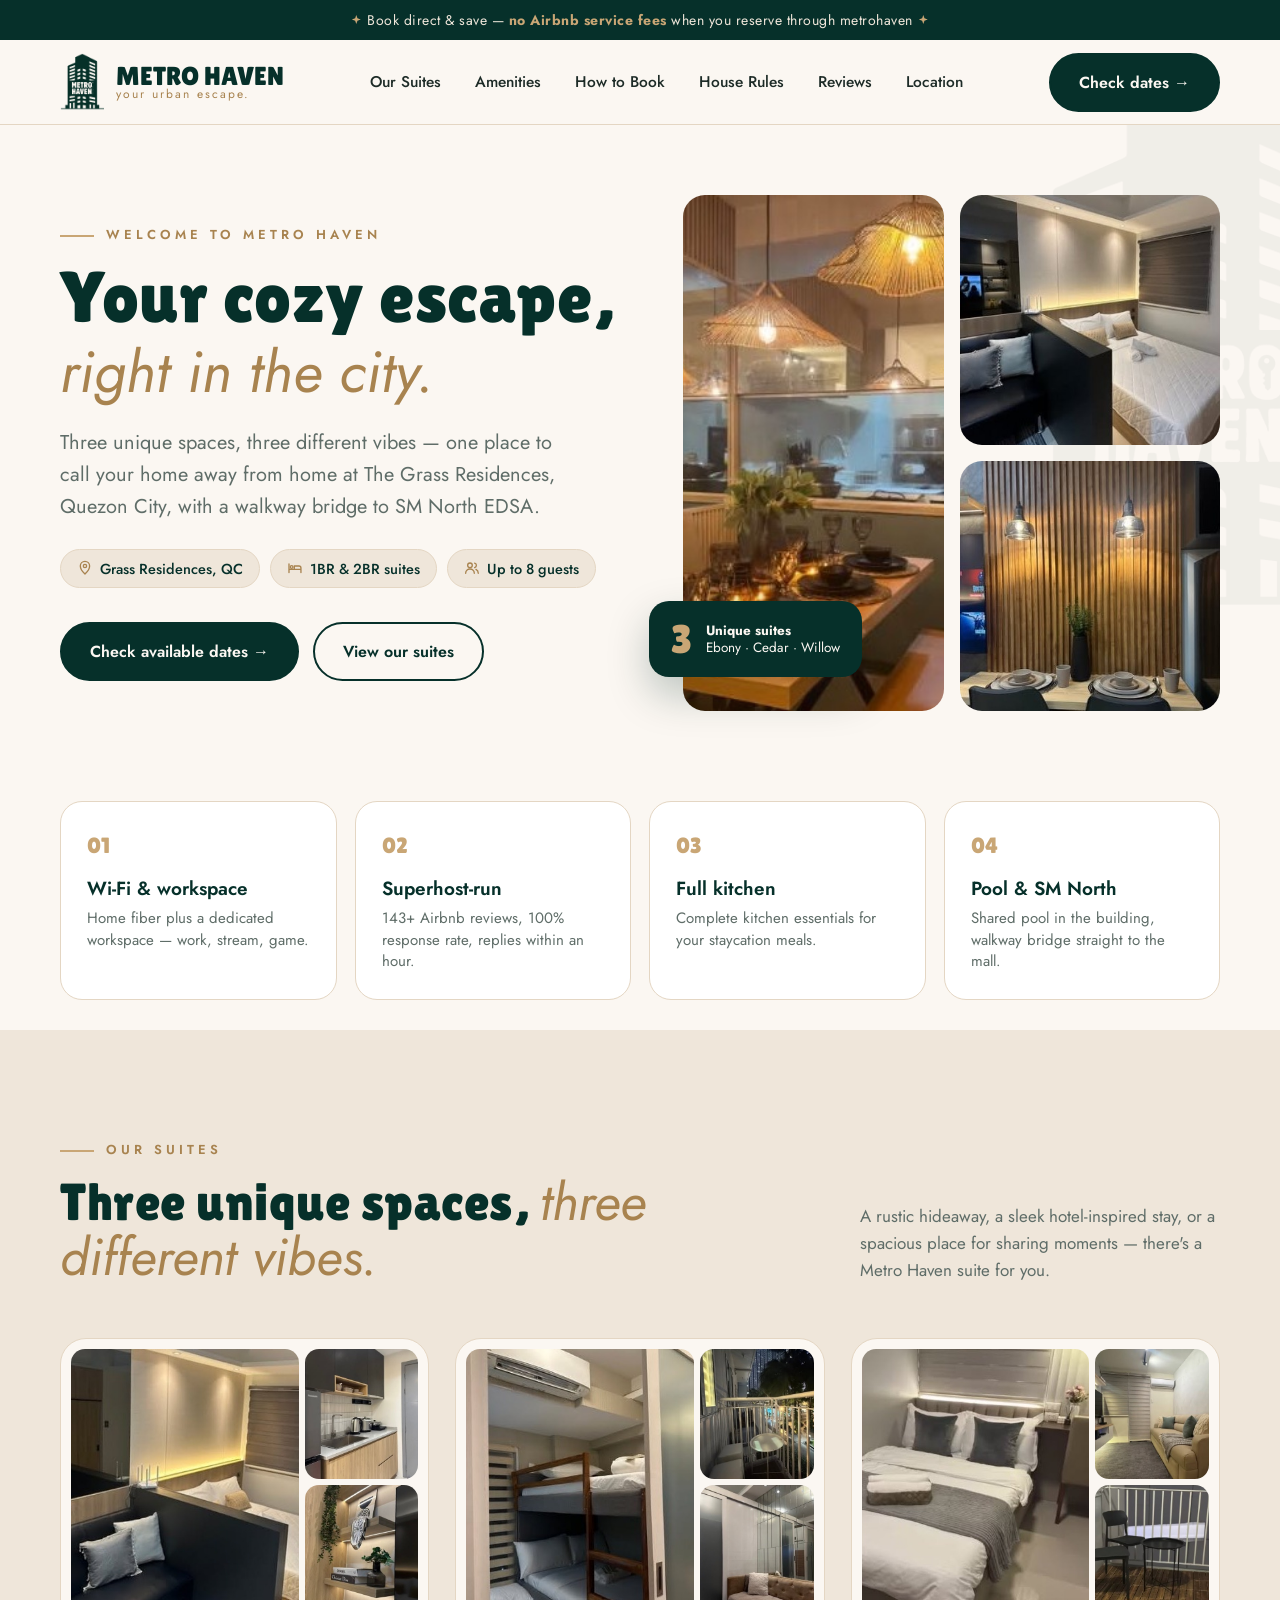
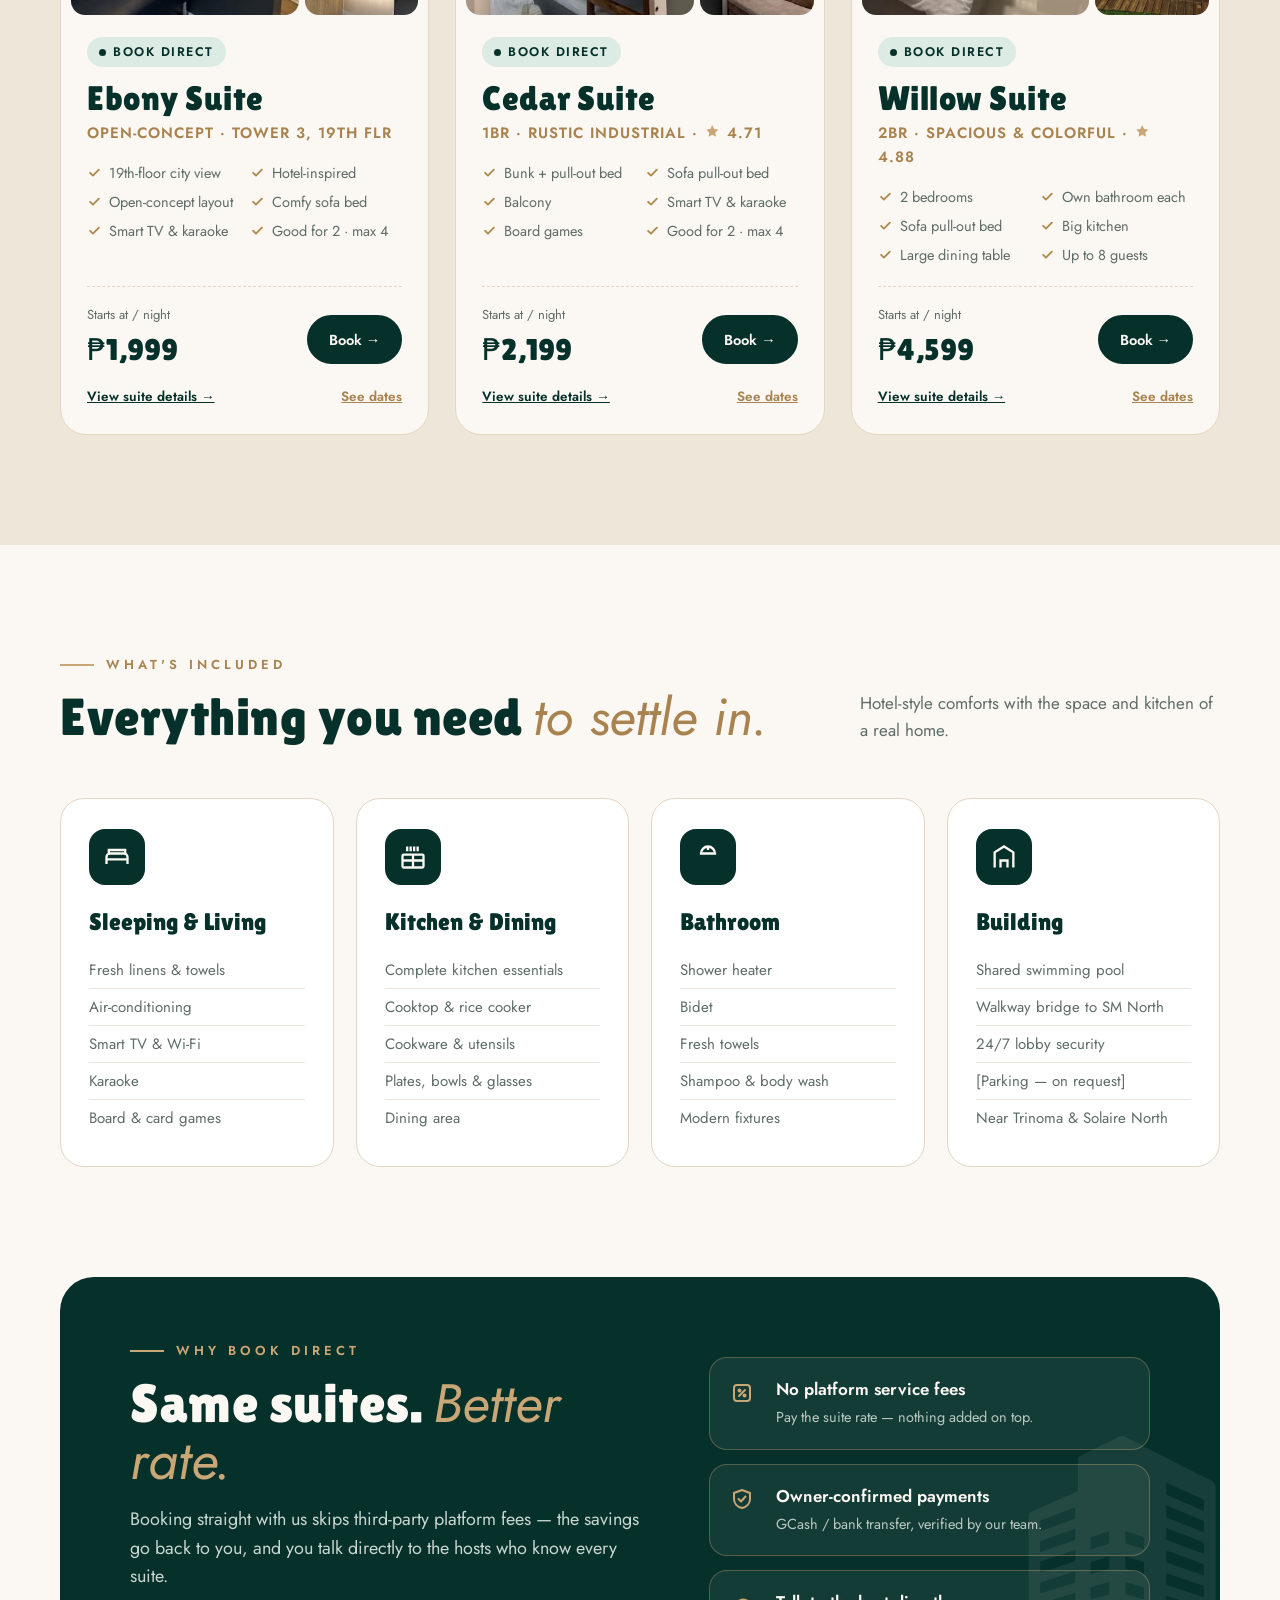
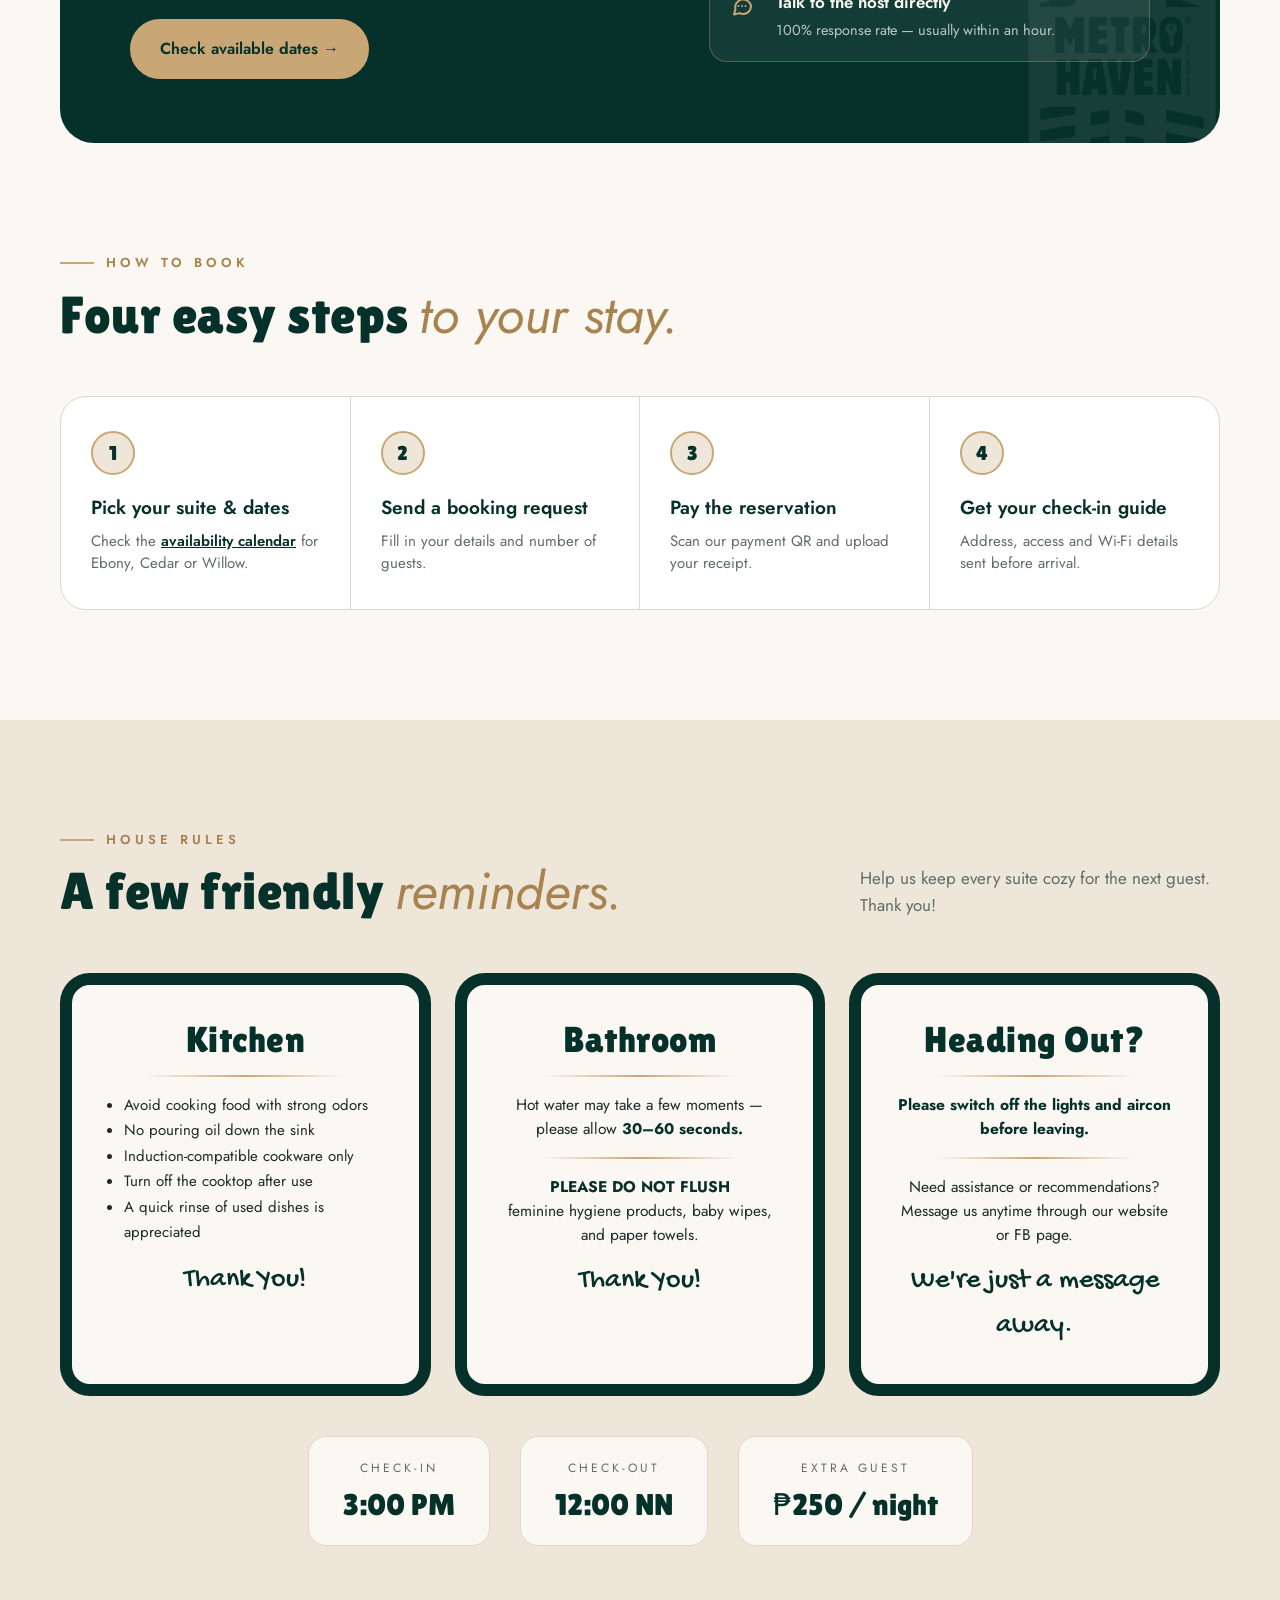
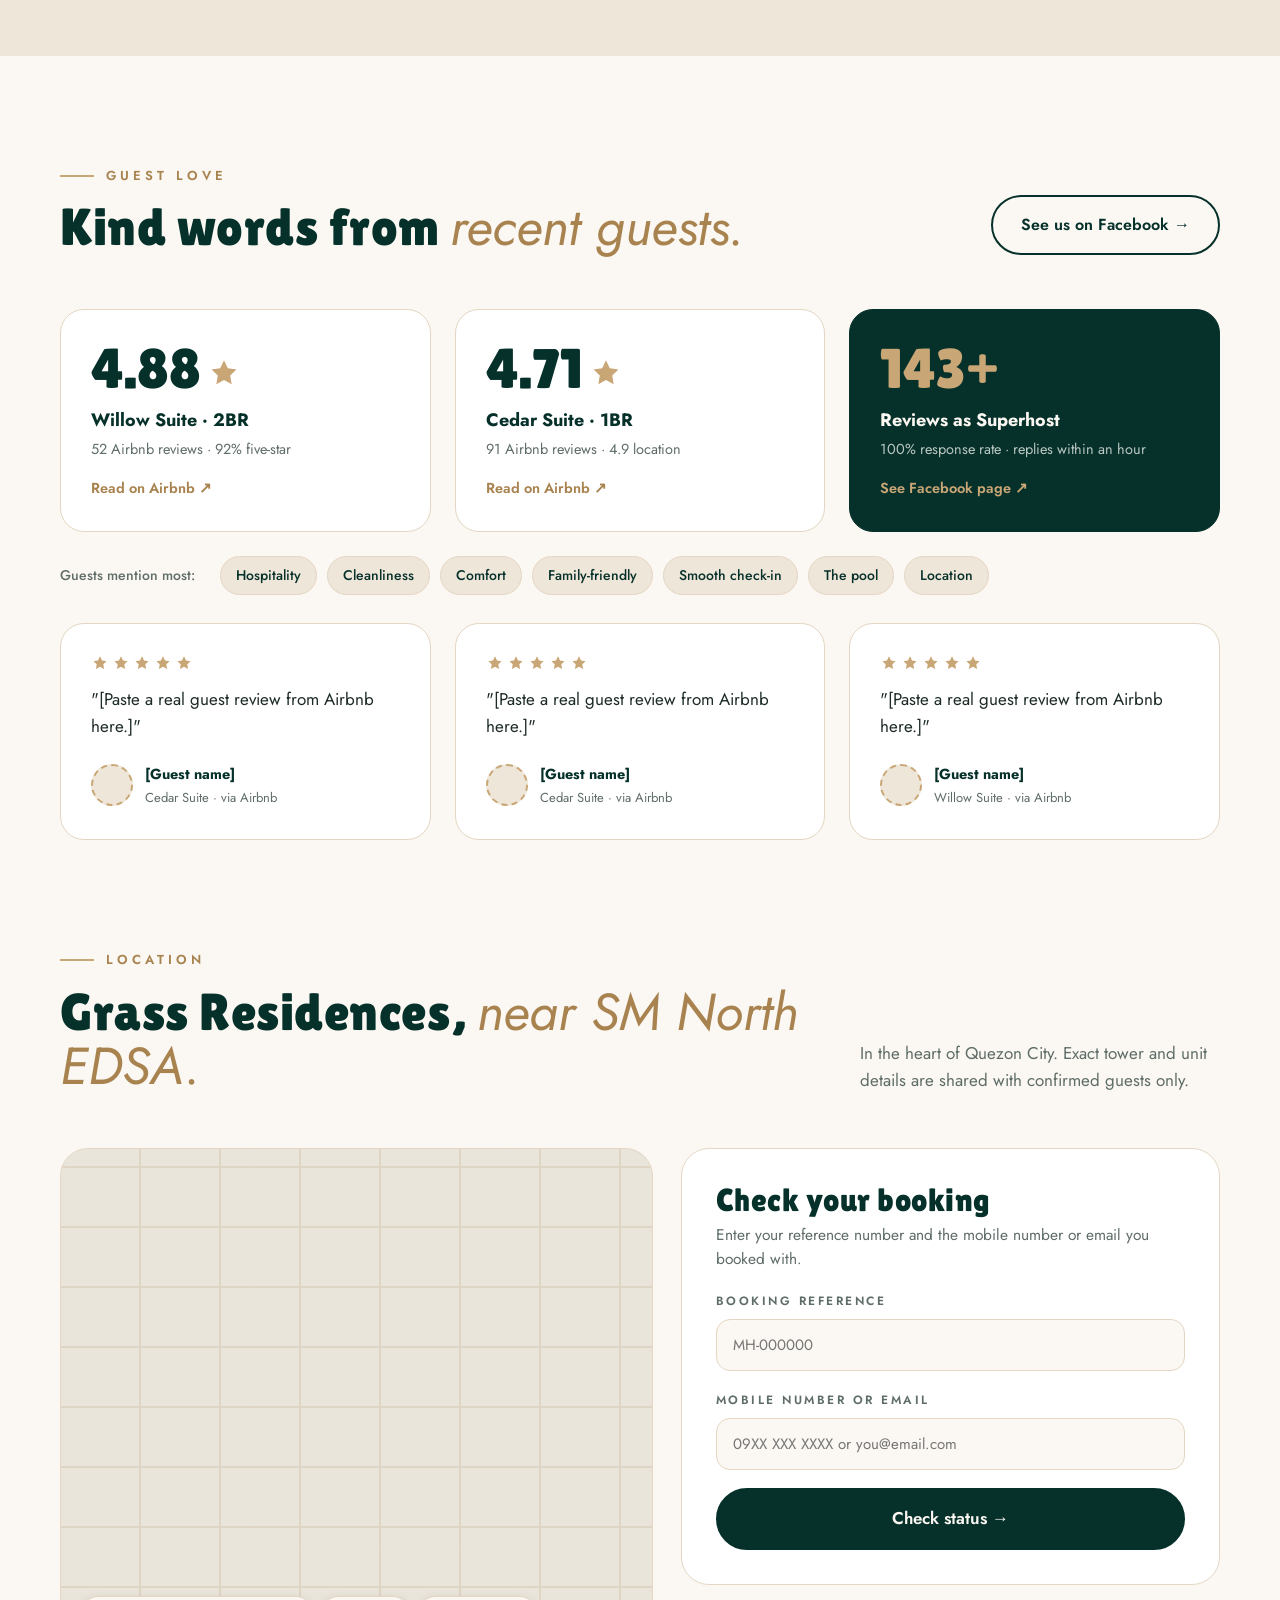
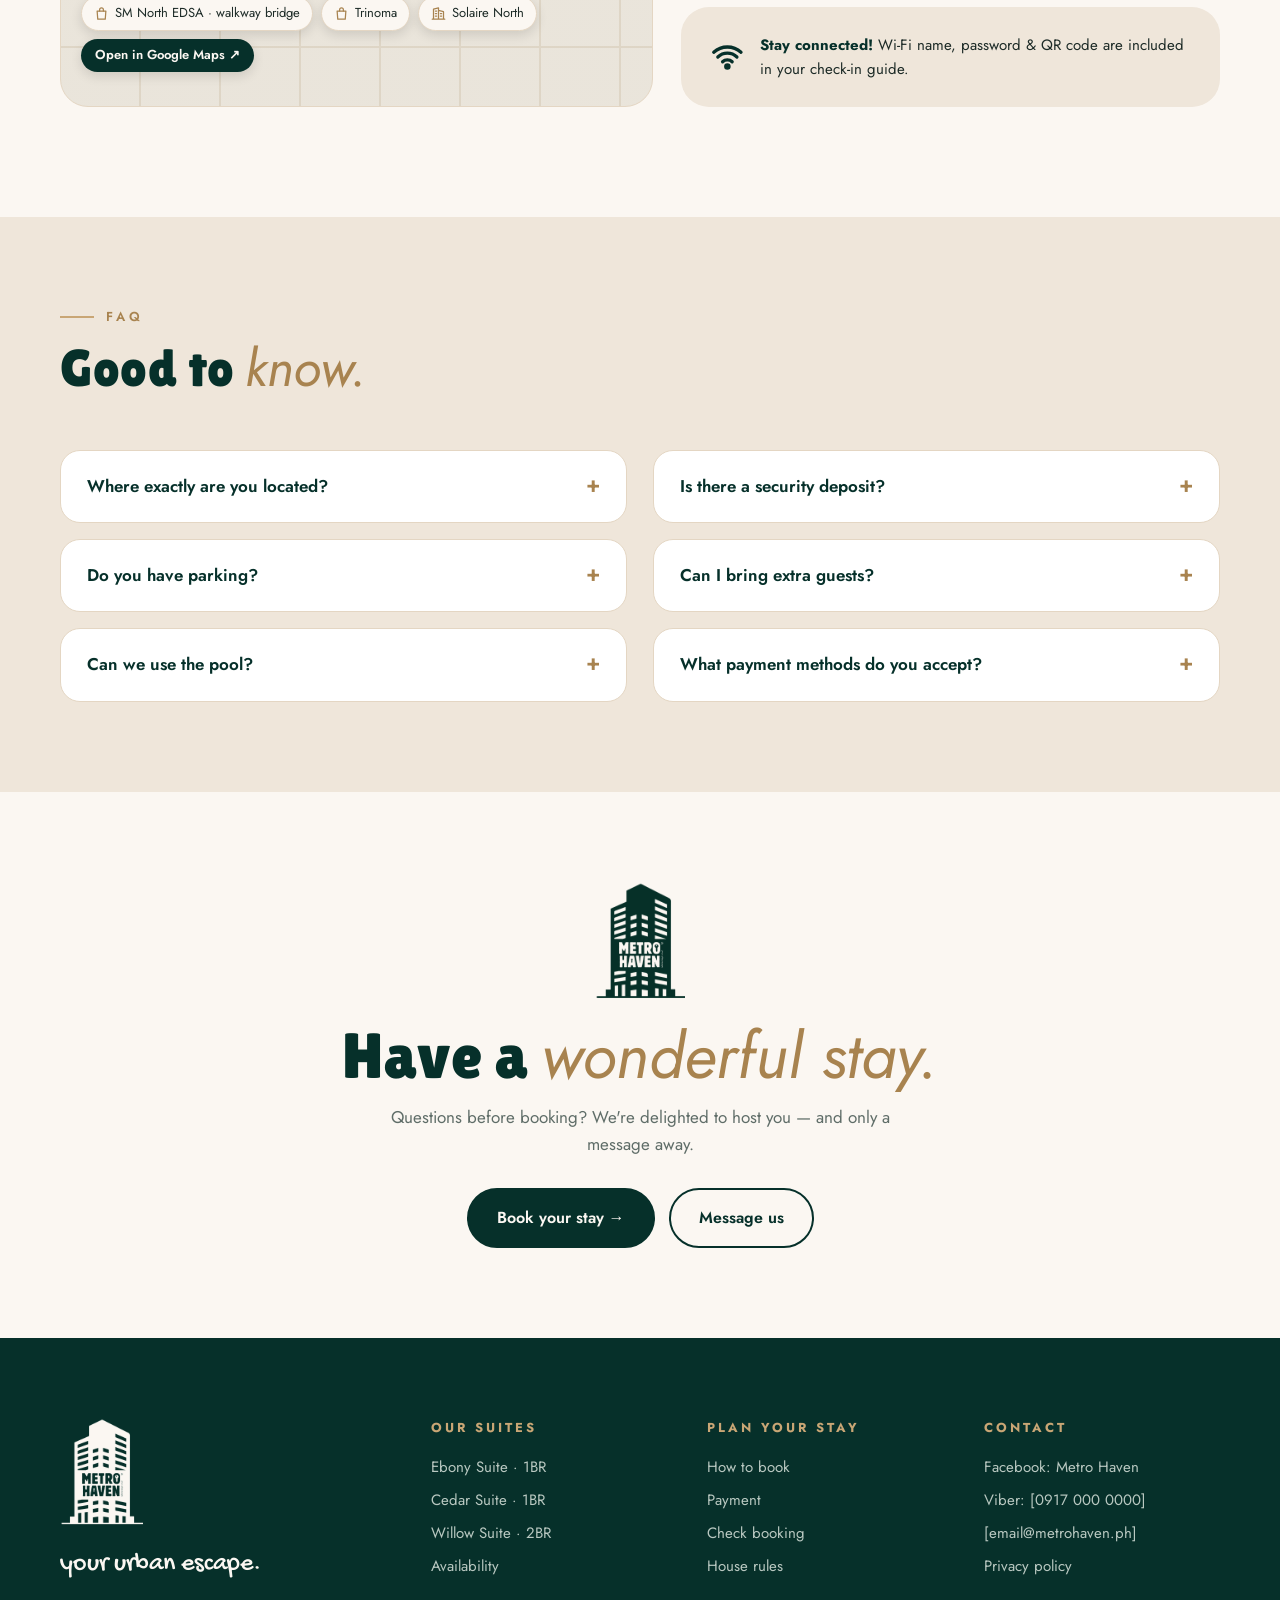
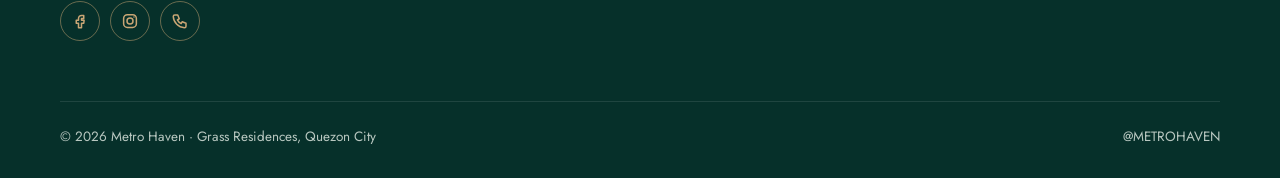
==== index.html @ 664760d5 "Switch backend to Supabase" ====
<!doctype html>
<html lang="en">
<head>
<meta charset="utf-8">
<meta name="viewport" content="width=device-width, initial-scale=1">
<title>Metro Haven — Your Urban Escape</title>
<meta name="description" content="Metro Haven: modern 1BR & 2BR suites at Grass Residences, Quezon City — walkway bridge to SM North EDSA. Book direct and skip platform fees.">
<link href="https://fonts.googleapis.com/css2?family=Lilita+One&family=Jost:ital,wght@0,300;0,400;0,500;0,600;0,700;1,400&family=Gochi+Hand&display=swap" rel="stylesheet">
<style>
:root{
  --green:#06302a; --green-2:#0d4238; --cream:#fbf7f2; --beige:#efe6da; --sand:#e4d6c3;
  --gold:#c9a675; --gold-dk:#a8834f; --ink:#1d2b27; --muted:#5f6d68;
}
*{box-sizing:border-box;margin:0;padding:0}
body{font-family:'Jost',sans-serif;color:var(--ink);background:var(--cream);font-size:17px;line-height:1.6}
img{display:block;max-width:100%}
.wrap{max-width:1240px;margin:0 auto;padding:0 40px}
h1,h2,h3,.display{font-family:'Lilita One',sans-serif;font-weight:400;color:var(--green);letter-spacing:.5px;line-height:1.05}
h2{font-size:52px}
h2 em,h1 em{font-family:'Jost';font-style:italic;font-weight:400;color:var(--gold-dk);letter-spacing:0}
.eyebrow{font-size:13px;letter-spacing:4px;text-transform:uppercase;color:var(--gold-dk);font-weight:600;margin-bottom:14px;display:flex;align-items:center;gap:12px}
.eyebrow:before{content:"";width:34px;height:2px;background:var(--gold)}
.rule{height:2px;width:120px;background:linear-gradient(90deg,transparent,var(--gold),transparent);margin:22px 0}
.btn{display:inline-flex;align-items:center;gap:10px;padding:15px 28px;border-radius:999px;font-weight:600;font-size:16px;text-decoration:none;border:2px solid var(--green)}
.btn-dark{background:var(--green);color:var(--cream)}
.btn-ghost{color:var(--green);background:transparent}
.btn-gold{background:var(--gold);border-color:var(--gold);color:var(--green)}
section{padding:110px 0}
.sec-head{display:flex;justify-content:space-between;align-items:flex-end;margin-bottom:54px;gap:40px}
.sec-head>div{flex:1}.sec-head p{max-width:360px;color:var(--muted)}

/* nav */
.topbar{background:var(--green);color:var(--beige);font-size:14px;text-align:center;padding:9px;letter-spacing:.5px}
.topbar b{color:var(--gold)}
nav{position:sticky;top:0;background:rgba(251,247,242,.96);border-bottom:1px solid var(--sand);z-index:5}
nav .wrap{display:flex;align-items:center;justify-content:space-between;height:84px}
.brand{display:flex;align-items:center;gap:12px;text-decoration:none}
.brand img{height:58px}
.brand span{font-family:'Lilita One';font-size:26px;color:var(--green);line-height:.9}
.brand small{display:block;font-family:'Jost';font-size:12px;letter-spacing:2px;color:var(--gold-dk);text-transform:lowercase}
nav ul{display:flex;gap:34px;list-style:none}
nav ul a{display:block;color:var(--ink);text-decoration:none;font-weight:500;font-size:15.5px}

/* hero */
.hero{padding:70px 0 90px;position:relative;overflow:hidden}
.hero .wrap{display:grid;grid-template-columns:1.05fr 1fr;gap:60px;align-items:center}
.hero h1{font-size:72px;white-space:nowrap;margin:6px 0 24px}
.hero h1 em{display:block;white-space:normal;font-size:58px;margin-top:6px}
.hero p.lead{font-size:20px;color:var(--muted);max-width:500px}
.hero .meta{margin:26px 0 34px;display:flex;gap:10px;flex-wrap:wrap}
.chip{background:var(--beige);border:1px solid var(--sand);padding:7px 16px;border-radius:999px;font-size:14.5px;font-weight:500;color:var(--green)}
.hero .ctas{display:flex;gap:14px}
.mosaic{display:grid;grid-template-columns:1fr 1fr;grid-template-rows:250px 250px;gap:16px;position:relative}
.mosaic img{width:100%;height:100%;object-fit:cover;border-radius:22px}
.mosaic .tall{grid-row:span 2}
.mosaic .badge{position:absolute;left:-34px;bottom:34px;background:var(--green);color:var(--cream);border-radius:20px;padding:18px 22px;display:flex;gap:14px;align-items:center;box-shadow:0 18px 40px rgba(6,48,42,.25)}
.badge .big{font-family:'Lilita One';font-size:40px;color:var(--gold);line-height:1}
.badge small{font-size:13.5px;line-height:1.3;display:block}
.ghost-tower{position:absolute;right:-120px;top:-60px;width:420px;opacity:.045;pointer-events:none}

/* features */
.features{padding:0 0 30px}
.feat-grid{display:grid;grid-template-columns:repeat(4,1fr);gap:18px}
.feat{background:#fff;border:1px solid var(--sand);border-radius:22px;padding:26px}
.feat .n{font-family:'Lilita One';color:var(--gold);font-size:22px}
.feat h4{font-size:19px;color:var(--green);margin:10px 0 4px;font-weight:600}
.feat p{font-size:15px;color:var(--muted);line-height:1.45}

/* suites */
.suites{background:var(--beige)}
.suite-grid{display:grid;grid-template-columns:repeat(3,1fr);gap:26px}
.suite{background:var(--cream);border-radius:26px;overflow:hidden;border:1px solid var(--sand);display:flex;flex-direction:column}
.suite .photos{display:grid;grid-template-columns:2fr 1fr;grid-template-rows:130px 130px;gap:6px;padding:10px}
.suite .photos img{width:100%;height:100%;object-fit:cover;border-radius:14px}
.suite .photos .main{grid-row:span 2}
.suite .body{padding:12px 26px 26px;display:flex;flex-direction:column;flex:1}
.tag{align-self:flex-start;font-size:12.5px;font-weight:600;letter-spacing:1.5px;text-transform:uppercase;padding:5px 12px;border-radius:999px;background:#dcebe3;color:var(--green)}
.tag.req{background:#f3e6cf;color:#7a5a24}
.suite h3{font-size:34px;margin:14px 0 4px}
.suite .type{color:var(--gold-dk);font-weight:600;font-size:15px;letter-spacing:1px}
.suite ul{list-style:none;margin:16px 0 20px;display:grid;grid-template-columns:1fr 1fr;gap:6px 10px;font-size:14.5px;color:var(--muted)}
.suite ul li{display:flex;align-items:center;gap:7px}
.suite ul li:before{content:"";flex:none;width:15px;height:15px;background:url("data:image/svg+xml,%3Csvg xmlns='http://www.w3.org/2000/svg' viewBox='0 0 24 24' fill='none' stroke='%23b08a4e' stroke-width='3' stroke-linecap='round' stroke-linejoin='round'%3E%3Cpath d='M5 12.5l4.5 4.5L19 7.5'/%3E%3C/svg%3E") center/contain no-repeat}
.price{border-top:1px dashed var(--sand);padding-top:18px;margin-top:auto;display:flex;justify-content:space-between;align-items:center}
.price small{font-size:13px;color:var(--muted);display:block}
.price b{font-family:'Lilita One';font-weight:400;font-size:30px;color:var(--green)}
.price .btn{padding:11px 20px;font-size:14.5px}
.next{font-size:13.5px;color:var(--muted);margin-top:12px}
.next b{color:var(--green)}

/* amenities */
.amen-grid{display:grid;grid-template-columns:repeat(4,1fr);gap:22px}
.amen{padding:30px 28px;border-radius:24px;background:#fff;border:1px solid var(--sand)}
.amen .ic{width:56px;height:56px;border-radius:16px;background:var(--green);display:grid;place-items:center;margin-bottom:18px}
.amen h4{font-family:'Lilita One';font-weight:400;font-size:24px;color:var(--green);margin-bottom:10px}
.amen ul{list-style:none;font-size:15px;color:var(--muted)}
.amen li{padding:6px 0;border-bottom:1px solid var(--beige)}
.amen li:last-child{border:0}

/* direct booking band */
.direct{background:var(--green);color:var(--beige);border-radius:34px;padding:64px 70px;display:grid;grid-template-columns:1.2fr 1fr;gap:50px;align-items:center;position:relative;overflow:hidden}
.direct h2{color:var(--cream);font-size:54px}
.direct h2 em{color:var(--gold)}
.direct p{color:#c9d6d0;margin-top:16px;font-size:18px}
.perks{display:grid;gap:14px}
.perk{display:flex;gap:16px;align-items:flex-start;background:rgba(255,255,255,.06);border:1px solid rgba(201,166,117,.35);padding:18px 20px;border-radius:18px}
.perk .k{font-family:'Lilita One';color:var(--gold);font-size:22px;min-width:30px}
.perk b{color:var(--cream);display:block;font-weight:600}
.perk span{font-size:14.5px;color:#b9c8c1}
.direct .tw{position:absolute;right:-40px;bottom:-60px;width:280px;opacity:.07}

/* how to book */
.steps{display:grid;grid-template-columns:repeat(4,1fr);gap:0;border:1px solid var(--sand);border-radius:26px;overflow:hidden;background:#fff}
.step{padding:34px 30px;border-right:1px solid var(--sand)}
.step:last-child{border:0}
.step .num{width:44px;height:44px;border-radius:50%;background:var(--beige);color:var(--green);font-family:'Lilita One';font-size:20px;display:grid;place-items:center;margin-bottom:18px;border:2px solid var(--gold)}
.step h4{font-size:19px;color:var(--green);font-weight:600;margin-bottom:6px}
.step p{font-size:15px;color:var(--muted);line-height:1.5}

/* house rules */
.rules{background:var(--beige)}
.rule-grid{display:grid;grid-template-columns:repeat(3,1fr);gap:24px}
.rcard{background:var(--cream);border:12px solid var(--green);border-radius:30px;padding:36px 32px;text-align:center}
.rcard h3{font-size:36px}
.rcard .ln{height:2px;width:70%;margin:16px auto;background:linear-gradient(90deg,transparent,var(--gold),transparent)}
.rcard p{font-size:15.5px;color:var(--ink);line-height:1.55}
.rcard p b{color:var(--green)}
.rcard .ty{font-family:'Gochi Hand';font-size:28px;color:var(--green);margin-top:12px}
.rcard ul{text-align:left;font-size:15px;padding-left:20px;line-height:1.7}
.times{display:flex;justify-content:center;gap:30px;margin-top:40px}
.time{background:var(--cream);border:1px solid var(--sand);border-radius:18px;padding:16px 34px;text-align:center}
.time small{letter-spacing:3px;font-size:12px;text-transform:uppercase;color:var(--muted)}
.time b{display:block;font-family:'Lilita One';font-weight:400;font-size:30px;color:var(--green)}

/* reviews */
.rev-grid{display:grid;grid-template-columns:repeat(3,1fr);gap:24px}
.rev{background:#fff;border:1px solid var(--sand);border-radius:24px;padding:30px}
.stars{color:var(--gold);letter-spacing:3px;font-size:18px}
.rev .q{font-size:17px;margin:14px 0 22px;color:var(--ink)}
.rev .who{display:flex;align-items:center;gap:12px;font-size:14.5px}
.av{width:42px;height:42px;border-radius:50%;background:var(--beige);border:2px dashed var(--gold)}
.rev .who b{display:block;color:var(--green)}
.rev .who span{color:var(--muted);font-size:13px}
.placeholder-note{font-size:13px;color:var(--gold-dk);font-style:italic;margin-top:18px;text-align:center}

/* location + check booking */
.loc{display:grid;grid-template-columns:1.1fr 1fr;gap:28px}
.map{border-radius:28px;min-height:420px;background:
  linear-gradient(0deg,rgba(6,48,42,.04),rgba(6,48,42,.04)),
  repeating-linear-gradient(0deg,transparent 0 58px,#e7dccc 58px 60px),
  repeating-linear-gradient(90deg,transparent 0 78px,#e7dccc 78px 80px),#f3ece2;
  position:relative;border:1px solid var(--sand);overflow:hidden}
.map .road{position:absolute;background:#fff;border:1px solid #e3d7c5}
.pin{position:absolute;left:52%;top:48%;transform:translate(-50%,-100%);text-align:center}
.pin .dot{width:64px;height:64px;background:var(--green);border-radius:50% 50% 50% 0;transform:rotate(-45deg);display:grid;place-items:center;margin:0 auto;box-shadow:0 10px 24px rgba(6,48,42,.3)}
.pin .dot img{transform:rotate(45deg);width:30px}
.pin .lbl{margin-top:10px;background:var(--cream);padding:8px 14px;border-radius:12px;font-weight:600;color:var(--green);font-size:14px;box-shadow:0 6px 16px rgba(0,0,0,.08)}
.map .gmap{position:absolute;inset:0;width:100%;height:100%;border:0}
.near{z-index:1;pointer-events:none}.near>*{pointer-events:auto;box-shadow:0 4px 12px rgba(0,0,0,.12)}
[id]{scroll-margin-top:120px}
.near{position:absolute;bottom:34px;left:20px;right:20px;display:flex;gap:8px;flex-wrap:wrap}
.near span{background:var(--cream);padding:6px 12px;border-radius:999px;font-size:13px;border:1px solid var(--sand)}
.side{display:grid;gap:22px}
.box{background:#fff;border:1px solid var(--sand);border-radius:28px;padding:34px}
.box h3{font-size:32px;margin-bottom:6px}
.box p{color:var(--muted);font-size:15.5px}
.field{margin-top:14px}
.field label{font-size:12px;letter-spacing:2.5px;text-transform:uppercase;color:var(--muted);font-weight:600}
.field div{margin-top:6px;background:var(--cream);border:1px solid var(--sand);border-radius:14px;padding:13px 16px;color:#a29a8e;font-size:15px}
.box .btn{margin-top:18px;width:100%;justify-content:center}
.wifi{display:flex;gap:16px;align-items:center;background:var(--beige);border-radius:28px;padding:26px 30px}
.wifi p{font-size:15px;color:var(--ink)}
.wifi b{color:var(--green)}

/* faq */
.faq-grid{display:grid;grid-template-columns:1fr 1fr;gap:16px 26px}
.faq{background:#fff;border:1px solid var(--sand);border-radius:20px;padding:22px 26px;display:flex;justify-content:space-between;gap:20px;font-weight:600;color:var(--green)}
.faq span.p{color:var(--gold-dk);font-size:22px;line-height:1}

/* cta + footer */
.cta{text-align:center;padding:90px 0}
.cta h2{font-size:64px}
.cta p{color:var(--muted);margin:14px auto 30px;max-width:520px}
footer{background:var(--green);color:#b9c8c1;padding:80px 0 30px;font-size:15px}
.fgrid{display:grid;grid-template-columns:1.4fr 1fr 1fr 1fr;gap:40px}
footer img{height:110px;margin-bottom:16px}
footer h5{color:var(--gold);font-size:13px;letter-spacing:3px;text-transform:uppercase;margin-bottom:16px}
footer ul{list-style:none;display:grid;gap:9px}
footer .tagline{font-family:'Gochi Hand';font-size:26px;color:var(--cream)}
.social{display:flex;gap:10px;margin-top:16px}
.social span{width:40px;height:40px;border-radius:50%;border:1px solid rgba(201,166,117,.5);display:grid;place-items:center;color:var(--gold);font-weight:700;font-size:14px}
.fbot{border-top:1px solid rgba(255,255,255,.1);margin-top:60px;padding-top:24px;display:flex;justify-content:space-between;font-size:13.5px}

@media (max-width:760px){
  body{font-size:16px}
  .wrap{padding:0 18px}
  section{padding:64px 0}
  h2{font-size:36px}
  .topbar{font-size:12px}
  nav ul{display:none}
  nav .wrap{height:68px}
  .brand img{height:44px}.brand span{font-size:20px}
  nav .btn{padding:10px 16px;font-size:14px}
  .hero{padding:36px 0 50px}
  .hero .wrap{grid-template-columns:1fr;gap:36px}
  .hero h1{font-size:44px;white-space:normal}
  .hero h1 em{font-size:36px}
  .hero p.lead{font-size:17px}
  .hero .ctas{flex-direction:column}
  .hero .ctas .btn{justify-content:center}
  .mosaic{grid-template-rows:170px 170px;gap:10px}
  .mosaic .badge{left:12px;bottom:12px;padding:12px 16px}
  .ghost-tower{display:none}
  .feat-grid,.suite-grid,.amen-grid,.rule-grid,.rev-grid,.faq-grid,.loc,.fgrid{grid-template-columns:1fr}
  .feat-grid{grid-template-columns:1fr 1fr;gap:12px}
  .feat{padding:18px}.feat h4{font-size:16px}.feat p{font-size:13.5px}
  .sec-head{flex-direction:column;align-items:flex-start;gap:14px;margin-bottom:32px}
  .amen-grid{grid-template-columns:1fr 1fr;gap:12px}
  .amen{padding:20px}.amen h4{font-size:19px}.amen ul{font-size:13.5px}
  .direct{grid-template-columns:1fr;padding:40px 24px;border-radius:26px;gap:28px}
  .direct h2{font-size:38px}
  .steps{grid-template-columns:1fr 1fr}
  .step{padding:22px 18px;border-bottom:1px solid var(--sand)}
  .times{flex-wrap:wrap;gap:12px}.time{padding:12px 20px}.time b{font-size:22px}
  .map{min-height:320px}
  .cta h2{font-size:40px}
  .fgrid{grid-template-columns:1fr 1fr;gap:30px}.fgrid>div:first-child{grid-column:span 2}
  .fbot{flex-direction:column;gap:8px}
}

a{color:inherit}
footer a{text-decoration:none}
.social a,.social span{width:40px;height:40px;border-radius:50%;border:1px solid rgba(201,166,117,.5);display:grid;place-items:center;color:var(--gold);font-weight:700;font-size:14px;text-decoration:none}
html{scroll-behavior:smooth}
.score-row{display:grid;grid-template-columns:repeat(3,1fr);gap:24px}
.score{background:#fff;border:1px solid var(--sand);border-radius:24px;padding:30px}
.score .big{font-family:'Lilita One';font-size:56px;color:var(--green);line-height:1}
.score .big span{color:var(--gold);font-size:36px;margin-left:6px}
.score b{display:block;margin-top:10px;color:var(--green);font-size:18px}
.score small{display:block;color:var(--muted);font-size:14.5px;margin:2px 0 14px}
.score a{color:var(--gold-dk);font-weight:600;font-size:14.5px;text-decoration:none}
.score.dark{background:var(--green);border-color:var(--green)}
.score.dark .big{color:var(--gold)}.score.dark b{color:var(--cream)}.score.dark small{color:#b9c8c1}.score.dark a{color:var(--gold)}
.themes{display:flex;flex-wrap:wrap;gap:10px;align-items:center;margin-top:24px}
.themes span{background:var(--beige);border:1px solid var(--sand);padding:7px 15px;border-radius:999px;font-size:14px;color:var(--green);font-weight:500}
.themes .lbl{background:none;border:0;padding-left:0;color:var(--muted)}
.mapbtn{background:var(--green);color:var(--cream);padding:6px 14px;border-radius:999px;font-size:13px;text-decoration:none;font-weight:600}
details.faq{display:block;padding:0}
details.faq summary{list-style:none;cursor:pointer;padding:22px 26px;display:flex;justify-content:space-between;gap:20px}
details.faq summary::-webkit-details-marker{display:none}
details.faq p{padding:0 26px 22px;color:var(--muted);font-weight:400;font-size:15.5px}
details.faq[open] .p{transform:rotate(45deg)}
.faq-grid{align-items:start}
.menu-btn{display:none;background:none;border:0;cursor:pointer;padding:8px}
.form-msg{margin-top:12px;font-size:14.5px;color:var(--ink);display:none;line-height:1.6}
.form-msg.err{color:#9a3b2b}
.st-confirmed{color:#1f7a50}.st-pending{color:#a8834f}.st-declined,.st-cancelled{color:#9a3b2b}
.box input{width:100%;margin-top:6px;background:var(--cream);border:1px solid var(--sand);border-radius:14px;padding:13px 16px;font:inherit;font-size:15px;color:var(--ink)}
.box input:focus{outline:2px solid var(--gold);border-color:var(--gold)}
@media (max-width:760px){
  .score-row{grid-template-columns:1fr;gap:14px}
  .score .big{font-size:44px}
  .menu-btn{display:block}
  nav .btn{display:none}
  nav ul.open{display:flex;flex-direction:column;position:absolute;top:68px;left:0;right:0;background:var(--cream);padding:18px;gap:16px;border-bottom:1px solid var(--sand)}
}

.i{width:1.1em;height:1.1em;flex:none;fill:none;stroke:currentColor;stroke-width:2;stroke-linecap:round;stroke-linejoin:round;vertical-align:-.17em}
.i.fill{fill:currentColor;stroke:none}
.topbar .i{color:var(--gold);width:.9em;height:.9em;vertical-align:-.08em}
.chip{display:inline-flex;align-items:center;gap:7px}.chip .i{color:var(--gold-dk)}
.tag{display:inline-flex;align-items:center;gap:7px}.tag .dot{width:7px;height:7px;border-radius:50%;background:currentColor;display:inline-block}
.suite .type .i{color:var(--gold);vertical-align:-.12em}
.perk .k .i{width:24px;height:24px;color:var(--gold)}
.near span{display:inline-flex;align-items:center;gap:6px}.near .i{color:var(--gold-dk);width:15px;height:15px}
.stars{display:flex;gap:3px}.stars .i{width:18px;height:18px}
.score .big span .i{width:34px;height:34px;vertical-align:-.05em}
.social .i{width:18px;height:18px}

.suite h3 a{text-decoration:none;color:inherit}
.suite h3 a:hover{text-decoration:underline;text-decoration-thickness:2px;text-underline-offset:4px}
.next{display:flex;justify-content:space-between;gap:12px;flex-wrap:wrap}
.suite .photos{cursor:pointer}
</style>
</head>
<body>
<svg width="0" height="0" style="position:absolute" aria-hidden="true">
  <symbol id="i-pin" viewBox="0 0 24 24"><path d="M12 21s-7-6.2-7-12a7 7 0 0 1 14 0c0 5.8-7 12-7 12z"/><circle cx="12" cy="9" r="2.5"/></symbol>
  <symbol id="i-bed" viewBox="0 0 24 24"><path d="M3 19V6M3 14h18v5M21 14v-2a3 3 0 0 0-3-3h-7v5"/><circle cx="7" cy="10.5" r="2"/></symbol>
  <symbol id="i-users" viewBox="0 0 24 24"><circle cx="9" cy="8" r="3.5"/><path d="M2.5 20a6.5 6.5 0 0 1 13 0M16 4.6a3.5 3.5 0 0 1 0 6.8M18 14.2a6.5 6.5 0 0 1 3.5 5.8"/></symbol>
  <symbol id="i-bag" viewBox="0 0 24 24"><path d="M5 8h14l-1 13H6L5 8z"/><path d="M9 8V6a3 3 0 0 1 6 0v2"/></symbol>
  <symbol id="i-building" viewBox="0 0 24 24"><path d="M4 21V5l8-2v18M12 7l8 2v12M2 21h20M7 8h2M7 12h2M7 16h2M15 12h2M15 16h2"/></symbol>
  <symbol id="i-star" viewBox="0 0 24 24"><path class="f" d="M12 3l2.7 5.6 6.1.9-4.4 4.3 1 6.1L12 17l-5.4 2.9 1-6.1-4.4-4.3 6.1-.9z"/></symbol>
  <symbol id="i-sparkle" viewBox="0 0 24 24"><path class="f" d="M12 2l2.2 6.3L20.5 10.5l-6.3 2.2L12 19l-2.2-6.3L3.5 10.5l6.3-2.2z"/></symbol>
  <symbol id="i-tag" viewBox="0 0 24 24"><path d="M4 7a3 3 0 0 1 3-3h10a3 3 0 0 1 3 3v10a3 3 0 0 1-3 3H7a3 3 0 0 1-3-3z"/><path d="M15 9l-6 6"/><circle cx="9.5" cy="9.5" r="1"/><circle cx="14.5" cy="14.5" r="1"/></symbol>
  <symbol id="i-shield" viewBox="0 0 24 24"><path d="M12 3l8 3v6c0 4.5-3.4 8-8 9-4.6-1-8-4.5-8-9V6z"/><path d="M8.5 12l2.5 2.5 4.5-5"/></symbol>
  <symbol id="i-chat" viewBox="0 0 24 24"><path d="M21 12a8 8 0 0 1-11.6 7.1L4 20.5l1.4-5A8 8 0 1 1 21 12z"/><path d="M8.5 12h.01M12 12h.01M15.5 12h.01"/></symbol>
  <symbol id="i-fb" viewBox="0 0 24 24"><path d="M14 8.5h3V4.5h-3a4 4 0 0 0-4 4V11H7v4h3v6h4v-6h3l.5-4H14z"/></symbol>
  <symbol id="i-ig" viewBox="0 0 24 24"><rect x="3.5" y="3.5" width="17" height="17" rx="5"/><circle cx="12" cy="12" r="4"/><path d="M17.3 6.7h.01"/></symbol>
  <symbol id="i-phone" viewBox="0 0 24 24"><path d="M5 4h4l2 5-2.5 1.5a11 11 0 0 0 5 5L15 13l5 2v4a2 2 0 0 1-2 2A16 16 0 0 1 3 6a2 2 0 0 1 2-2z"/></symbol>
</svg>

<div class="topbar"><svg class="i fill" aria-hidden="true"><use href="#i-sparkle"/></svg> Book direct & save — <b>no Airbnb service fees</b> when you reserve through metrohaven <svg class="i fill" aria-hidden="true"><use href="#i-sparkle"/></svg></div>

<nav>
  <div class="wrap">
    <a class="brand" href="#"><img src="img/logo_dark.png" alt=""><span>METRO HAVEN<small>your urban escape.</small></span></a>
    <ul>
      <li><a href="#suites">Our Suites</a></li>
      <li><a href="#amenities">Amenities</a></li>
      <li><a href="#book">How to Book</a></li>
      <li><a href="#rules">House Rules</a></li>
      <li><a href="#reviews">Reviews</a></li>
      <li><a href="#location">Location</a></li>
    </ul>
    <a class="btn btn-dark" href="calendar.html">Check dates →</a>
    <button class="menu-btn" aria-label="Menu" onclick="document.querySelector('nav ul').classList.toggle('open')"><svg width="28" height="28" viewBox="0 0 24 24" fill="none" stroke="#06302a" stroke-width="2.2" stroke-linecap="round"><path d="M4 7h16M4 12h16M4 17h16"/></svg></button>
  </div>
</nav>

<!-- HERO -->
<header class="hero">
  <img class="ghost-tower" src="img/logo_dark.png" alt="">
  <div class="wrap">
    <div>
      <div class="eyebrow">Welcome to Metro Haven</div>
      <h1>Your cozy escape, <em>right in the city.</em></h1>
      <p class="lead">Three unique spaces, three different vibes — one place to call your home away from home at The Grass Residences, Quezon City, with a walkway bridge to SM North EDSA.</p>
      <div class="meta">
        <span class="chip"><svg class="i" aria-hidden="true"><use href="#i-pin"/></svg>Grass Residences, QC</span>
        <span class="chip"><svg class="i" aria-hidden="true"><use href="#i-bed"/></svg>1BR & 2BR suites</span>
        <span class="chip"><svg class="i" aria-hidden="true"><use href="#i-users"/></svg>Up to 8 guests</span>
      </div>
      <div class="ctas">
        <a class="btn btn-dark" href="calendar.html">Check available dates →</a>
        <a class="btn btn-ghost" href="#suites">View our suites</a>
      </div>
    </div>
    <div class="mosaic">
      <img class="tall" src="img/willow_01.jpg" alt="">
      <img src="img/ebony_02.jpg" alt="">
      <img src="img/ebony_01.jpg" alt="">
      <div class="badge"><div class="big">3</div><small><b>Unique suites</b><br>Ebony · Cedar · Willow</small></div>
    </div>
  </div>
</header>

<!-- FEATURES -->
<div class="features"><div class="wrap feat-grid">
  <div class="feat"><div class="n">01</div><h4>Wi-Fi & workspace</h4><p>Home fiber plus a dedicated workspace — work, stream, game.</p></div>
  <div class="feat"><div class="n">02</div><h4>Superhost-run</h4><p>143+ Airbnb reviews, 100% response rate, replies within an hour.</p></div>
  <div class="feat"><div class="n">03</div><h4>Full kitchen</h4><p>Complete kitchen essentials for your staycation meals.</p></div>
  <div class="feat"><div class="n">04</div><h4>Pool & SM North</h4><p>Shared pool in the building, walkway bridge straight to the mall.</p></div>
</div></div>

<!-- SUITES -->
<section class="suites" id="suites">
  <div class="wrap">
    <div class="sec-head">
      <div><div class="eyebrow">Our Suites</div><h2>Three unique spaces, <em>three different vibes.</em></h2></div>
      <p>A rustic hideaway, a sleek hotel-inspired stay, or a spacious place for sharing moments — there's a Metro Haven suite for you.</p>
    </div>
    <div class="suite-grid">
      <article class="suite">
        <div class="photos"><img class="main" src="img/ebony_11.jpg" alt=""><img src="img/ebony_00.jpg" alt=""><img src="img/ebony_12.jpg" alt=""></div>
        <div class="body">
          <span class="tag"><i class="dot"></i>Book direct</span>
          <h3><a href="ebony-suite.html">Ebony Suite</a></h3><div class="type">OPEN-CONCEPT · TOWER 3, 19TH FLR</div>
          <ul><li>19th-floor city view</li><li>Hotel-inspired</li><li>Open-concept layout</li><li>Comfy sofa bed</li><li>Smart TV & karaoke</li><li>Good for 2 · max 4</li></ul>
          <div class="price"><div><small>Starts at / night</small><b>₱1,999</b></div><a class="btn btn-dark" href="calendar.html?suite=ebony">Book →</a></div>
          <div class="next"><a href="ebony-suite.html" style="color:var(--green);font-weight:600">View suite details →</a><a href="calendar.html?suite=ebony" style="color:var(--gold-dk);font-weight:600">See dates</a></div>
        </div>
      </article>
      <article class="suite">
        <div class="photos"><img class="main" src="img/cedar_02.jpg" alt=""><img src="img/cedar_10.jpg" alt=""><img src="img/cedar_11.jpg" alt=""></div>
        <div class="body">
          <span class="tag"><i class="dot"></i>Book direct</span>
          <h3><a href="cedar-suite.html">Cedar Suite</a></h3><div class="type">1BR · RUSTIC INDUSTRIAL · <svg class="i fill" aria-hidden="true"><use href="#i-star"/></svg> 4.71</div>
          <ul><li>Bunk + pull-out bed</li><li>Sofa pull-out bed</li><li>Balcony</li><li>Smart TV & karaoke</li><li>Board games</li><li>Good for 2 · max 4</li></ul>
          <div class="price"><div><small>Starts at / night</small><b>₱2,199</b></div><a class="btn btn-dark" href="calendar.html?suite=cedar">Book →</a></div>
          <div class="next"><a href="cedar-suite.html" style="color:var(--green);font-weight:600">View suite details →</a><a href="calendar.html?suite=cedar" style="color:var(--gold-dk);font-weight:600">See dates</a></div>
        </div>
      </article>
      <article class="suite">
        <div class="photos"><img class="main" src="img/willow_02.jpg" alt=""><img src="img/willow_11.jpg" alt=""><img src="img/willow_10.jpg" alt=""></div>
        <div class="body">
          <span class="tag"><i class="dot"></i>Book direct</span>
          <h3><a href="willow-suite.html">Willow Suite</a></h3><div class="type">2BR · SPACIOUS & COLORFUL · <svg class="i fill" aria-hidden="true"><use href="#i-star"/></svg> 4.88</div>
          <ul><li>2 bedrooms</li><li>Own bathroom each</li><li>Sofa pull-out bed</li><li>Big kitchen</li><li>Large dining table</li><li>Up to 8 guests</li></ul>
          <div class="price"><div><small>Starts at / night</small><b>₱4,599</b></div><a class="btn btn-dark" href="calendar.html?suite=willow">Book →</a></div>
          <div class="next"><a href="willow-suite.html" style="color:var(--green);font-weight:600">View suite details →</a><a href="calendar.html?suite=willow" style="color:var(--gold-dk);font-weight:600">See dates</a></div>
        </div>
      </article>
    </div>
  </div>
</section>

<!-- AMENITIES -->
<section id="amenities">
  <div class="wrap">
    <div class="sec-head">
      <div><div class="eyebrow">What's included</div><h2>Everything you need <em>to settle in.</em></h2></div>
      <p>Hotel-style comforts with the space and kitchen of a real home.</p>
    </div>
    <div class="amen-grid">
      <div class="amen"><div class="ic"><svg width="28" height="28" viewBox="0 0 24 24" fill="none" stroke="#fbf7f2" stroke-width="2"><path d="M3 18v-6a3 3 0 0 1 3-3h12a3 3 0 0 1 3 3v6M3 14h18M5 9V6h14v3"/></svg></div><h4>Sleeping & Living</h4><ul><li>Fresh linens & towels</li><li>Air-conditioning</li><li>Smart TV & Wi-Fi</li><li>Karaoke</li><li>Board & card games</li></ul></div>
      <div class="amen"><div class="ic"><svg width="28" height="28" viewBox="0 0 24 24" fill="none" stroke="#fbf7f2" stroke-width="2"><rect x="3" y="10" width="18" height="11" rx="1"/><path d="M3 15h18M12 10v11M7 3v4M10 3v4M13 3v4M16 3v4"/></svg></div><h4>Kitchen & Dining</h4><ul><li>Complete kitchen essentials</li><li>Cooktop & rice cooker</li><li>Cookware & utensils</li><li>Plates, bowls & glasses</li><li>Dining area</li></ul></div>
      <div class="amen"><div class="ic"><svg width="28" height="28" viewBox="0 0 24 24" fill="none" stroke="#fbf7f2" stroke-width="2"><path d="M12 3v3M6 9a6 6 0 0 1 12 0H6zM8 13v.01M12 13v.01M16 13v.01M10 16v.01M14 16v.01M12 19v.01"/></svg></div><h4>Bathroom</h4><ul><li>Shower heater</li><li>Bidet</li><li>Fresh towels</li><li>Shampoo & body wash</li><li>Modern fixtures</li></ul></div>
      <div class="amen"><div class="ic"><svg width="28" height="28" viewBox="0 0 24 24" fill="none" stroke="#fbf7f2" stroke-width="2"><path d="M4 21V8l8-5 8 5v13M9 21v-6h6v6M8 10h.01M16 10h.01"/></svg></div><h4>Building</h4><ul><li>Shared swimming pool</li><li>Walkway bridge to SM North</li><li>24/7 lobby security</li><li>[Parking — on request]</li><li>Near Trinoma & Solaire North</li></ul></div>
    </div>
  </div>
</section>

<!-- BOOK DIRECT -->
<div class="wrap">
  <div class="direct">
    <img class="tw" src="img/logo_light.png" alt="">
    <div>
      <div class="eyebrow" style="color:var(--gold)">Why book direct</div>
      <h2>Same suites. <em>Better rate.</em></h2>
      <p>Booking straight with us skips third-party platform fees — the savings go back to you, and you talk directly to the hosts who know every suite.</p>
      <a class="btn btn-gold" style="margin-top:28px" href="calendar.html">Check available dates →</a>
    </div>
    <div class="perks">
      <div class="perk"><div class="k"><svg class="i" aria-hidden="true"><use href="#i-tag"/></svg></div><div><b>No platform service fees</b><span>Pay the suite rate — nothing added on top.</span></div></div>
      <div class="perk"><div class="k"><svg class="i" aria-hidden="true"><use href="#i-shield"/></svg></div><div><b>Owner-confirmed payments</b><span>GCash / bank transfer, verified by our team.</span></div></div>
      <div class="perk"><div class="k"><svg class="i" aria-hidden="true"><use href="#i-chat"/></svg></div><div><b>Talk to the host directly</b><span>100% response rate — usually within an hour.</span></div></div>
    </div>
  </div>
</div>

<!-- HOW TO BOOK -->
<section id="book">
  <div class="wrap">
    <div class="sec-head"><div><div class="eyebrow">How to book</div><h2>Four easy steps <em>to your stay.</em></h2></div></div>
    <div class="steps">
      <div class="step"><div class="num">1</div><h4>Pick your suite & dates</h4><p>Check the <a href="calendar.html" style="color:var(--green);font-weight:600">availability calendar</a> for Ebony, Cedar or Willow.</p></div>
      <div class="step"><div class="num">2</div><h4>Send a booking request</h4><p>Fill in your details and number of guests.</p></div>
      <div class="step"><div class="num">3</div><h4>Pay the reservation</h4><p>Scan our payment QR and upload your receipt.</p></div>
      <div class="step"><div class="num">4</div><h4>Get your check-in guide</h4><p>Address, access and Wi-Fi details sent before arrival.</p></div>
    </div>
  </div>
</section>

<!-- HOUSE RULES -->
<section class="rules" id="rules">
  <div class="wrap">
    <div class="sec-head"><div><div class="eyebrow">House rules</div><h2>A few friendly <em>reminders.</em></h2></div><p>Help us keep every suite cozy for the next guest. Thank you!</p></div>
    <div class="rule-grid">
      <div class="rcard"><h3>Kitchen</h3><div class="ln"></div><ul><li>Avoid cooking food with strong odors</li><li>No pouring oil down the sink</li><li>Induction-compatible cookware only</li><li>Turn off the cooktop after use</li><li>A quick rinse of used dishes is appreciated</li></ul><div class="ty">Thank You!</div></div>
      <div class="rcard"><h3>Bathroom</h3><div class="ln"></div><p>Hot water may take a few moments — please allow <b>30–60 seconds.</b></p><div class="ln"></div><p><b>PLEASE DO NOT FLUSH</b><br>feminine hygiene products, baby wipes, and paper towels.</p><div class="ty">Thank You!</div></div>
      <div class="rcard"><h3>Heading Out?</h3><div class="ln"></div><p><b>Please switch off the lights and aircon before leaving.</b></p><div class="ln"></div><p>Need assistance or recommendations? Message us anytime through our website or FB page.</p><div class="ty">We're just a message away.</div></div>
    </div>
    <div class="times">
      <div class="time"><small>Check-in</small><b>3:00 PM</b></div>
      <div class="time"><small>Check-out</small><b>12:00 NN</b></div>
      <div class="time"><small>Extra guest</small><b>₱250 / night</b></div>
    </div>
  </div>
</section>

<!-- REVIEWS -->
<section id="reviews">
  <div class="wrap">
    <div class="sec-head"><div><div class="eyebrow">Guest love</div><h2>Kind words from <em>recent guests.</em></h2></div><a class="btn btn-ghost" href="https://www.facebook.com/profile.php?id=61566400330651" target="_blank" rel="noopener">See us on Facebook →</a></div>
    <div class="score-row">
      <div class="score"><div class="big">4.88<span><svg class="i fill" aria-hidden="true"><use href="#i-star"/></svg></span></div><b>Willow Suite · 2BR</b><small>52 Airbnb reviews · 92% five-star</small><a href="https://www.airbnb.com/rooms/1344877140733324297" target="_blank" rel="noopener">Read on Airbnb ↗</a></div>
      <div class="score"><div class="big">4.71<span><svg class="i fill" aria-hidden="true"><use href="#i-star"/></svg></span></div><b>Cedar Suite · 1BR</b><small>91 Airbnb reviews · 4.9 location</small><a href="https://www.airbnb.com/rooms/1250604774381847146" target="_blank" rel="noopener">Read on Airbnb ↗</a></div>
      <div class="score dark"><div class="big">143+</div><b>Reviews as Superhost</b><small>100% response rate · replies within an hour</small><a href="https://www.facebook.com/profile.php?id=61566400330651" target="_blank" rel="noopener">See Facebook page ↗</a></div>
    </div>
    <div class="themes"><span class="lbl">Guests mention most:</span><span>Hospitality</span><span>Cleanliness</span><span>Comfort</span><span>Family-friendly</span><span>Smooth check-in</span><span>The pool</span><span>Location</span></div>
    <div class="rev-grid" style="margin-top:28px">
      <div class="rev"><div class="stars"><svg class="i fill" aria-hidden="true"><use href="#i-star"/></svg><svg class="i fill" aria-hidden="true"><use href="#i-star"/></svg><svg class="i fill" aria-hidden="true"><use href="#i-star"/></svg><svg class="i fill" aria-hidden="true"><use href="#i-star"/></svg><svg class="i fill" aria-hidden="true"><use href="#i-star"/></svg></div><p class="q">"[Paste a real guest review from Airbnb here.]"</p><div class="who"><div class="av"></div><div><b>[Guest name]</b><span>Cedar Suite · via Airbnb</span></div></div></div>
      <div class="rev"><div class="stars"><svg class="i fill" aria-hidden="true"><use href="#i-star"/></svg><svg class="i fill" aria-hidden="true"><use href="#i-star"/></svg><svg class="i fill" aria-hidden="true"><use href="#i-star"/></svg><svg class="i fill" aria-hidden="true"><use href="#i-star"/></svg><svg class="i fill" aria-hidden="true"><use href="#i-star"/></svg></div><p class="q">"[Paste a real guest review from Airbnb here.]"</p><div class="who"><div class="av"></div><div><b>[Guest name]</b><span>Cedar Suite · via Airbnb</span></div></div></div>
      <div class="rev"><div class="stars"><svg class="i fill" aria-hidden="true"><use href="#i-star"/></svg><svg class="i fill" aria-hidden="true"><use href="#i-star"/></svg><svg class="i fill" aria-hidden="true"><use href="#i-star"/></svg><svg class="i fill" aria-hidden="true"><use href="#i-star"/></svg><svg class="i fill" aria-hidden="true"><use href="#i-star"/></svg></div><p class="q">"[Paste a real guest review from Airbnb here.]"</p><div class="who"><div class="av"></div><div><b>[Guest name]</b><span>Willow Suite · via Airbnb</span></div></div></div>
    </div>
  </div>
</section>

<!-- LOCATION + CHECK BOOKING -->
<section style="padding-top:0" id="location">
  <div class="wrap">
    <div class="sec-head"><div><div class="eyebrow">Location</div><h2>Grass Residences, <em>near SM North EDSA.</em></h2></div><p>In the heart of Quezon City. Exact tower and unit details are shared with confirmed guests only.</p></div>
    <div class="loc">
      <div class="map">
        <iframe class="gmap" title="Map of Grass Residences, Quezon City" src="https://www.google.com/maps?q=The+Grass+Residences,+Quezon+City&z=16&output=embed" loading="lazy" referrerpolicy="no-referrer-when-downgrade" allowfullscreen></iframe>
        <div class="near"><span><svg class="i" aria-hidden="true"><use href="#i-bag"/></svg>SM North EDSA · walkway bridge</span><span><svg class="i" aria-hidden="true"><use href="#i-bag"/></svg>Trinoma</span><span><svg class="i" aria-hidden="true"><use href="#i-building"/></svg>Solaire North</span><a class="mapbtn" href="https://www.google.com/maps/search/?api=1&query=The+Grass+Residences+Quezon+City" target="_blank" rel="noopener">Open in Google Maps ↗</a></div>
      </div>
      <div class="side">
        <div class="box">
          <h3>Check your booking</h3><p>Enter your reference number and the mobile number or email you booked with.</p>
          <form id="statusForm" novalidate><div class="field"><label for="sfId">Booking reference</label><input id="sfId" name="id" placeholder="MH-000000" required autocomplete="off"></div>
          <div class="field"><label for="sfContact">Mobile number or email</label><input id="sfContact" name="contact" placeholder="09XX XXX XXXX or you@email.com" required></div>
          <button class="btn btn-dark" id="sfBtn" type="submit" style="cursor:pointer;font:inherit;font-weight:600">Check status →</button><p class="form-msg" id="sfMsg" role="status"></p></form>
        </div>
        <div class="wifi"><svg width="44" height="44" viewBox="0 0 24 24" fill="none" stroke="#06302a" stroke-width="2.4" stroke-linecap="round"><path d="M2 8.5a15 15 0 0 1 20 0M5 12a10 10 0 0 1 14 0M8.5 15.5a5 5 0 0 1 7 0"/><circle cx="12" cy="19" r="1.2" fill="#06302a"/></svg><p><b>Stay connected!</b> Wi-Fi name, password & QR code are included in your check-in guide.</p></div>
      </div>
    </div>
  </div>
</section>

<!-- FAQ -->
<section class="suites" style="padding:90px 0">
  <div class="wrap">
    <div class="sec-head"><div><div class="eyebrow">FAQ</div><h2>Good to <em>know.</em></h2></div></div>
    <div class="faq-grid">
      <details class="faq"><summary>Where exactly are you located?<span class="p">+</span></summary><p>Grass Residences in Quezon City, connected to SM North EDSA by a walkway bridge. Trinoma and Solaire North are close by. Your exact tower and unit are sent once your booking is confirmed.</p></details>
      <details class="faq"><summary>Is there a security deposit?<span class="p">+</span></summary><p>[Your answer — e.g. ₱1,000 refundable security deposit, returned after check-out inspection.]</p></details>
      <details class="faq"><summary>Do you have parking?<span class="p">+</span></summary><p>[Your answer — parking isn't included, but we can help you arrange a slot.]</p></details>
      <details class="faq"><summary>Can I bring extra guests?<span class="p">+</span></summary><p>Yes — extra guests are ₱250 per guest, per night. Ebony and Cedar are good for 2 guests (maximum of 4), and the Willow 2BR fits up to 8.</p></details>
      <details class="faq"><summary>Can we use the pool?<span class="p">+</span></summary><p>Yes — Grass Residences has a shared pool. [Add pool fee, hours and closing day.]</p></details>
      <details class="faq"><summary>What payment methods do you accept?<span class="p">+</span></summary><p>[Your answer — e.g. GCash or bank transfer. Payments are confirmed directly by the owner.]</p></details>
    </div>
  </div>
</section>

<!-- CTA -->
<div class="cta wrap">
  <img src="img/logo_dark.png" alt="" style="height:120px;margin:0 auto 20px">
  <h2>Have a <em>wonderful stay.</em></h2>
  <p>Questions before booking? We're delighted to host you — and only a message away.</p>
  <div style="display:flex;gap:14px;justify-content:center"><a class="btn btn-dark" href="calendar.html">Book your stay →</a><a class="btn btn-ghost" href="https://www.facebook.com/profile.php?id=61566400330651" target="_blank" rel="noopener">Message us</a></div>
</div>

<footer>
  <div class="wrap">
    <div class="fgrid">
      <div><img src="img/logo_light.png" alt=""><div class="tagline">your urban escape.</div><div class="social"><a href="https://www.facebook.com/profile.php?id=61566400330651" target="_blank" rel="noopener" aria-label="Facebook"><svg class="i" aria-hidden="true"><use href="#i-fb"/></svg></a><span aria-label="Instagram"><svg class="i" aria-hidden="true"><use href="#i-ig"/></svg></span><span aria-label="Viber"><svg class="i" aria-hidden="true"><use href="#i-phone"/></svg></span></div></div>
      <div><h5>Our Suites</h5><ul><li><a href="ebony-suite.html">Ebony Suite · 1BR</a></li><li><a href="cedar-suite.html">Cedar Suite · 1BR</a></li><li><a href="willow-suite.html">Willow Suite · 2BR</a></li><li><a href="calendar.html">Availability</a></li></ul></div>
      <div><h5>Plan your stay</h5><ul><li><a href="#book">How to book</a></li><li><a href="#book">Payment</a></li><li><a href="#location">Check booking</a></li><li><a href="#rules">House rules</a></li></ul></div>
      <div><h5>Contact</h5><ul><li><a href="https://www.facebook.com/profile.php?id=61566400330651" target="_blank" rel="noopener">Facebook: Metro Haven</a></li><li>Viber: [0917 000 0000]</li><li>[email@metrohaven.ph]</li><li>Privacy policy</li></ul></div>
    </div>
    <div class="fbot"><span>© 2026 Metro Haven · Grass Residences, Quezon City</span><span>@METROHAVEN</span></div>
  </div>
</footer>
<script>
document.querySelectorAll('.suite').forEach(c => {
  const a = c.querySelector('h3 a'); const p = c.querySelector('.photos');
  if(a && p) p.addEventListener('click', () => location.href = a.getAttribute('href'));
});
</script>
<script src="js/config.js?v=4"></script>
<script>
(function(){
  const f = document.getElementById("statusForm"); if(!f) return;
  const msg = document.getElementById("sfMsg"), btn = document.getElementById("sfBtn");
  const LABEL = { pending:"Pending — we're reviewing your request", confirmed:"Confirmed", declined:"Declined", cancelled:"Cancelled" };
  const fmt = d => new Date(d + "T00:00:00").toLocaleDateString("en-US",{weekday:"short",month:"short",day:"numeric",year:"numeric"});
  f.onsubmit = async e => {
    e.preventDefault(); msg.style.display = "block"; msg.className = "form-msg";
    if(!window.mhApi || !mhApi.ready()){ msg.textContent = "Online lookup isn't available yet — please message us on Facebook."; return; }
    const id = f.id.value.trim(), contact = f.contact.value.trim();
    if(!id || !contact){ msg.textContent = "Please fill in both fields."; return; }
    btn.disabled = true; msg.textContent = "Checking…";
    try{
      const b = await mhApi.status(id, contact);
      msg.innerHTML = `<b>${b.id}</b> · ${b.suite}<br>${fmt(b.checkin)} → ${fmt(b.checkout)} (${b.nights} night${b.nights>1?"s":""})<br>Status: <b class="st-${b.status}">${LABEL[b.status] || b.status}</b>`;
    }catch(ex){ msg.textContent = ex.message; msg.className = "form-msg err"; }
    finally{ btn.disabled = false; }
  };
})();
</script>
</body>
</html>
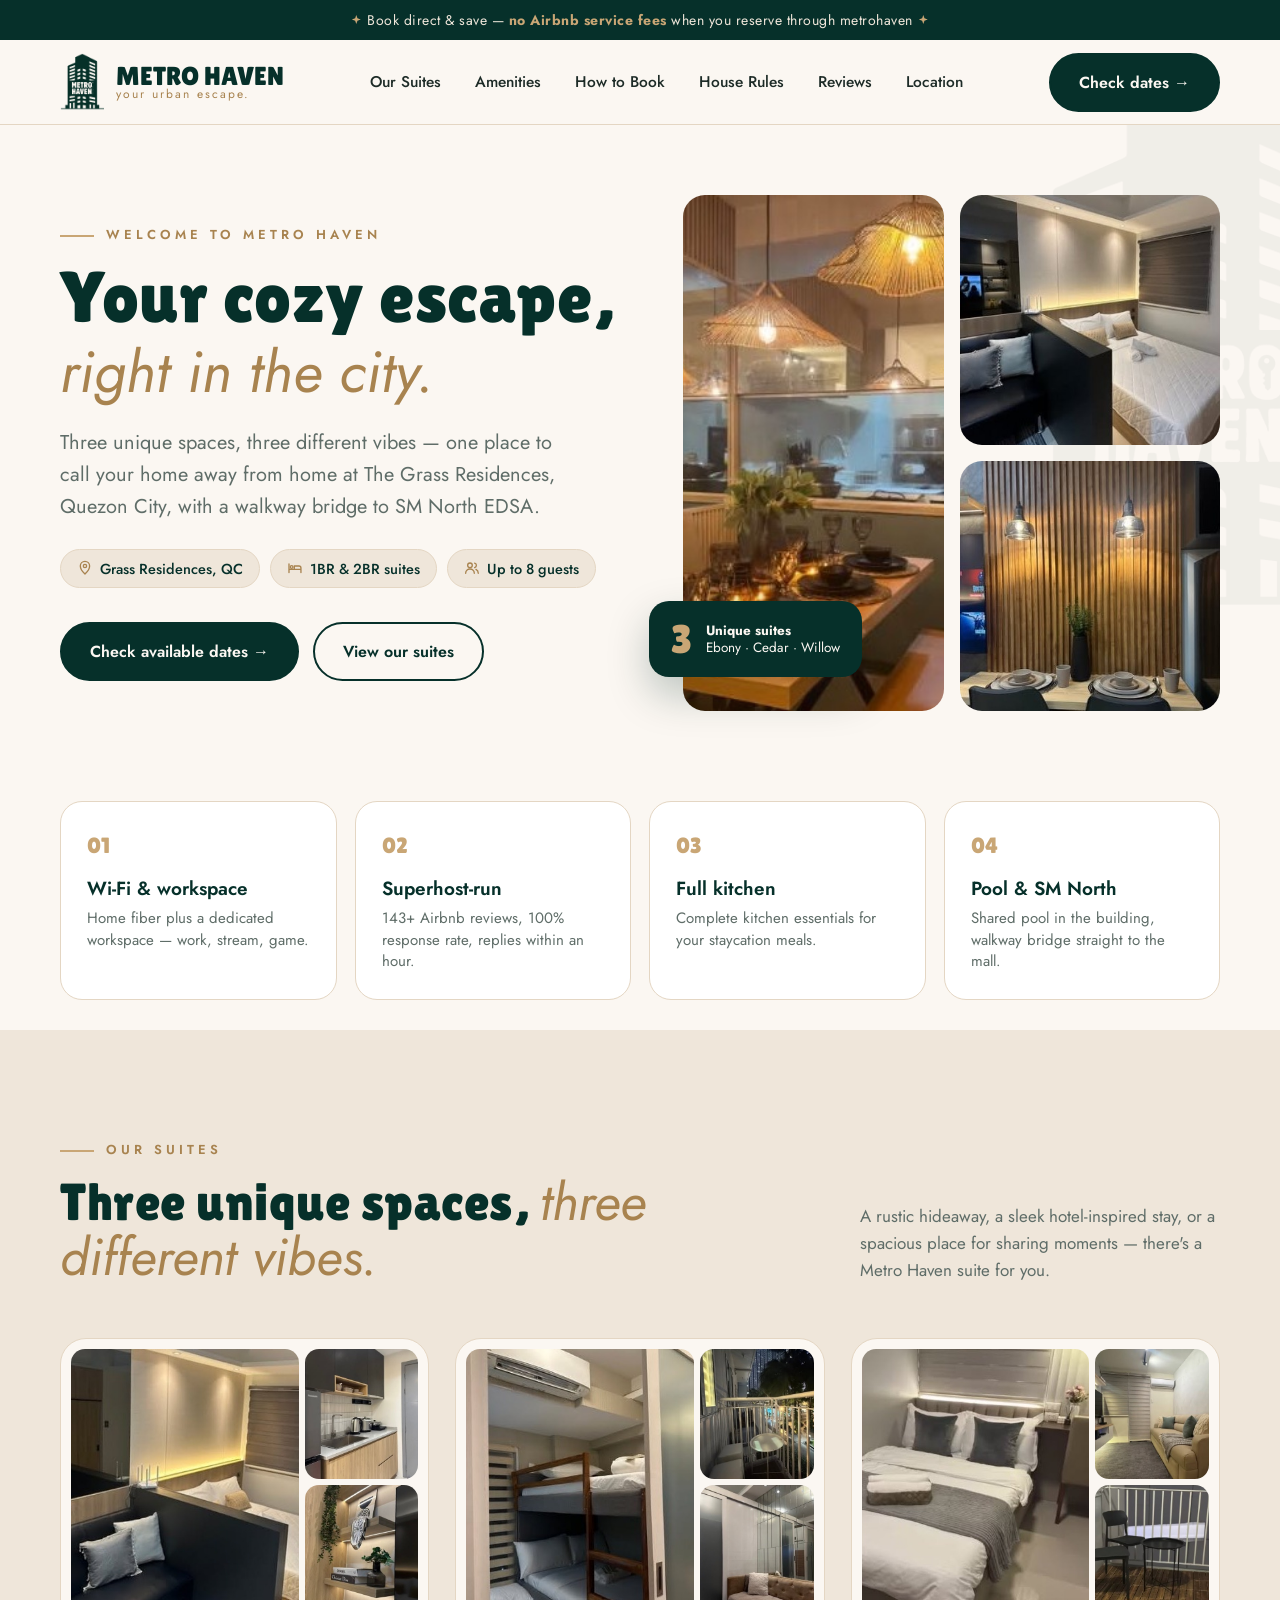
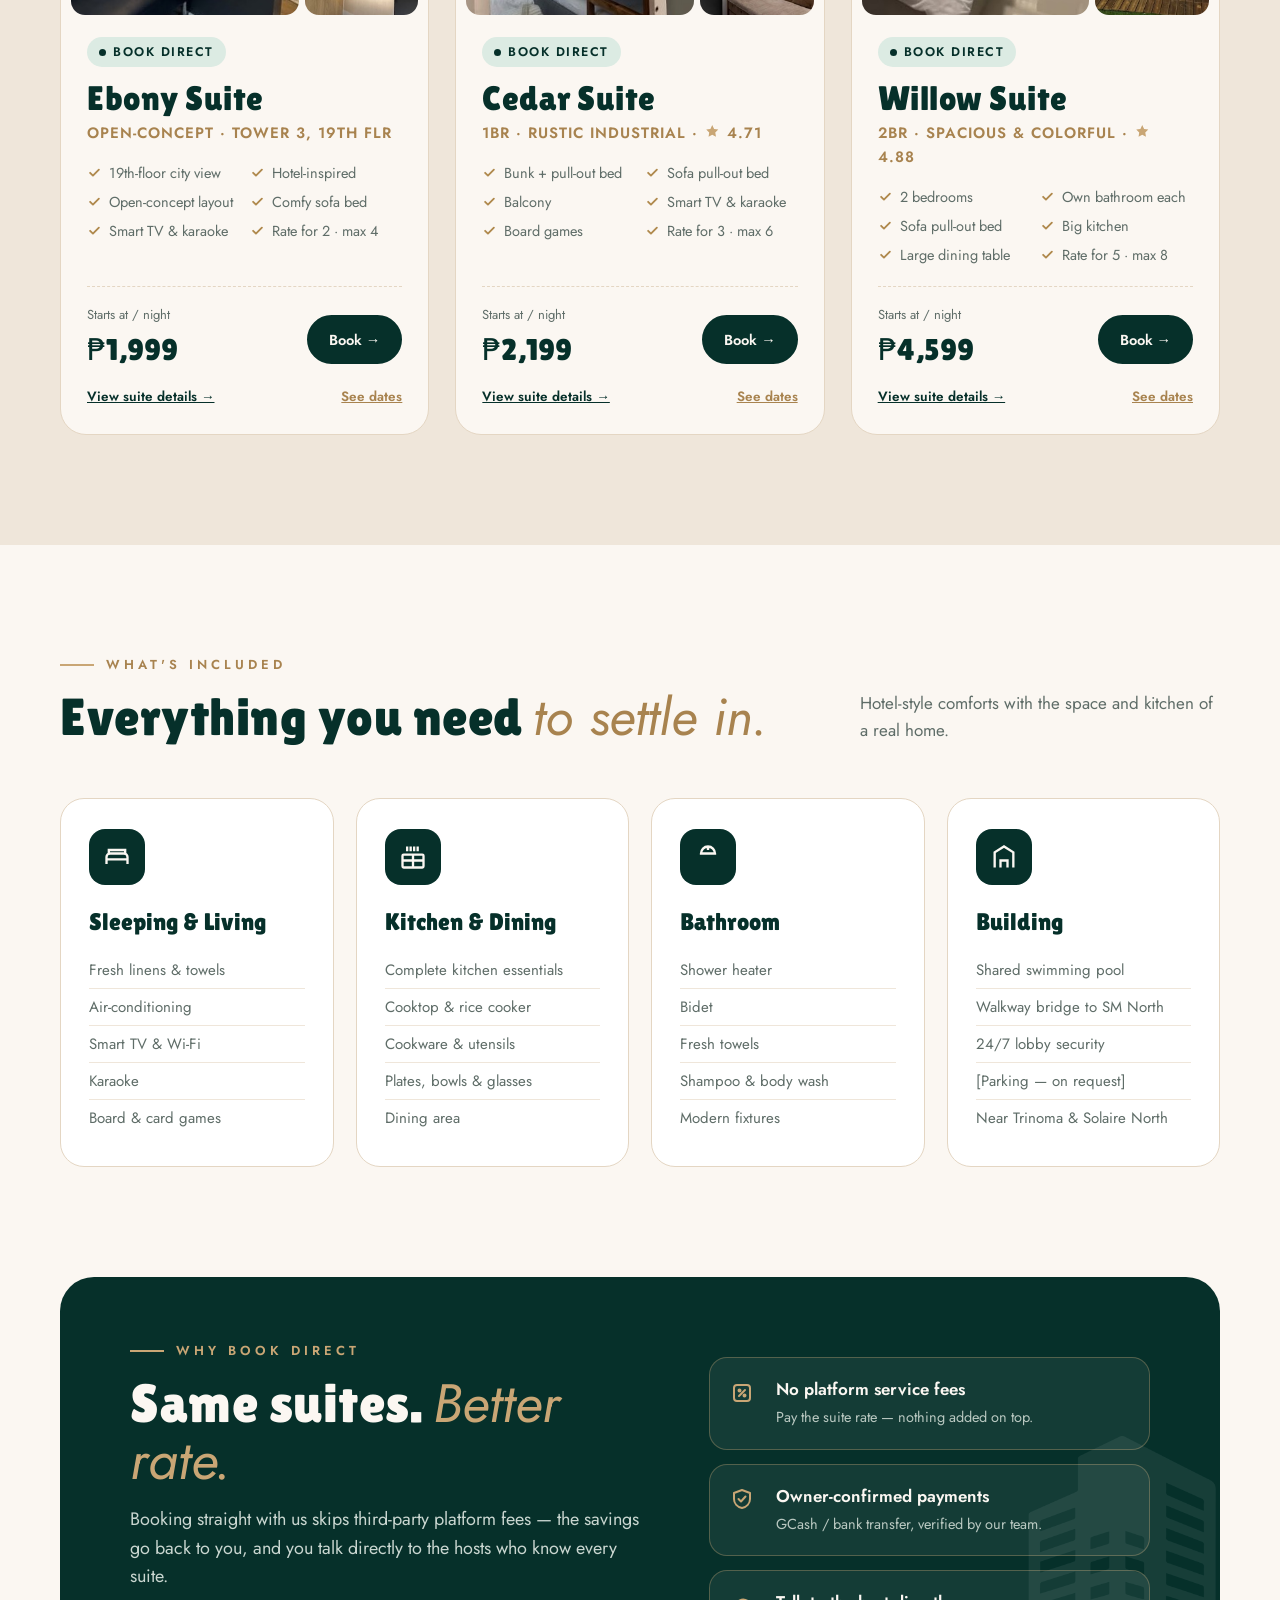
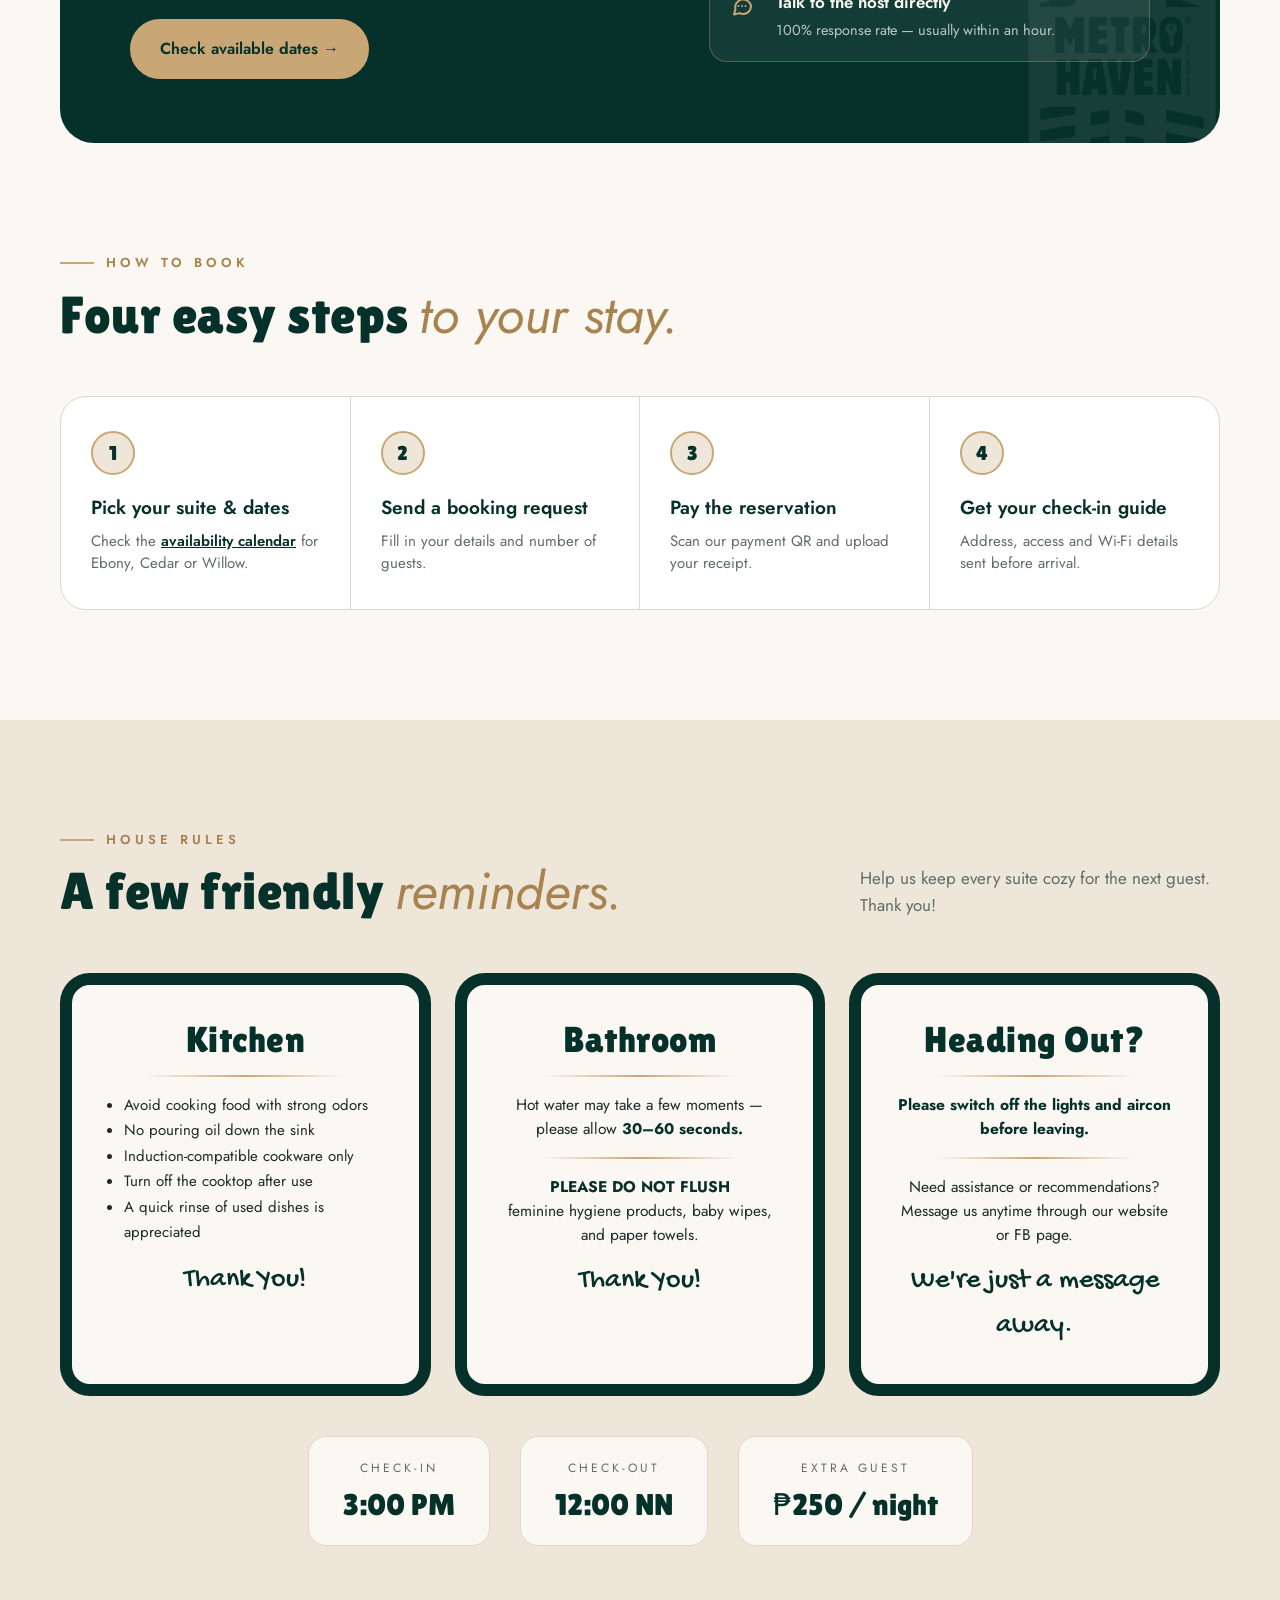
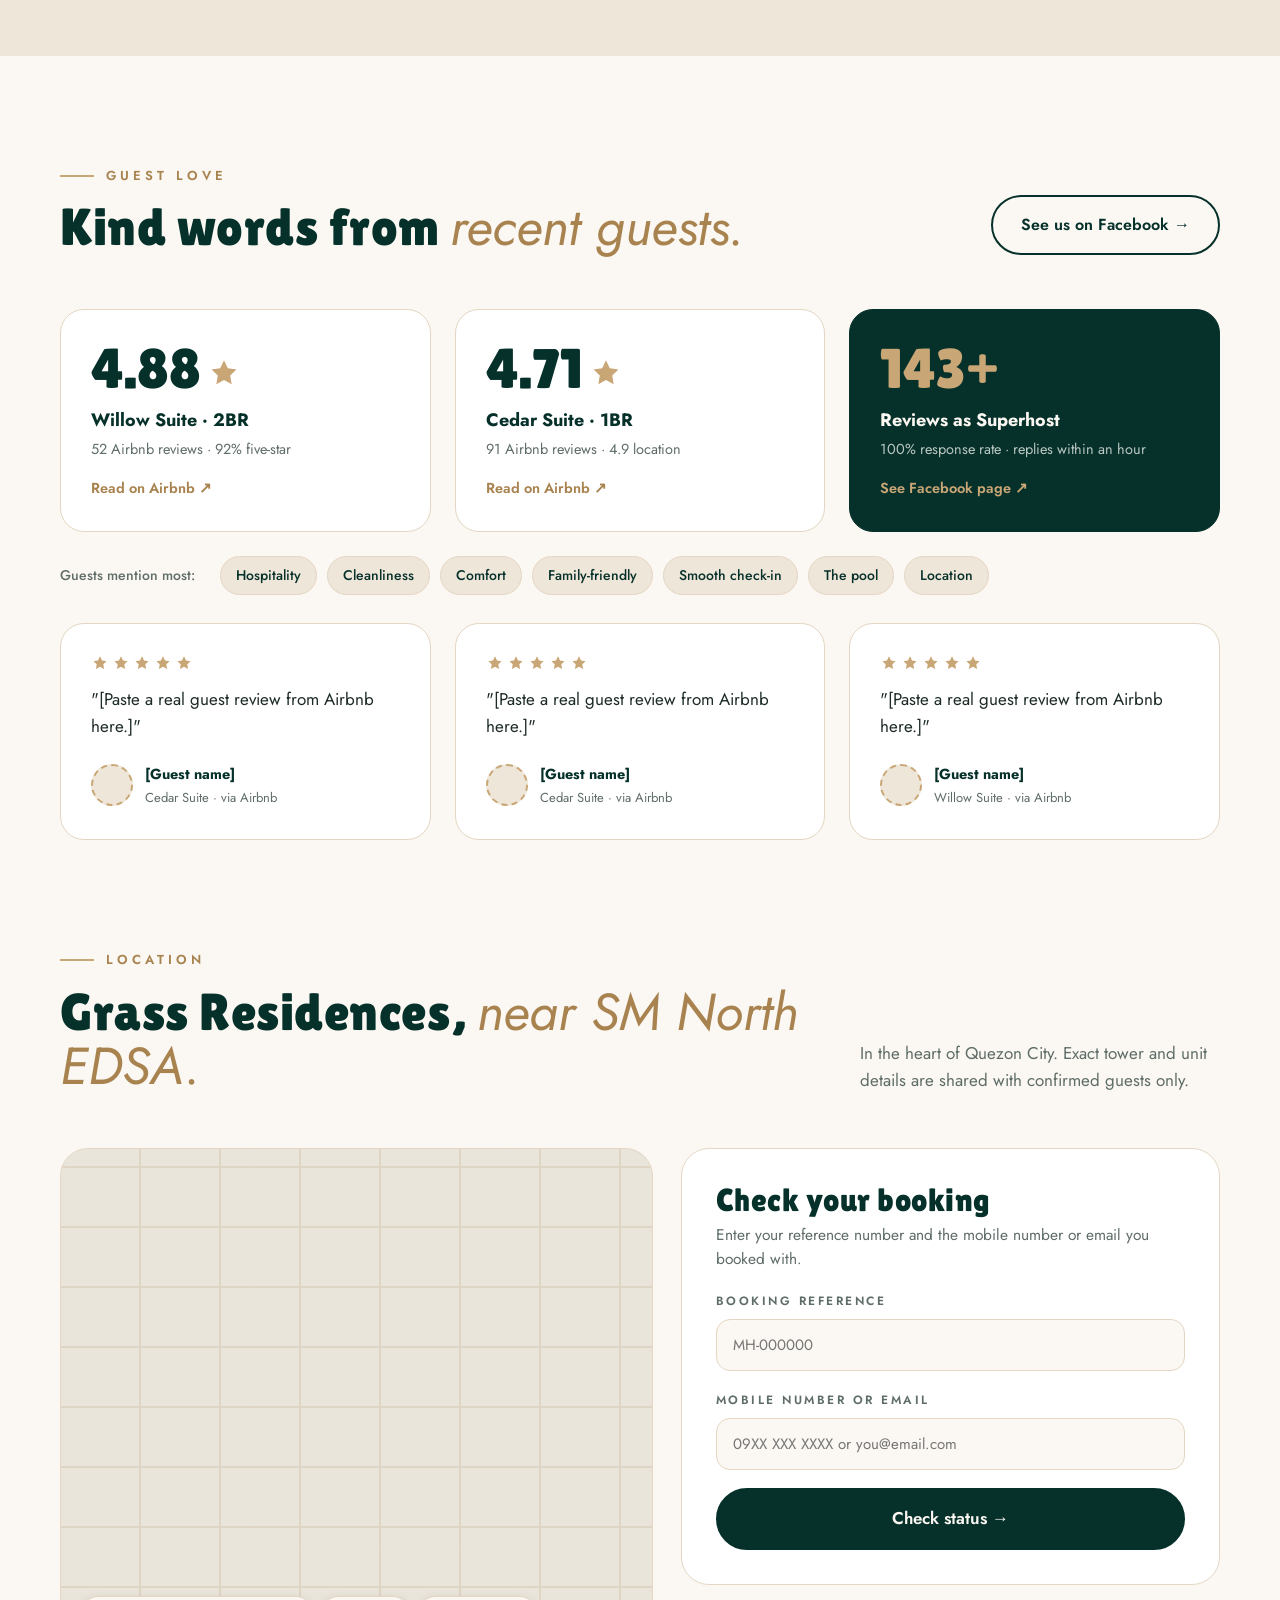
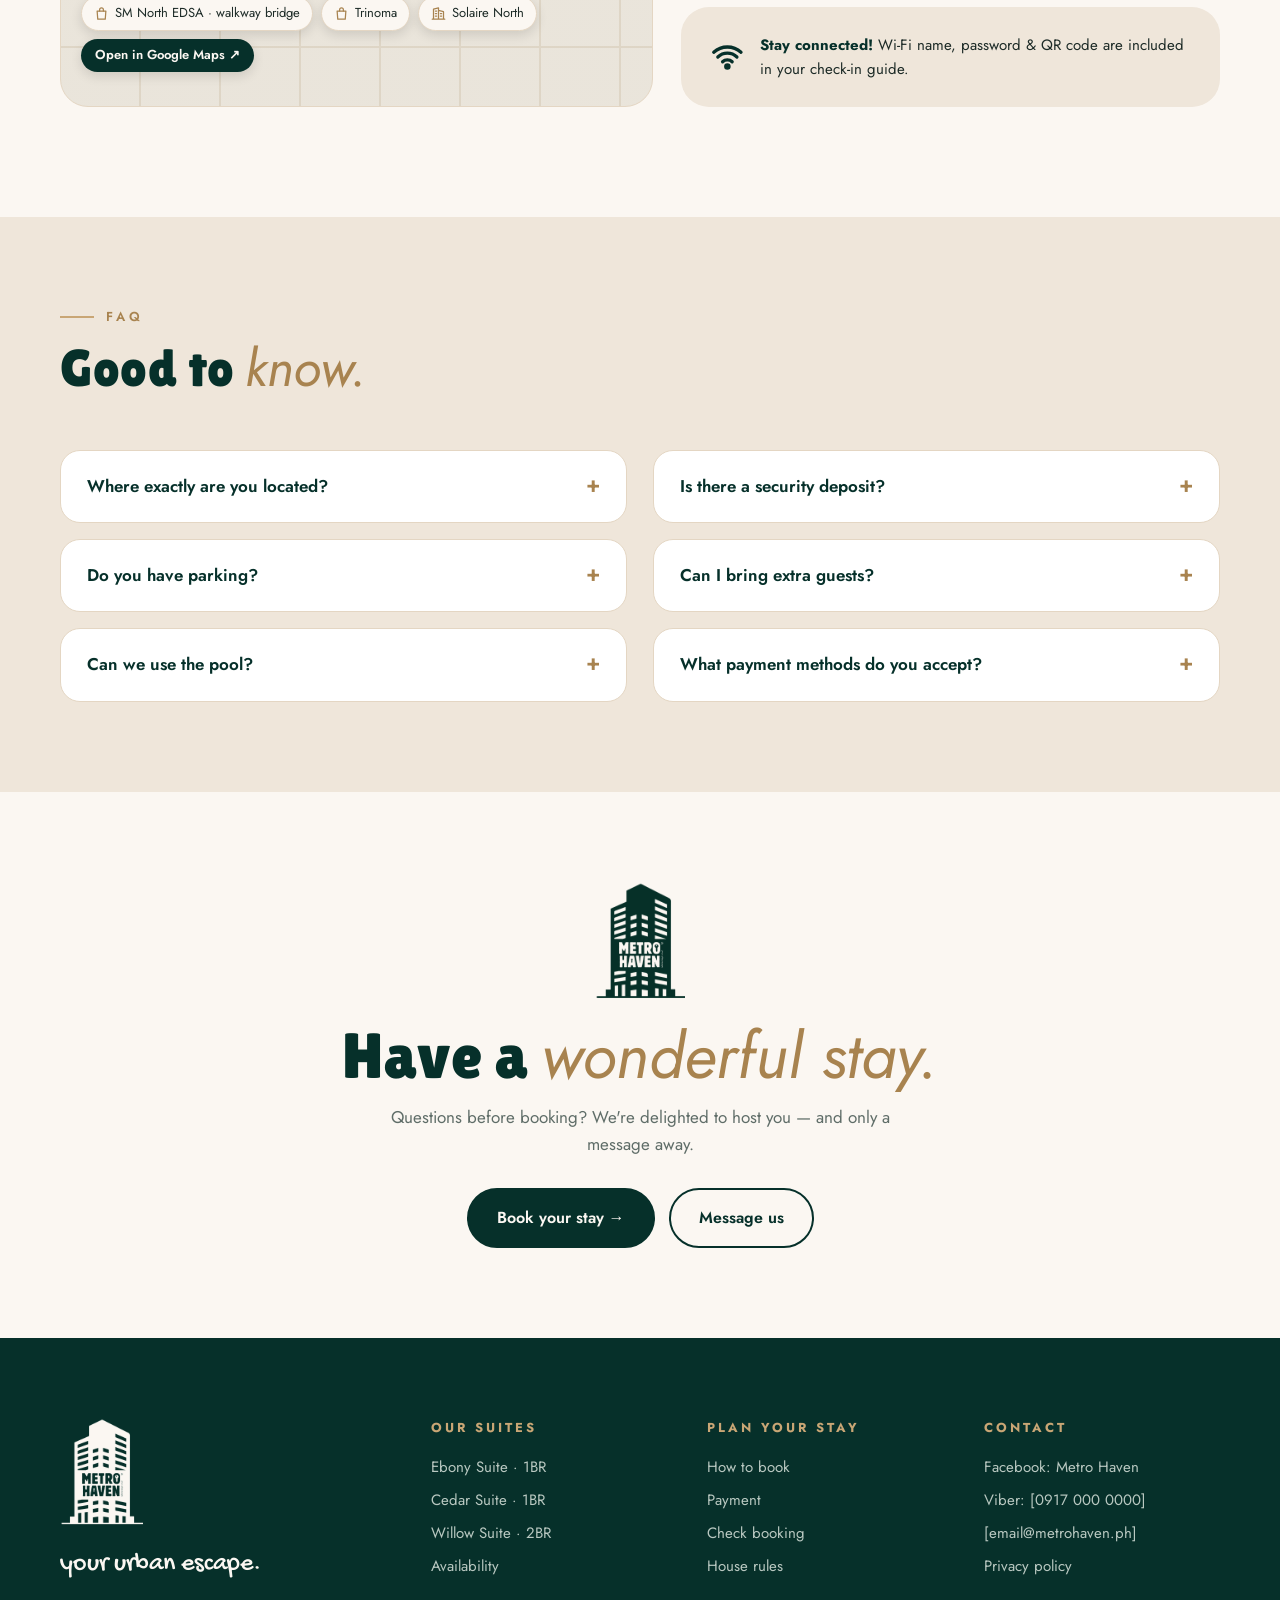
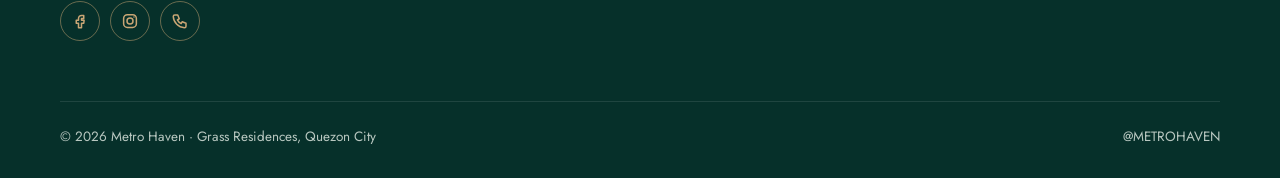
==== commit 44700267: "Per-suite pricing and price estimate" ====
--- a/index.html
+++ b/index.html
@@ -366,7 +366,7 @@
         <div class="body">
           <span class="tag"><i class="dot"></i>Book direct</span>
           <h3><a href="ebony-suite.html">Ebony Suite</a></h3><div class="type">OPEN-CONCEPT · TOWER 3, 19TH FLR</div>
-          <ul><li>19th-floor city view</li><li>Hotel-inspired</li><li>Open-concept layout</li><li>Comfy sofa bed</li><li>Smart TV & karaoke</li><li>Good for 2 · max 4</li></ul>
+          <ul><li>19th-floor city view</li><li>Hotel-inspired</li><li>Open-concept layout</li><li>Comfy sofa bed</li><li>Smart TV & karaoke</li><li>Rate for 2 · max 4</li></ul>
           <div class="price"><div><small>Starts at / night</small><b>₱1,999</b></div><a class="btn btn-dark" href="calendar.html?suite=ebony">Book →</a></div>
           <div class="next"><a href="ebony-suite.html" style="color:var(--green);font-weight:600">View suite details →</a><a href="calendar.html?suite=ebony" style="color:var(--gold-dk);font-weight:600">See dates</a></div>
         </div>
@@ -376,7 +376,7 @@
         <div class="body">
           <span class="tag"><i class="dot"></i>Book direct</span>
           <h3><a href="cedar-suite.html">Cedar Suite</a></h3><div class="type">1BR · RUSTIC INDUSTRIAL · <svg class="i fill" aria-hidden="true"><use href="#i-star"/></svg> 4.71</div>
-          <ul><li>Bunk + pull-out bed</li><li>Sofa pull-out bed</li><li>Balcony</li><li>Smart TV & karaoke</li><li>Board games</li><li>Good for 2 · max 4</li></ul>
+          <ul><li>Bunk + pull-out bed</li><li>Sofa pull-out bed</li><li>Balcony</li><li>Smart TV & karaoke</li><li>Board games</li><li>Rate for 3 · max 6</li></ul>
           <div class="price"><div><small>Starts at / night</small><b>₱2,199</b></div><a class="btn btn-dark" href="calendar.html?suite=cedar">Book →</a></div>
           <div class="next"><a href="cedar-suite.html" style="color:var(--green);font-weight:600">View suite details →</a><a href="calendar.html?suite=cedar" style="color:var(--gold-dk);font-weight:600">See dates</a></div>
         </div>
@@ -386,7 +386,7 @@
         <div class="body">
           <span class="tag"><i class="dot"></i>Book direct</span>
           <h3><a href="willow-suite.html">Willow Suite</a></h3><div class="type">2BR · SPACIOUS & COLORFUL · <svg class="i fill" aria-hidden="true"><use href="#i-star"/></svg> 4.88</div>
-          <ul><li>2 bedrooms</li><li>Own bathroom each</li><li>Sofa pull-out bed</li><li>Big kitchen</li><li>Large dining table</li><li>Up to 8 guests</li></ul>
+          <ul><li>2 bedrooms</li><li>Own bathroom each</li><li>Sofa pull-out bed</li><li>Big kitchen</li><li>Large dining table</li><li>Rate for 5 · max 8</li></ul>
           <div class="price"><div><small>Starts at / night</small><b>₱4,599</b></div><a class="btn btn-dark" href="calendar.html?suite=willow">Book →</a></div>
           <div class="next"><a href="willow-suite.html" style="color:var(--green);font-weight:600">View suite details →</a><a href="calendar.html?suite=willow" style="color:var(--gold-dk);font-weight:600">See dates</a></div>
         </div>
@@ -507,7 +507,7 @@
       <details class="faq"><summary>Where exactly are you located?<span class="p">+</span></summary><p>Grass Residences in Quezon City, connected to SM North EDSA by a walkway bridge. Trinoma and Solaire North are close by. Your exact tower and unit are sent once your booking is confirmed.</p></details>
       <details class="faq"><summary>Is there a security deposit?<span class="p">+</span></summary><p>[Your answer — e.g. ₱1,000 refundable security deposit, returned after check-out inspection.]</p></details>
       <details class="faq"><summary>Do you have parking?<span class="p">+</span></summary><p>[Your answer — parking isn't included, but we can help you arrange a slot.]</p></details>
-      <details class="faq"><summary>Can I bring extra guests?<span class="p">+</span></summary><p>Yes — extra guests are ₱250 per guest, per night. Ebony and Cedar are good for 2 guests (maximum of 4), and the Willow 2BR fits up to 8.</p></details>
+      <details class="faq"><summary>Can I bring extra guests?<span class="p">+</span></summary><p>Yes — each suite's rate covers a set number of guests, and extra guests are ₱250 per guest, per night. Ebony: rate for 2, maximum 4. Cedar: rate for 3, maximum 6. Willow: rate for 5, maximum 8. Infants under 2 stay free.</p></details>
       <details class="faq"><summary>Can we use the pool?<span class="p">+</span></summary><p>Yes — Grass Residences has a shared pool. [Add pool fee, hours and closing day.]</p></details>
       <details class="faq"><summary>What payment methods do you accept?<span class="p">+</span></summary><p>[Your answer — e.g. GCash or bank transfer. Payments are confirmed directly by the owner.]</p></details>
     </div>
@@ -539,7 +539,7 @@
   if(a && p) p.addEventListener('click', () => location.href = a.getAttribute('href'));
 });
 </script>
-<script src="js/config.js?v=4"></script>
+<script src="js/config.js?v=5"></script>
 <script>
 (function(){
   const f = document.getElementById("statusForm"); if(!f) return;
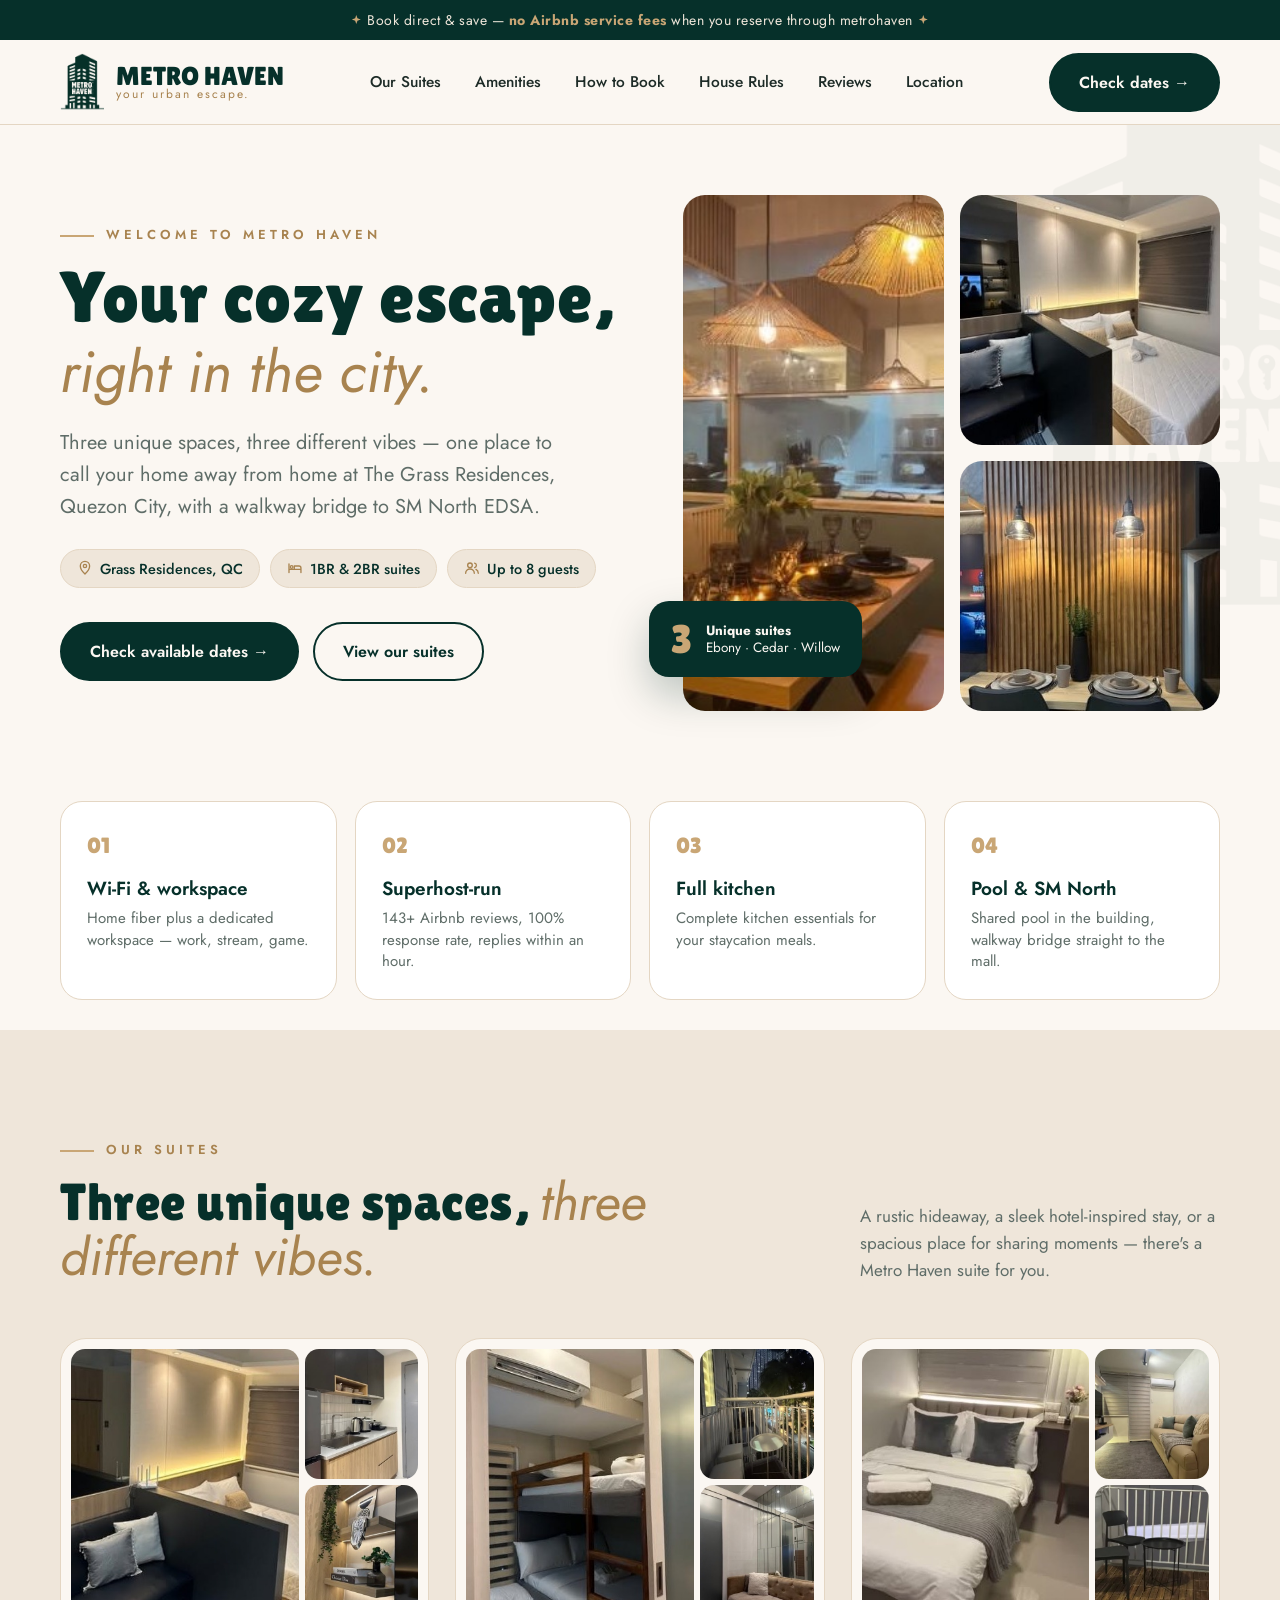
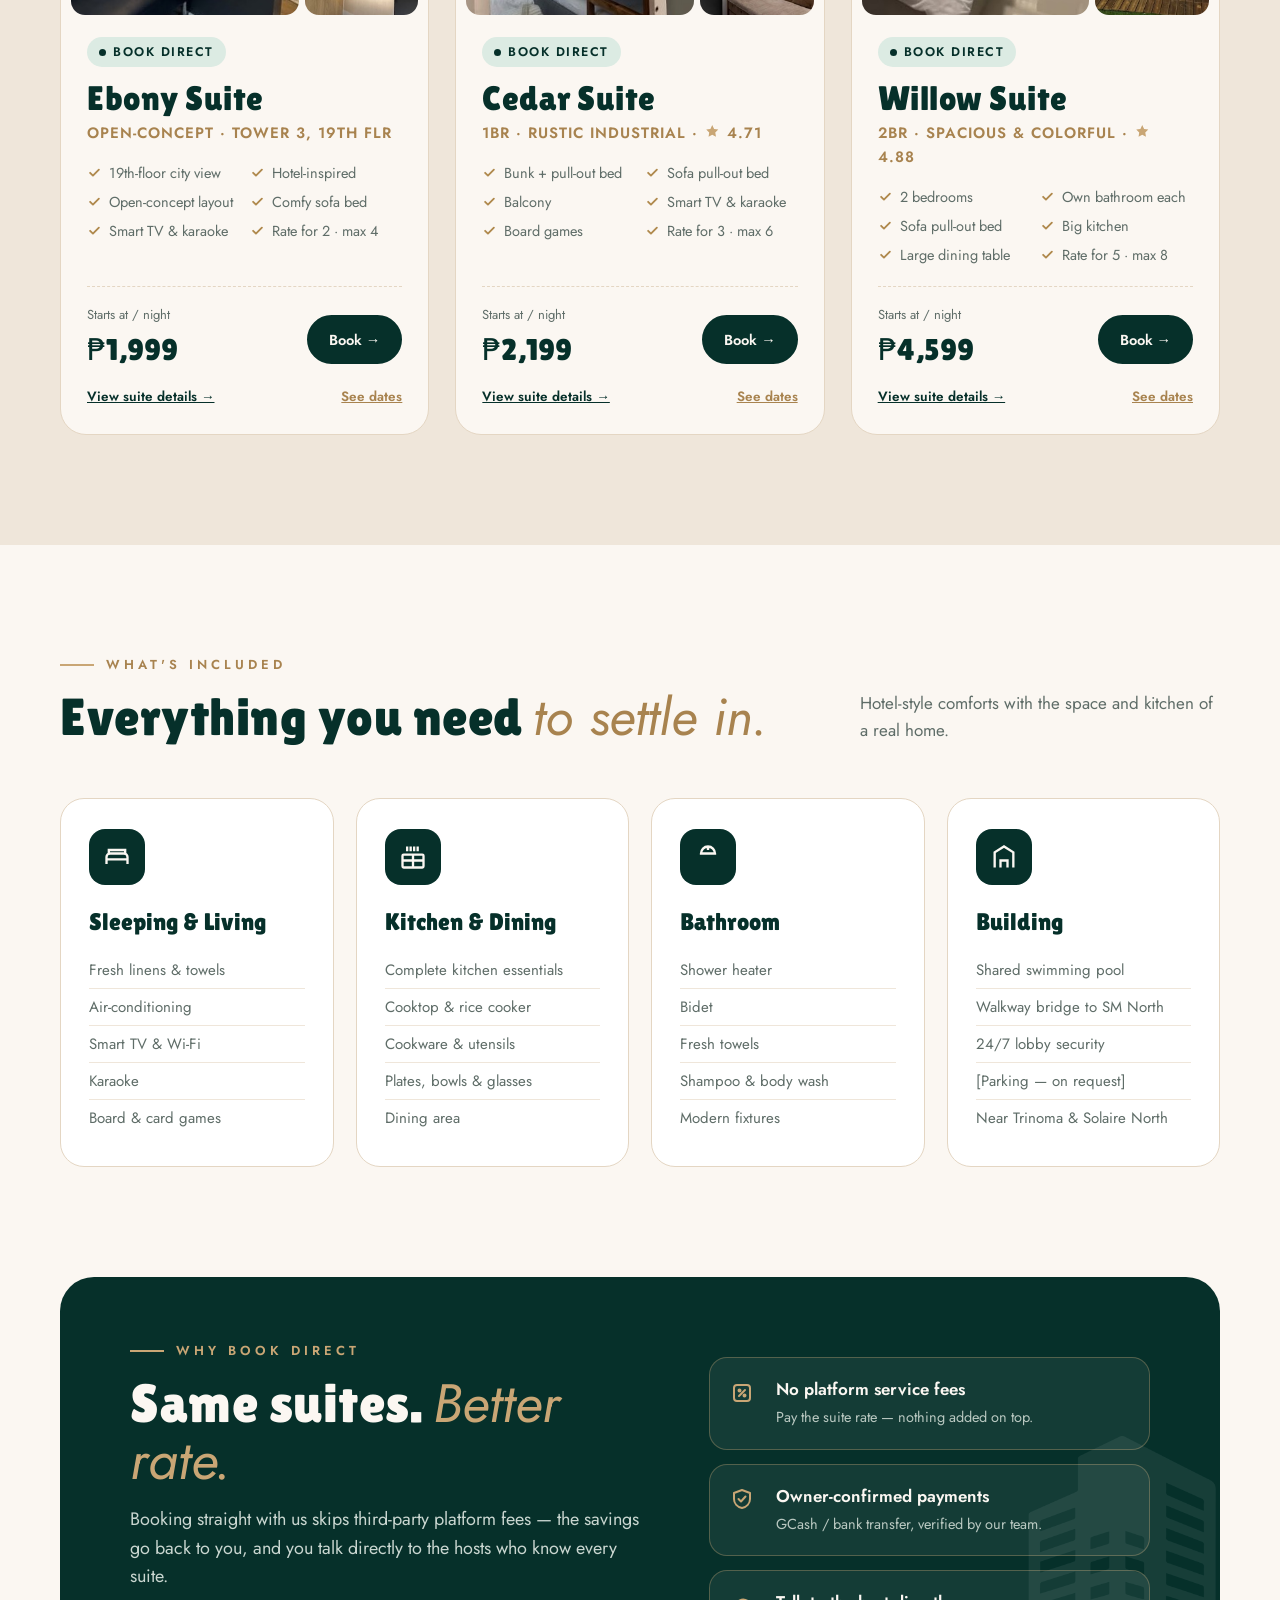
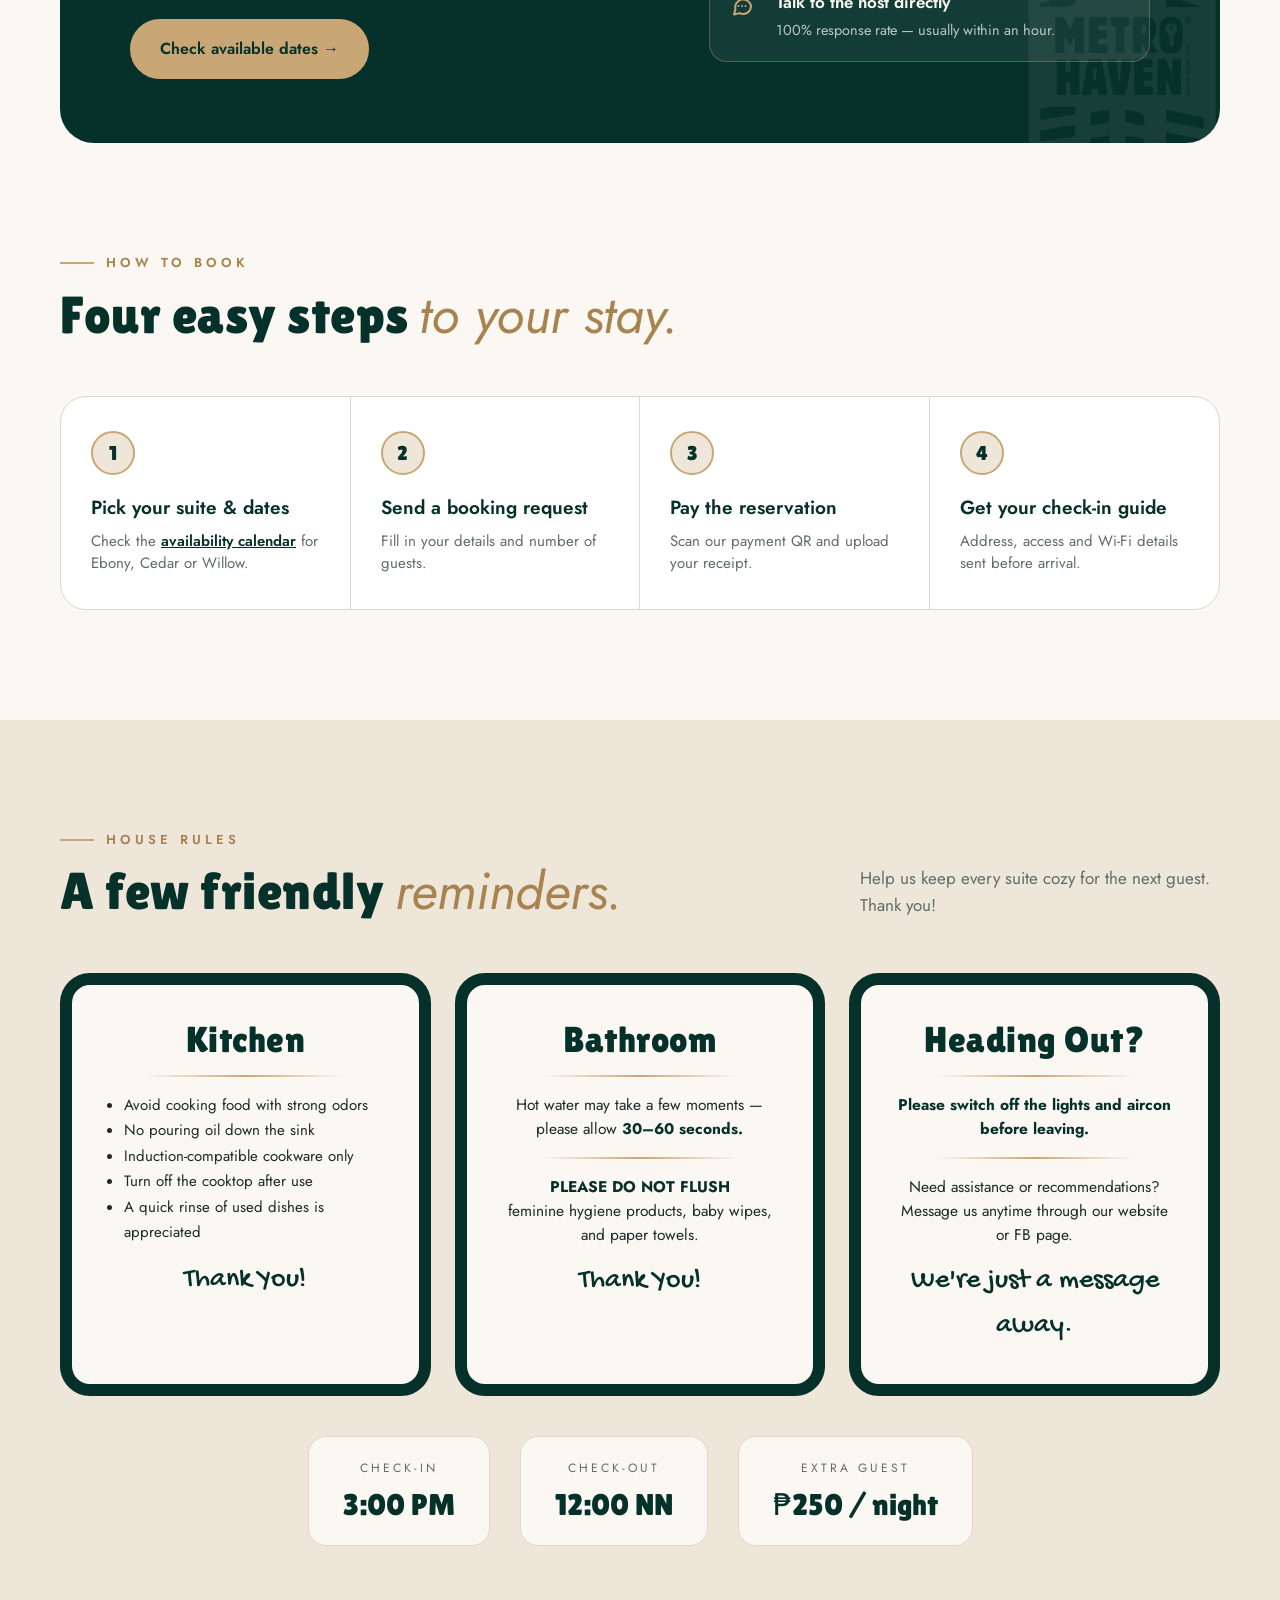
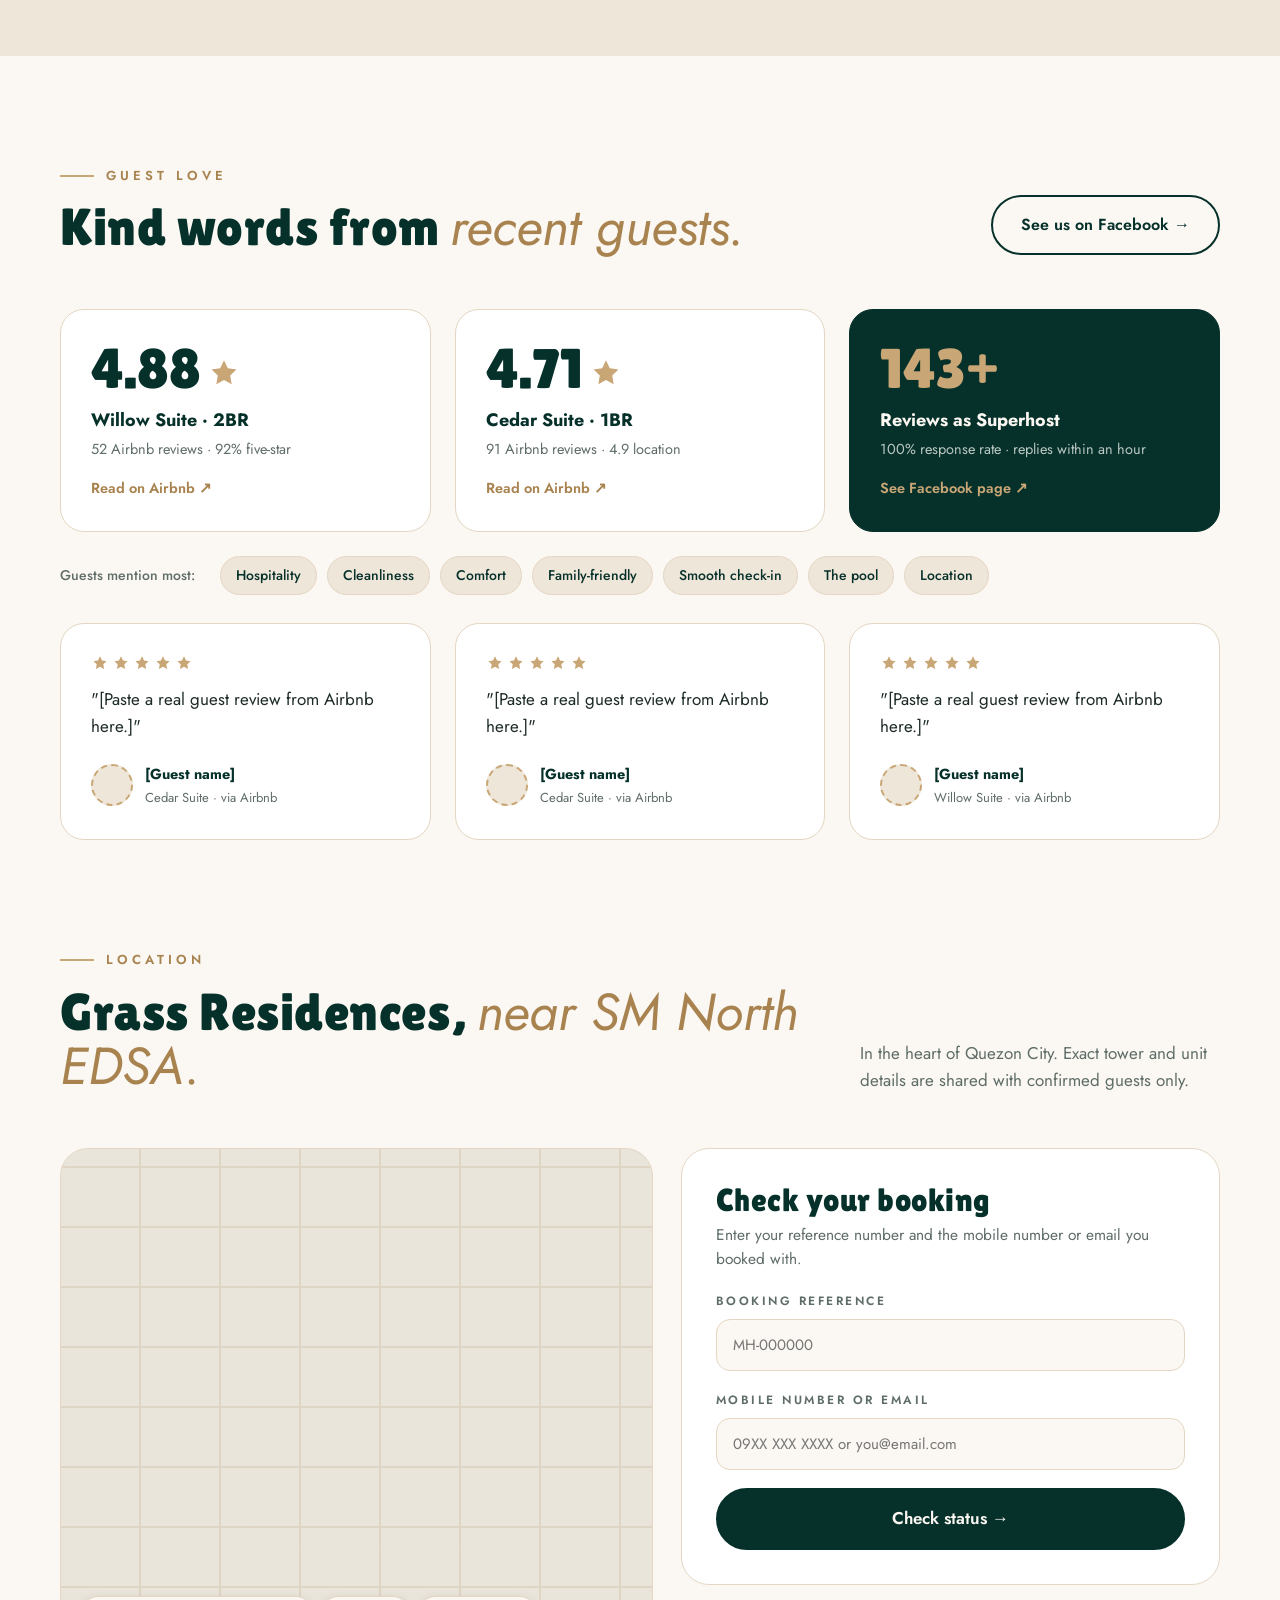
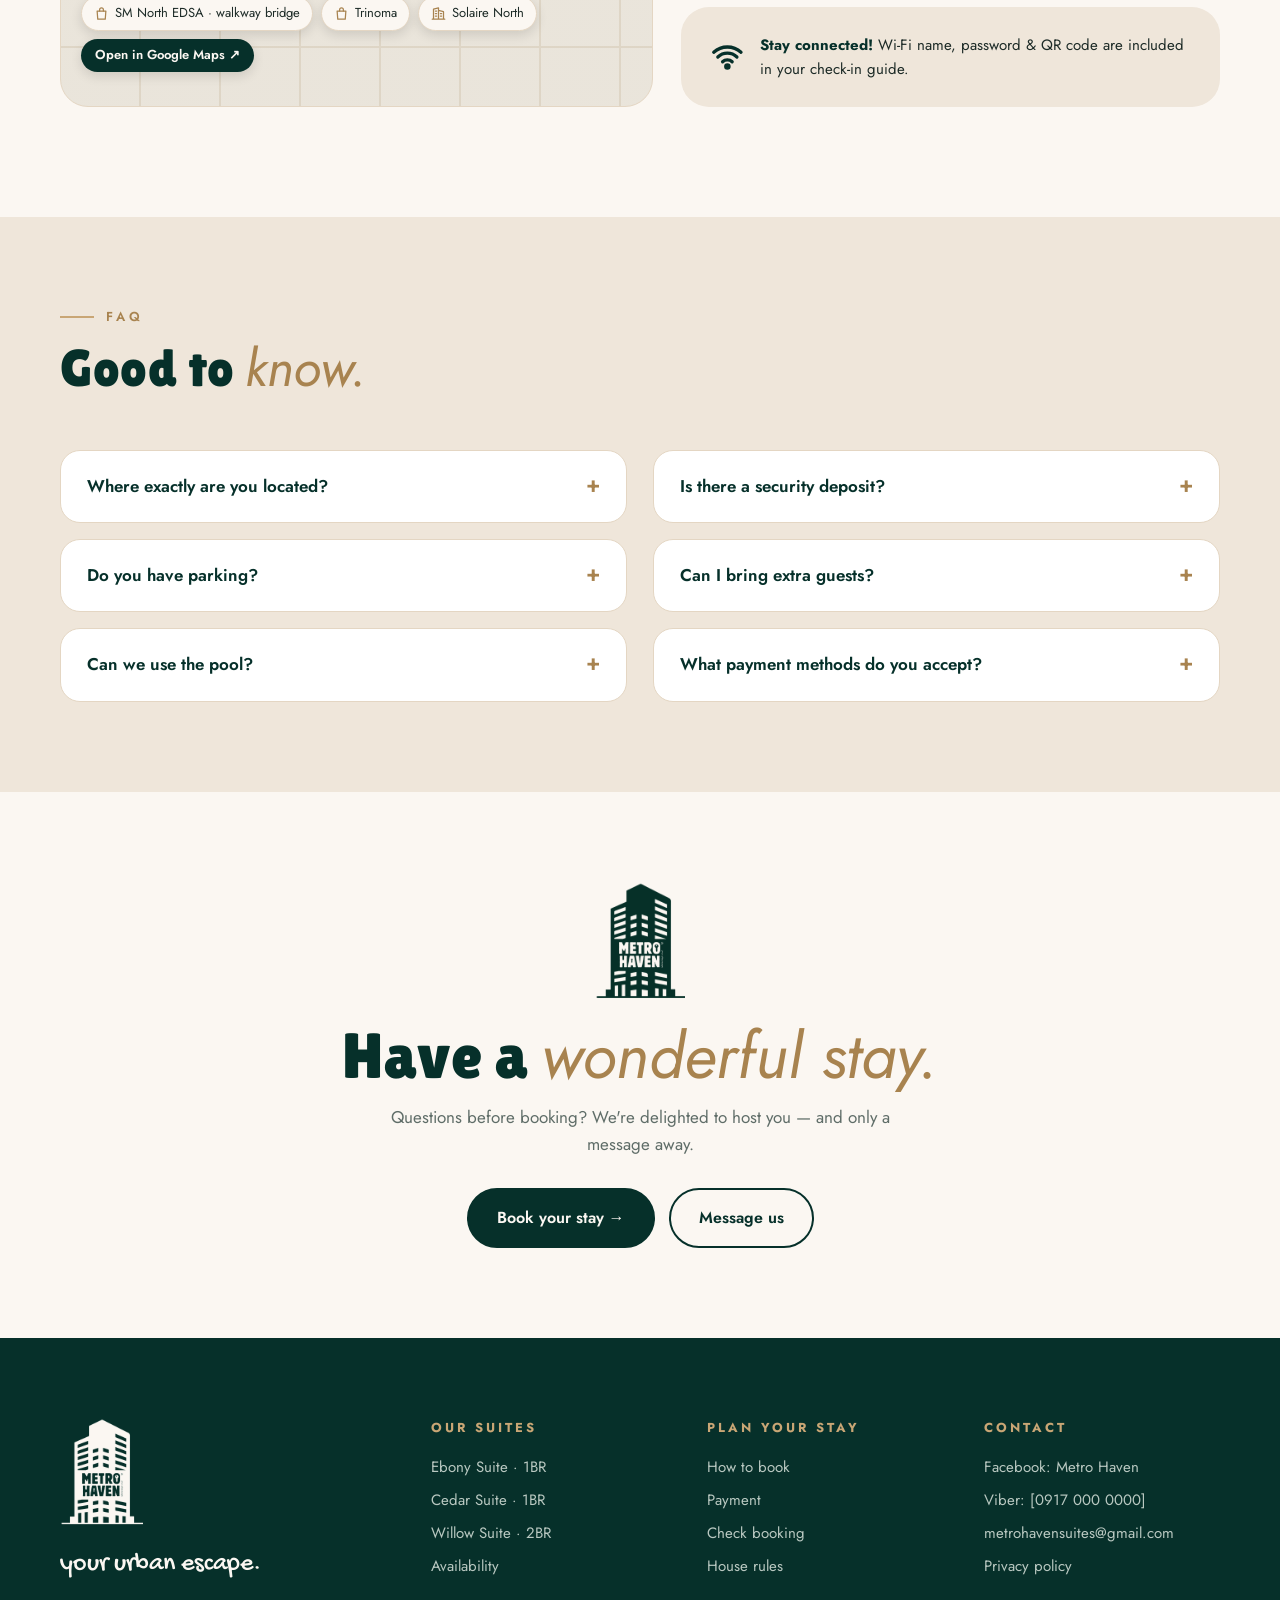
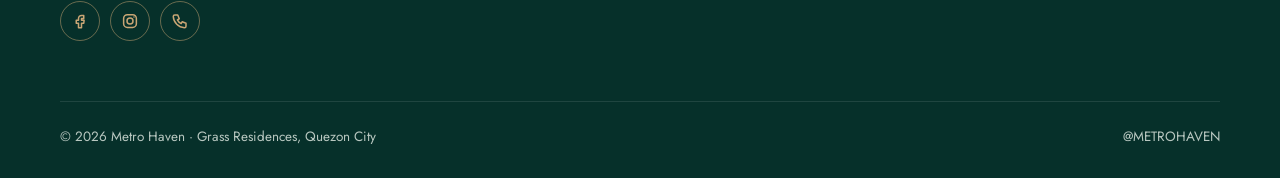
==== commit 1534c6ef: "Footer email and site icon" ====
--- a/index.html
+++ b/index.html
@@ -3,6 +3,10 @@
 <head>
 <meta charset="utf-8">
 <meta name="viewport" content="width=device-width, initial-scale=1">
+<link rel="icon" type="image/png" sizes="32x32" href="img/favicon-32.png">
+<link rel="icon" type="image/png" sizes="48x48" href="img/favicon-48.png">
+<link rel="apple-touch-icon" href="img/apple-touch-icon.png">
+<meta name="theme-color" content="#06302a">
 <title>Metro Haven — Your Urban Escape</title>
 <meta name="description" content="Metro Haven: modern 1BR & 2BR suites at Grass Residences, Quezon City — walkway bridge to SM North EDSA. Book direct and skip platform fees.">
 <link href="https://fonts.googleapis.com/css2?family=Lilita+One&family=Jost:ital,wght@0,300;0,400;0,500;0,600;0,700;1,400&family=Gochi+Hand&display=swap" rel="stylesheet">
@@ -528,7 +532,7 @@
       <div><img src="img/logo_light.png" alt=""><div class="tagline">your urban escape.</div><div class="social"><a href="https://www.facebook.com/profile.php?id=61566400330651" target="_blank" rel="noopener" aria-label="Facebook"><svg class="i" aria-hidden="true"><use href="#i-fb"/></svg></a><span aria-label="Instagram"><svg class="i" aria-hidden="true"><use href="#i-ig"/></svg></span><span aria-label="Viber"><svg class="i" aria-hidden="true"><use href="#i-phone"/></svg></span></div></div>
       <div><h5>Our Suites</h5><ul><li><a href="ebony-suite.html">Ebony Suite · 1BR</a></li><li><a href="cedar-suite.html">Cedar Suite · 1BR</a></li><li><a href="willow-suite.html">Willow Suite · 2BR</a></li><li><a href="calendar.html">Availability</a></li></ul></div>
       <div><h5>Plan your stay</h5><ul><li><a href="#book">How to book</a></li><li><a href="#book">Payment</a></li><li><a href="#location">Check booking</a></li><li><a href="#rules">House rules</a></li></ul></div>
-      <div><h5>Contact</h5><ul><li><a href="https://www.facebook.com/profile.php?id=61566400330651" target="_blank" rel="noopener">Facebook: Metro Haven</a></li><li>Viber: [0917 000 0000]</li><li>[email@metrohaven.ph]</li><li>Privacy policy</li></ul></div>
+      <div><h5>Contact</h5><ul><li><a href="https://www.facebook.com/profile.php?id=61566400330651" target="_blank" rel="noopener">Facebook: Metro Haven</a></li><li>Viber: [0917 000 0000]</li><li><a href="mailto:metrohavensuites@gmail.com">metrohavensuites@gmail.com</a></li><li>Privacy policy</li></ul></div>
     </div>
     <div class="fbot"><span>© 2026 Metro Haven · Grass Residences, Quezon City</span><span>@METROHAVEN</span></div>
   </div>
@@ -539,12 +543,12 @@
   if(a && p) p.addEventListener('click', () => location.href = a.getAttribute('href'));
 });
 </script>
-<script src="js/config.js?v=5"></script>
+<script src="js/config.js?v=7"></script>
 <script>
 (function(){
   const f = document.getElementById("statusForm"); if(!f) return;
   const msg = document.getElementById("sfMsg"), btn = document.getElementById("sfBtn");
-  const LABEL = { pending:"Pending — we're reviewing your request", confirmed:"Confirmed", declined:"Declined", cancelled:"Cancelled" };
+  const LABEL = { pending:"Pending — we're reviewing your request", confirmed:"Approved — please complete payment", declined:"Declined", cancelled:"Cancelled" };
   const fmt = d => new Date(d + "T00:00:00").toLocaleDateString("en-US",{weekday:"short",month:"short",day:"numeric",year:"numeric"});
   f.onsubmit = async e => {
     e.preventDefault(); msg.style.display = "block"; msg.className = "form-msg";
@@ -555,6 +559,10 @@
     try{
       const b = await mhApi.status(id, contact);
       msg.innerHTML = `<b>${b.id}</b> · ${b.suite}<br>${fmt(b.checkin)} → ${fmt(b.checkout)} (${b.nights} night${b.nights>1?"s":""})<br>Status: <b class="st-${b.status}">${LABEL[b.status] || b.status}</b>`;
+      if(b.pay_path && !b.paid){ msg.innerHTML += b.payment_submitted
+        ? `<br><span>Payment submitted — we'll verify it shortly.</span>`
+        : `<br><a class="btn btn-dark" style="margin-top:10px;width:100%;justify-content:center" href="${b.pay_path}">Proceed to payment →</a>`; }
+      if(b.paid) msg.innerHTML += `<br><span>Payment received — see you soon!</span>`;
     }catch(ex){ msg.textContent = ex.message; msg.className = "form-msg err"; }
     finally{ btn.disabled = false; }
   };
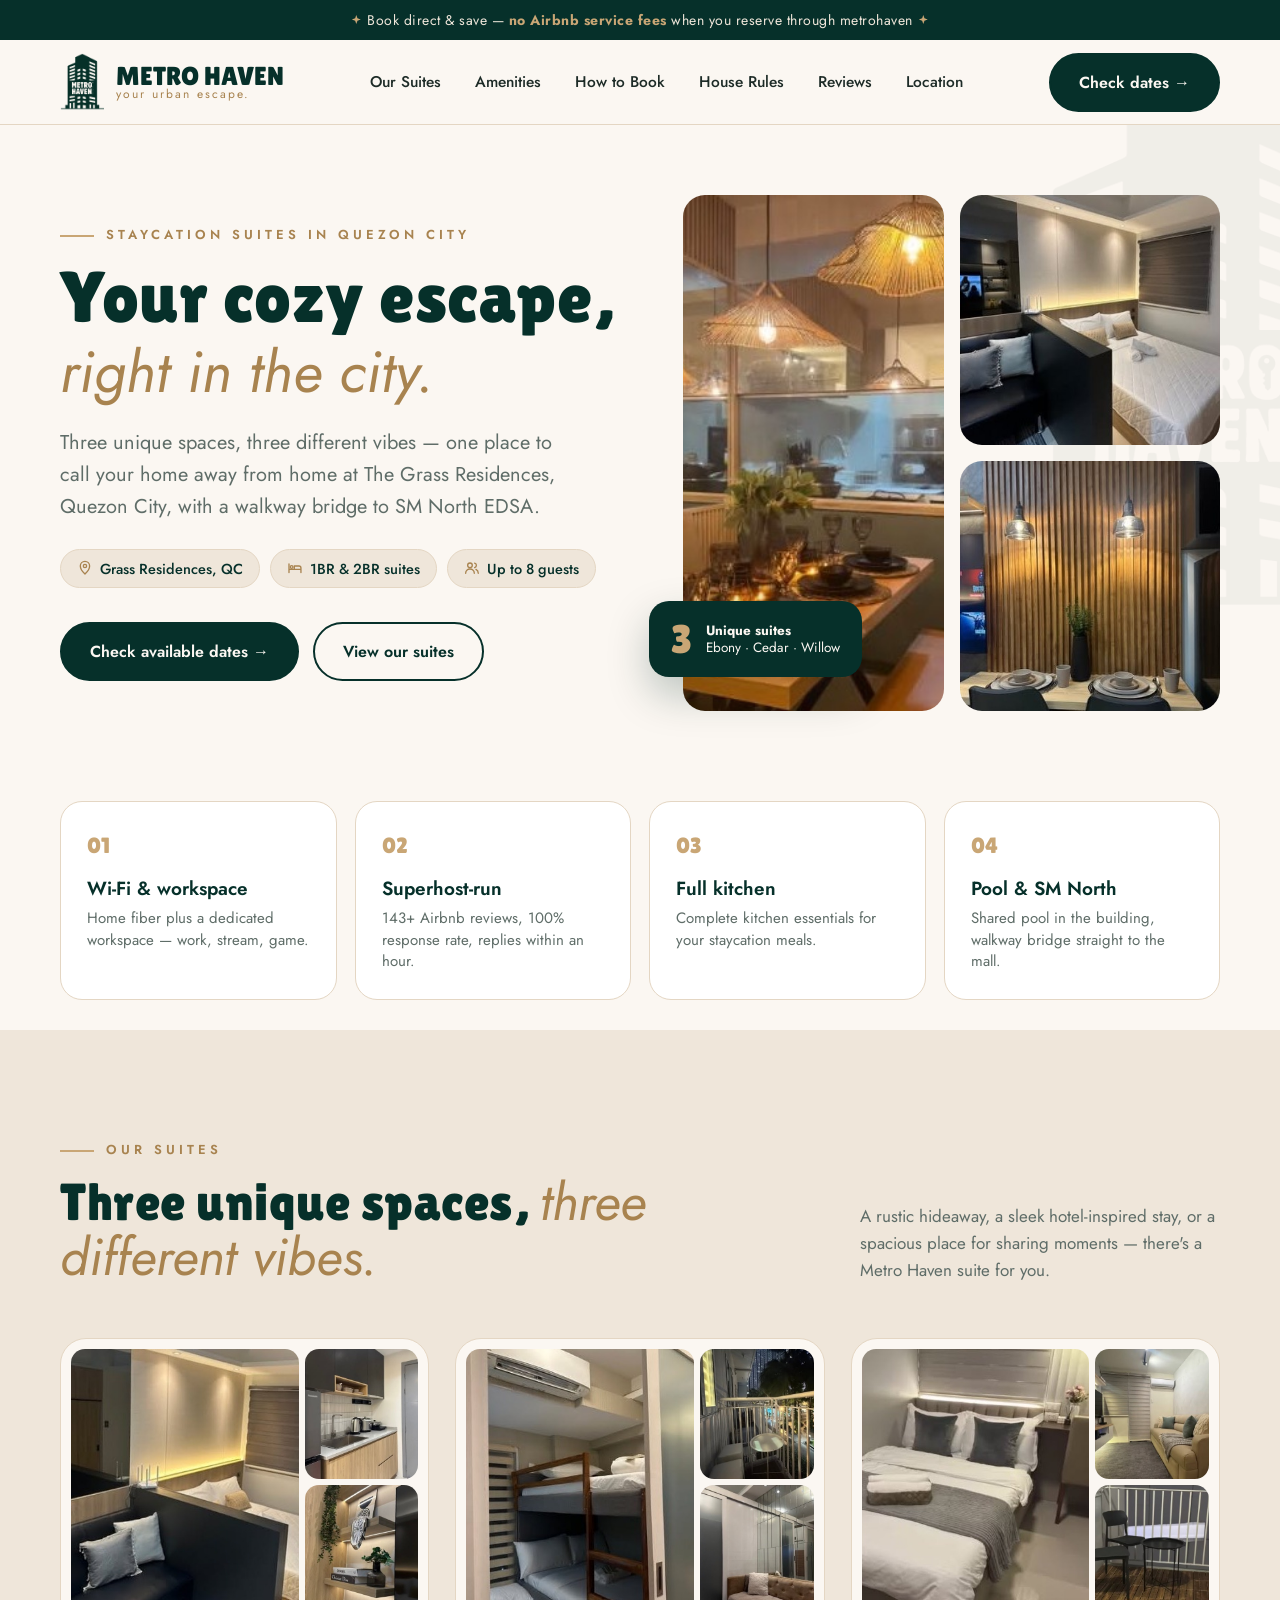
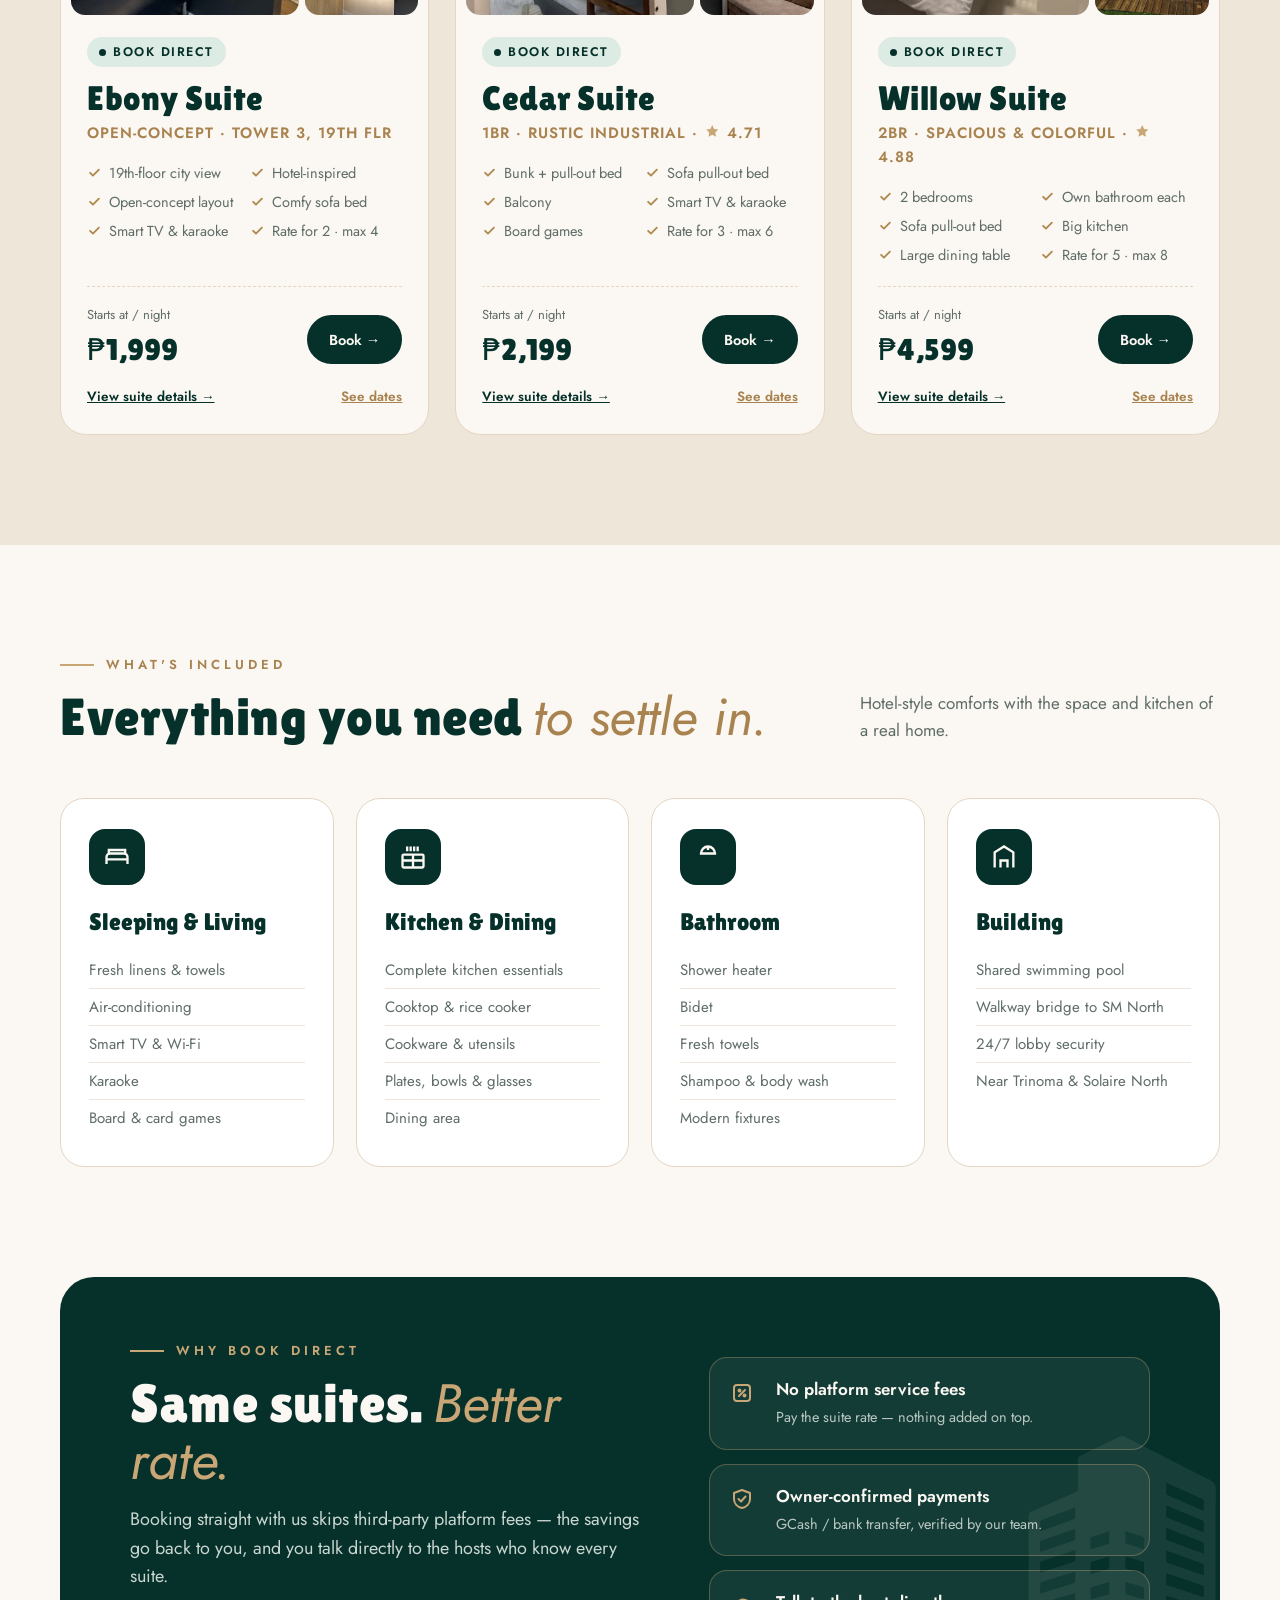
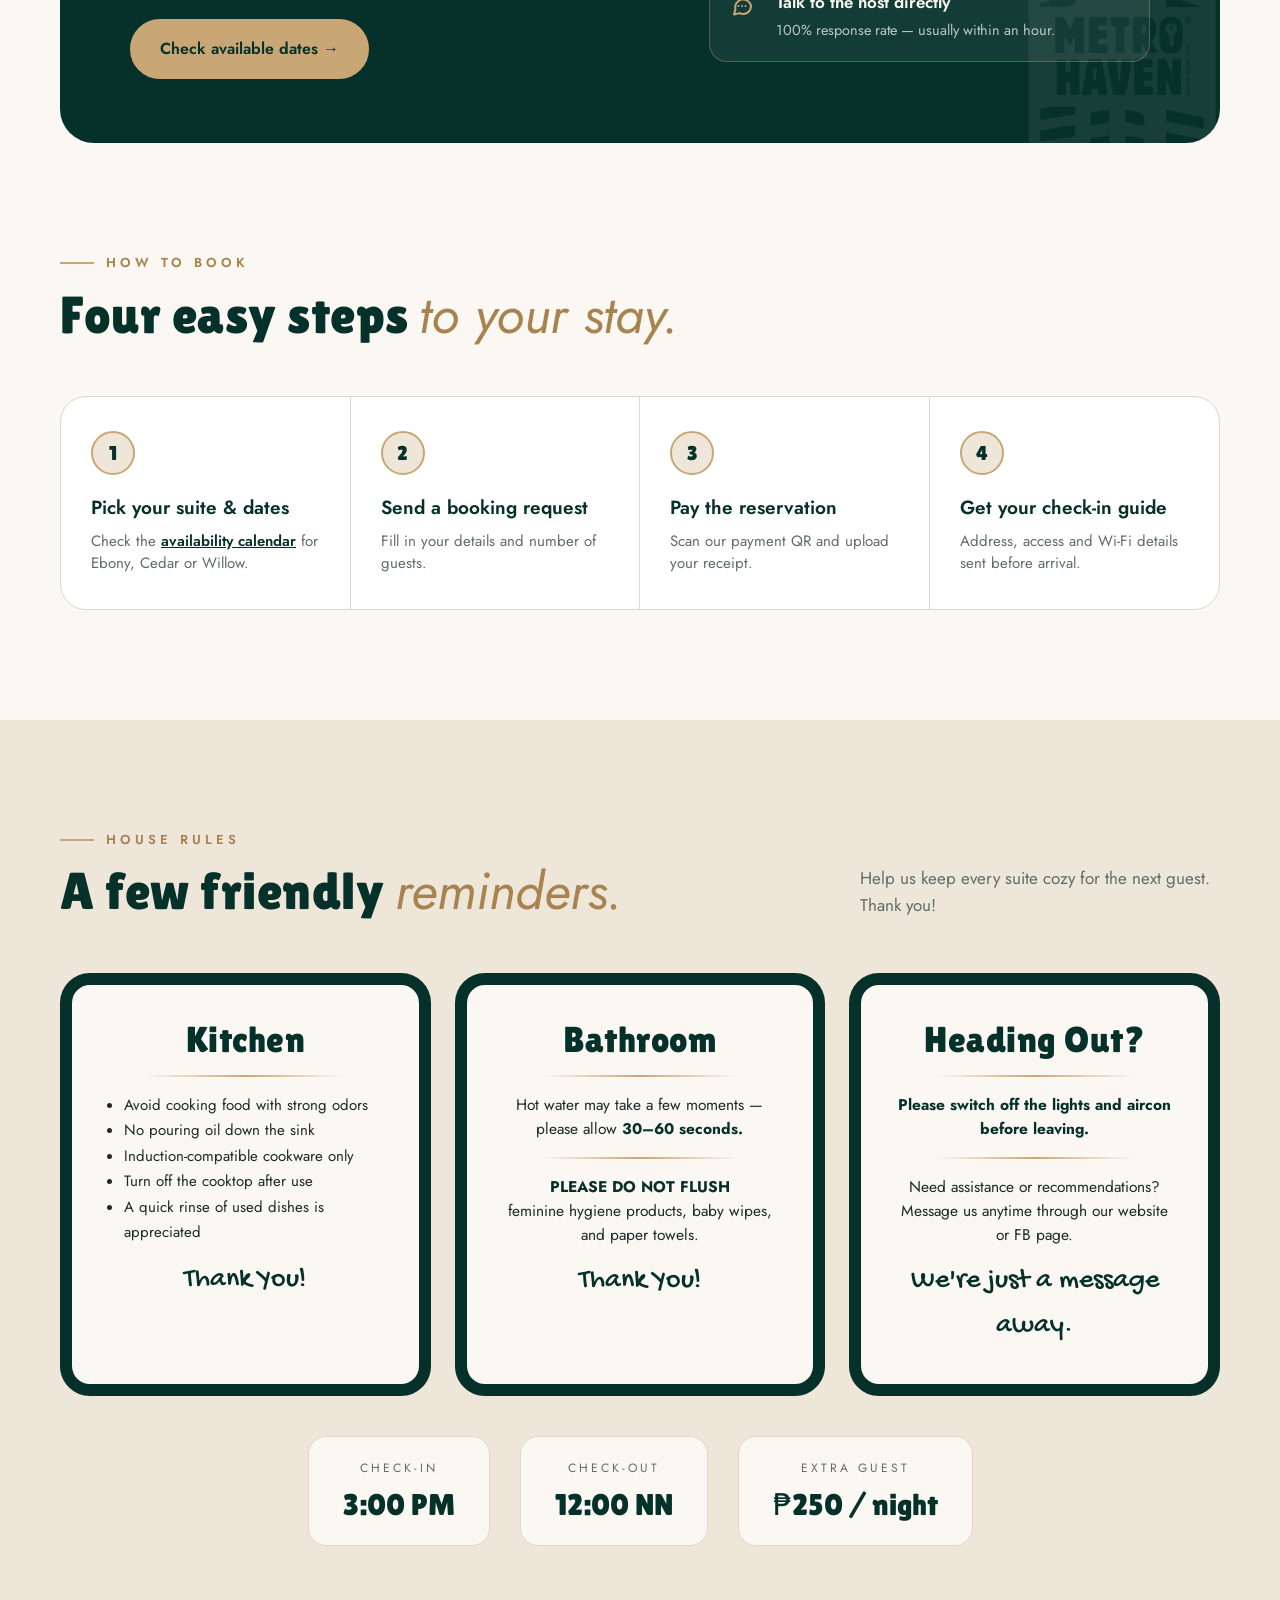
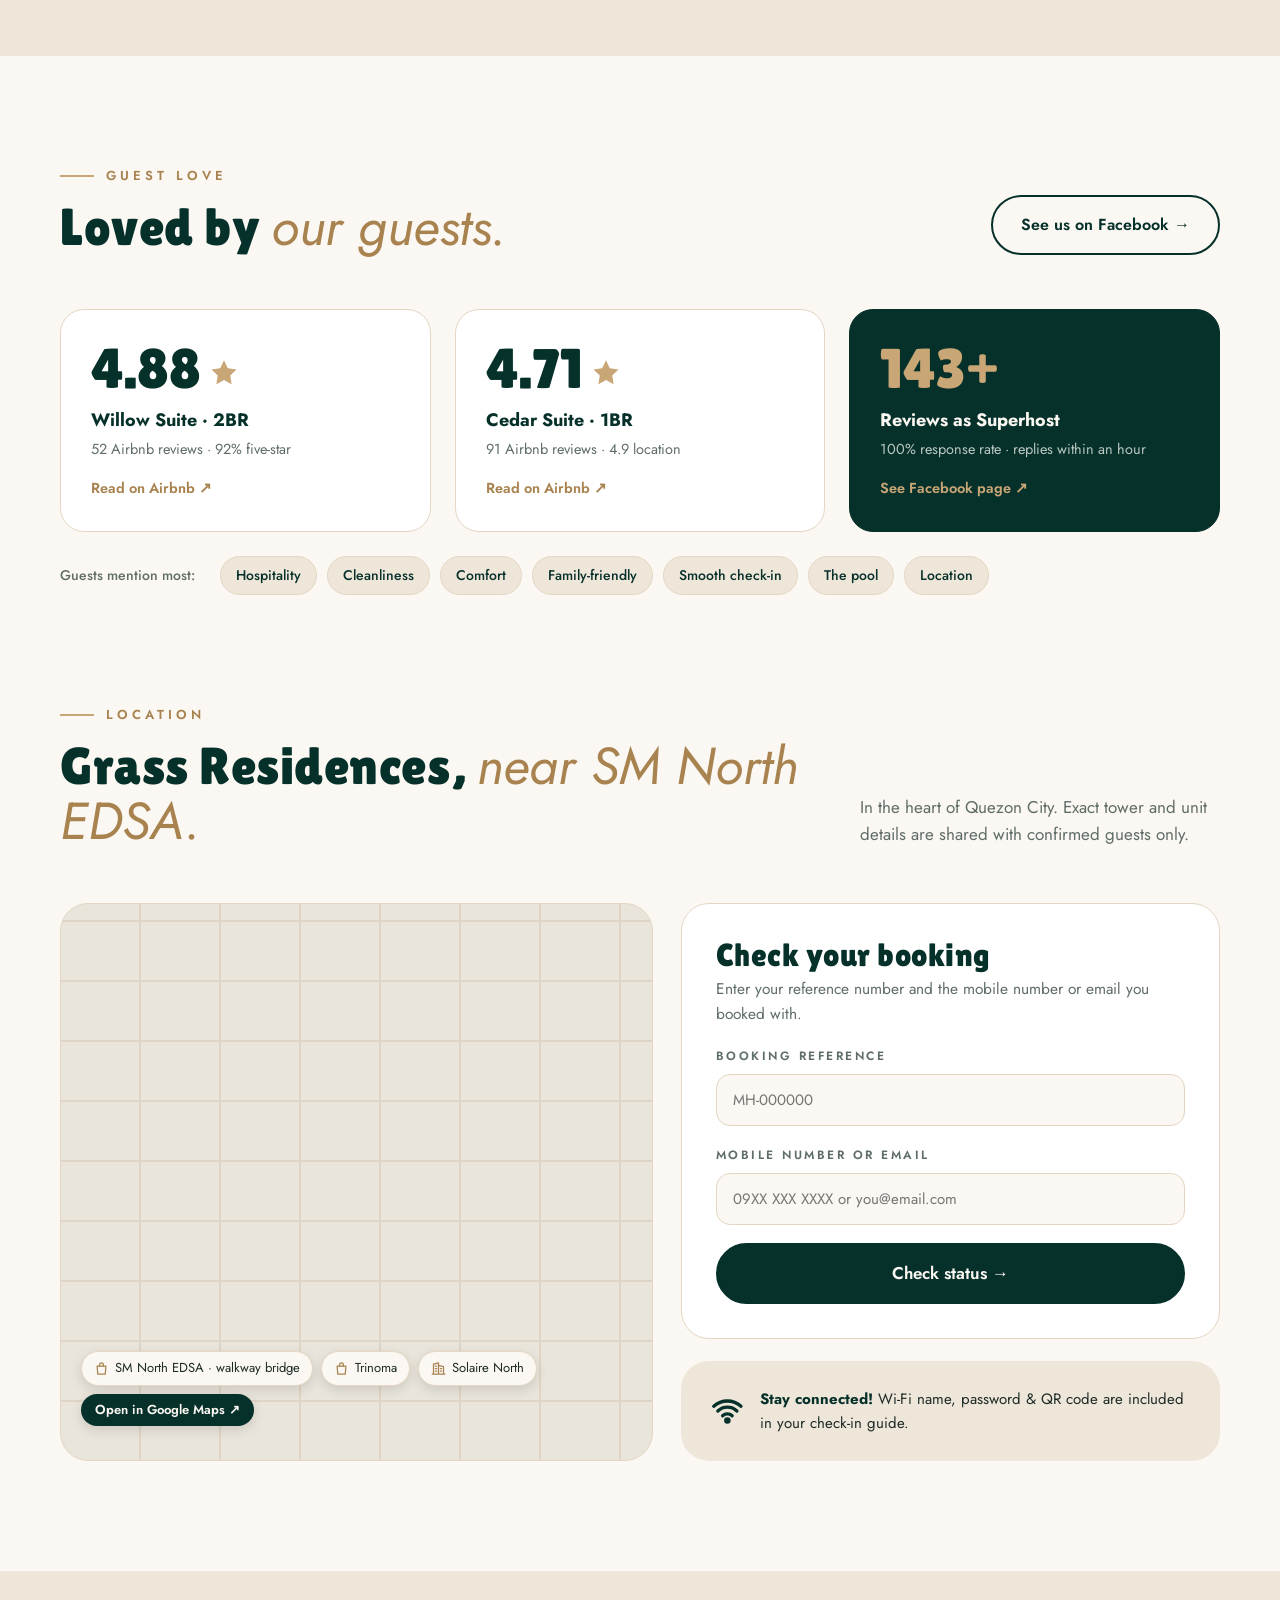
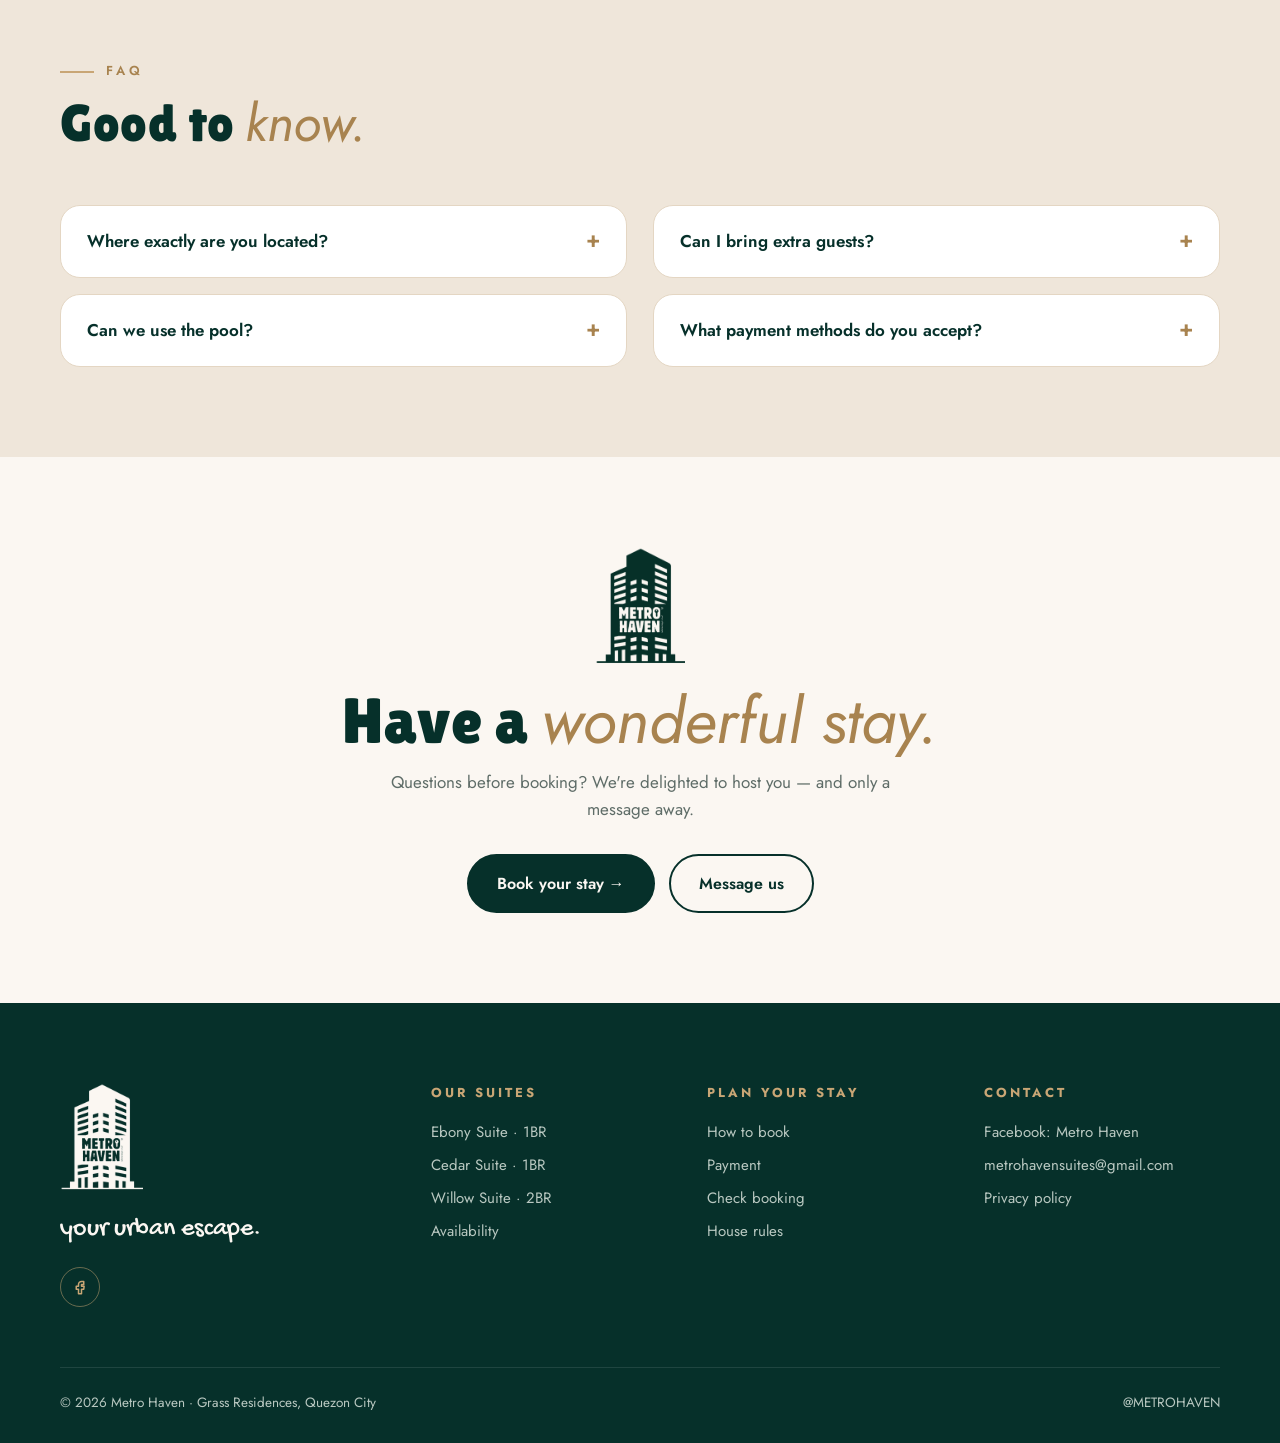
==== commit 4b887116: "SEO, clean URLs, link fixes, privacy page" ====
--- a/index.html
+++ b/index.html
@@ -7,8 +7,8 @@
 <link rel="icon" type="image/png" sizes="48x48" href="img/favicon-48.png">
 <link rel="apple-touch-icon" href="img/apple-touch-icon.png">
 <meta name="theme-color" content="#06302a">
-<title>Metro Haven — Your Urban Escape</title>
-<meta name="description" content="Metro Haven: modern 1BR & 2BR suites at Grass Residences, Quezon City — walkway bridge to SM North EDSA. Book direct and skip platform fees.">
+<title>Metro Haven | Staycation Suites near SM North EDSA, Quezon City</title>
+<meta name="description" content="Book direct: 1BR & 2BR staycation suites at Grass Residences, Quezon City, with a walkway to SM North EDSA. Pool, Wi-Fi & full kitchen. From ₱1,999/night.">
 <link href="https://fonts.googleapis.com/css2?family=Lilita+One&family=Jost:ital,wght@0,300;0,400;0,500;0,600;0,700;1,400&family=Gochi+Hand&display=swap" rel="stylesheet">
 <style>
 :root{
@@ -286,6 +286,20 @@
 .next{display:flex;justify-content:space-between;gap:12px;flex-wrap:wrap}
 .suite .photos{cursor:pointer}
 </style>
+<link rel="canonical" href="https://metrohavensuites.site/">
+<meta property="og:type" content="website">
+<meta property="og:site_name" content="Metro Haven Suites">
+<meta property="og:title" content="Metro Haven | Staycation Suites near SM North EDSA, Quezon City">
+<meta property="og:description" content="Book direct: 1BR & 2BR staycation suites at Grass Residences, Quezon City, with a walkway to SM North EDSA. Pool, Wi-Fi & full kitchen. From ₱1,999/night.">
+<meta property="og:url" content="https://metrohavensuites.site/">
+<meta property="og:image" content="https://metrohavensuites.site/img/og-image.jpg">
+<meta property="og:image:width" content="1200">
+<meta property="og:image:height" content="630">
+<meta property="og:locale" content="en_PH">
+<meta name="twitter:card" content="summary_large_image">
+<script type="application/ld+json">{"@context": "https://schema.org", "@type": "LodgingBusiness", "@id": "https://metrohavensuites.site/#lodging", "name": "Metro Haven Suites", "alternateName": "Metro Haven", "url": "https://metrohavensuites.site/", "logo": "https://metrohavensuites.site/img/icon-512.png", "image": ["https://metrohavensuites.site/img/og-image.jpg"], "description": "Book-direct 1BR and 2BR staycation suites at The Grass Residences, Quezon City, with a walkway bridge to SM North EDSA.", "address": {"@type": "PostalAddress", "streetAddress": "The Grass Residences", "addressLocality": "Quezon City", "addressRegion": "Metro Manila", "addressCountry": "PH"}, "hasMap": "https://www.google.com/maps/search/?api=1&query=The+Grass+Residences+Quezon+City", "email": "metrohavensuites@gmail.com", "checkinTime": "15:00", "checkoutTime": "12:00", "priceRange": "₱1,999–₱4,599 per night", "currenciesAccepted": "PHP", "paymentAccepted": "GCash, bank transfer", "amenityFeature": [{"@type": "LocationFeatureSpecification", "name": "Swimming pool", "value": true}, {"@type": "LocationFeatureSpecification", "name": "Wi-Fi", "value": true}, {"@type": "LocationFeatureSpecification", "name": "Full kitchen", "value": true}, {"@type": "LocationFeatureSpecification", "name": "Air-conditioning", "value": true}, {"@type": "LocationFeatureSpecification", "name": "Smart TV", "value": true}, {"@type": "LocationFeatureSpecification", "name": "24/7 lobby security", "value": true}], "sameAs": ["https://www.facebook.com/profile.php?id=61566400330651", "https://www.airbnb.com/rooms/1250604774381847146", "https://www.airbnb.com/rooms/1344877140733324297"]}</script>
+<script type="application/ld+json">{"@context": "https://schema.org", "@type": "WebSite", "name": "Metro Haven Suites", "url": "https://metrohavensuites.site/"}</script>
+<script>(function(){var p=location.pathname,n=p.replace(/\/index\.html$/,"/").replace(/\.html$/,"");if(n!==p)history.replaceState(null,"",n+location.search+location.hash)})();</script>
 </head>
 <body>
 <svg width="0" height="0" style="position:absolute" aria-hidden="true">
@@ -308,16 +322,16 @@
 
 <nav>
   <div class="wrap">
-    <a class="brand" href="#"><img src="img/logo_dark.png" alt=""><span>METRO HAVEN<small>your urban escape.</small></span></a>
+    <a class="brand" href="/"><img src="img/logo_dark.png" alt="Metro Haven logo"><span>METRO HAVEN<small>your urban escape.</small></span></a>
     <ul>
-      <li><a href="#suites">Our Suites</a></li>
-      <li><a href="#amenities">Amenities</a></li>
-      <li><a href="#book">How to Book</a></li>
-      <li><a href="#rules">House Rules</a></li>
-      <li><a href="#reviews">Reviews</a></li>
-      <li><a href="#location">Location</a></li>
+      <li><a href="/#suites">Our Suites</a></li>
+      <li><a href="/#amenities">Amenities</a></li>
+      <li><a href="/#book">How to Book</a></li>
+      <li><a href="/#rules">House Rules</a></li>
+      <li><a href="/#reviews">Reviews</a></li>
+      <li><a href="/#location">Location</a></li>
     </ul>
-    <a class="btn btn-dark" href="calendar.html">Check dates →</a>
+    <a class="btn btn-dark" href="/calendar">Check dates →</a>
     <button class="menu-btn" aria-label="Menu" onclick="document.querySelector('nav ul').classList.toggle('open')"><svg width="28" height="28" viewBox="0 0 24 24" fill="none" stroke="#06302a" stroke-width="2.2" stroke-linecap="round"><path d="M4 7h16M4 12h16M4 17h16"/></svg></button>
   </div>
 </nav>
@@ -327,7 +341,7 @@
   <img class="ghost-tower" src="img/logo_dark.png" alt="">
   <div class="wrap">
     <div>
-      <div class="eyebrow">Welcome to Metro Haven</div>
+      <div class="eyebrow">Staycation suites in Quezon City</div>
       <h1>Your cozy escape, <em>right in the city.</em></h1>
       <p class="lead">Three unique spaces, three different vibes — one place to call your home away from home at The Grass Residences, Quezon City, with a walkway bridge to SM North EDSA.</p>
       <div class="meta">
@@ -336,14 +350,14 @@
         <span class="chip"><svg class="i" aria-hidden="true"><use href="#i-users"/></svg>Up to 8 guests</span>
       </div>
       <div class="ctas">
-        <a class="btn btn-dark" href="calendar.html">Check available dates →</a>
-        <a class="btn btn-ghost" href="#suites">View our suites</a>
+        <a class="btn btn-dark" href="/calendar">Check available dates →</a>
+        <a class="btn btn-ghost" href="/#suites">View our suites</a>
       </div>
     </div>
     <div class="mosaic">
-      <img class="tall" src="img/willow_01.jpg" alt="">
-      <img src="img/ebony_02.jpg" alt="">
-      <img src="img/ebony_01.jpg" alt="">
+      <img class="tall" src="img/willow_01.jpg" alt="Willow Suite dining table under rattan pendant lights">
+      <img src="img/ebony_02.jpg" alt="Ebony Suite bed and sofa in the open-concept layout">
+      <img src="img/ebony_01.jpg" alt="Ebony Suite dining nook with wood-slat wall and pendant lights">
       <div class="badge"><div class="big">3</div><small><b>Unique suites</b><br>Ebony · Cedar · Willow</small></div>
     </div>
   </div>
@@ -366,33 +380,33 @@
     </div>
     <div class="suite-grid">
       <article class="suite">
-        <div class="photos"><img class="main" src="img/ebony_11.jpg" alt=""><img src="img/ebony_00.jpg" alt=""><img src="img/ebony_12.jpg" alt=""></div>
+        <div class="photos"><img class="main" src="img/ebony_11.jpg" alt="Ebony Suite open-concept living and sleeping area"><img loading="lazy" decoding="async" src="img/ebony_00.jpg" alt="Ebony Suite kitchen with wood cabinets, sink and kettle"><img loading="lazy" decoding="async" src="img/ebony_12.jpg" alt="Ebony Suite decor shelf with books and plants"></div>
         <div class="body">
           <span class="tag"><i class="dot"></i>Book direct</span>
-          <h3><a href="ebony-suite.html">Ebony Suite</a></h3><div class="type">OPEN-CONCEPT · TOWER 3, 19TH FLR</div>
+          <h3><a href="/ebony-suite">Ebony Suite</a></h3><div class="type">OPEN-CONCEPT · TOWER 3, 19TH FLR</div>
           <ul><li>19th-floor city view</li><li>Hotel-inspired</li><li>Open-concept layout</li><li>Comfy sofa bed</li><li>Smart TV & karaoke</li><li>Rate for 2 · max 4</li></ul>
-          <div class="price"><div><small>Starts at / night</small><b>₱1,999</b></div><a class="btn btn-dark" href="calendar.html?suite=ebony">Book →</a></div>
-          <div class="next"><a href="ebony-suite.html" style="color:var(--green);font-weight:600">View suite details →</a><a href="calendar.html?suite=ebony" style="color:var(--gold-dk);font-weight:600">See dates</a></div>
+          <div class="price"><div><small>Starts at / night</small><b>₱1,999</b></div><a class="btn btn-dark" href="/calendar?suite=ebony">Book →</a></div>
+          <div class="next"><a href="/ebony-suite" style="color:var(--green);font-weight:600">View suite details →</a><a href="/calendar?suite=ebony" style="color:var(--gold-dk);font-weight:600">See dates</a></div>
         </div>
       </article>
       <article class="suite">
-        <div class="photos"><img class="main" src="img/cedar_02.jpg" alt=""><img src="img/cedar_10.jpg" alt=""><img src="img/cedar_11.jpg" alt=""></div>
+        <div class="photos"><img loading="lazy" decoding="async" class="main" src="img/cedar_02.jpg" alt="Cedar Suite bedroom with wooden bunk bed and pull-out bed"><img loading="lazy" decoding="async" src="img/cedar_10.jpg" alt="Cedar Suite balcony with side table overlooking the pool area"><img loading="lazy" decoding="async" src="img/cedar_11.jpg" alt="Cedar Suite tufted sofa bed with mirrored wall"></div>
         <div class="body">
           <span class="tag"><i class="dot"></i>Book direct</span>
-          <h3><a href="cedar-suite.html">Cedar Suite</a></h3><div class="type">1BR · RUSTIC INDUSTRIAL · <svg class="i fill" aria-hidden="true"><use href="#i-star"/></svg> 4.71</div>
+          <h3><a href="/cedar-suite">Cedar Suite</a></h3><div class="type">1BR · RUSTIC INDUSTRIAL · <svg class="i fill" aria-hidden="true"><use href="#i-star"/></svg> 4.71</div>
           <ul><li>Bunk + pull-out bed</li><li>Sofa pull-out bed</li><li>Balcony</li><li>Smart TV & karaoke</li><li>Board games</li><li>Rate for 3 · max 6</li></ul>
-          <div class="price"><div><small>Starts at / night</small><b>₱2,199</b></div><a class="btn btn-dark" href="calendar.html?suite=cedar">Book →</a></div>
-          <div class="next"><a href="cedar-suite.html" style="color:var(--green);font-weight:600">View suite details →</a><a href="calendar.html?suite=cedar" style="color:var(--gold-dk);font-weight:600">See dates</a></div>
+          <div class="price"><div><small>Starts at / night</small><b>₱2,199</b></div><a class="btn btn-dark" href="/calendar?suite=cedar">Book →</a></div>
+          <div class="next"><a href="/cedar-suite" style="color:var(--green);font-weight:600">View suite details →</a><a href="/calendar?suite=cedar" style="color:var(--gold-dk);font-weight:600">See dates</a></div>
         </div>
       </article>
       <article class="suite">
-        <div class="photos"><img class="main" src="img/willow_02.jpg" alt=""><img src="img/willow_11.jpg" alt=""><img src="img/willow_10.jpg" alt=""></div>
+        <div class="photos"><img loading="lazy" decoding="async" class="main" src="img/willow_02.jpg" alt="Willow Suite bedroom with double bed and gray pillows"><img loading="lazy" decoding="async" src="img/willow_11.jpg" alt="Willow Suite living room with sofa bed and air-conditioning"><img loading="lazy" decoding="async" src="img/willow_10.jpg" alt="Willow Suite balcony with chair and side table"></div>
         <div class="body">
           <span class="tag"><i class="dot"></i>Book direct</span>
-          <h3><a href="willow-suite.html">Willow Suite</a></h3><div class="type">2BR · SPACIOUS & COLORFUL · <svg class="i fill" aria-hidden="true"><use href="#i-star"/></svg> 4.88</div>
+          <h3><a href="/willow-suite">Willow Suite</a></h3><div class="type">2BR · SPACIOUS & COLORFUL · <svg class="i fill" aria-hidden="true"><use href="#i-star"/></svg> 4.88</div>
           <ul><li>2 bedrooms</li><li>Own bathroom each</li><li>Sofa pull-out bed</li><li>Big kitchen</li><li>Large dining table</li><li>Rate for 5 · max 8</li></ul>
-          <div class="price"><div><small>Starts at / night</small><b>₱4,599</b></div><a class="btn btn-dark" href="calendar.html?suite=willow">Book →</a></div>
-          <div class="next"><a href="willow-suite.html" style="color:var(--green);font-weight:600">View suite details →</a><a href="calendar.html?suite=willow" style="color:var(--gold-dk);font-weight:600">See dates</a></div>
+          <div class="price"><div><small>Starts at / night</small><b>₱4,599</b></div><a class="btn btn-dark" href="/calendar?suite=willow">Book →</a></div>
+          <div class="next"><a href="/willow-suite" style="color:var(--green);font-weight:600">View suite details →</a><a href="/calendar?suite=willow" style="color:var(--gold-dk);font-weight:600">See dates</a></div>
         </div>
       </article>
     </div>
@@ -410,7 +424,7 @@
       <div class="amen"><div class="ic"><svg width="28" height="28" viewBox="0 0 24 24" fill="none" stroke="#fbf7f2" stroke-width="2"><path d="M3 18v-6a3 3 0 0 1 3-3h12a3 3 0 0 1 3 3v6M3 14h18M5 9V6h14v3"/></svg></div><h4>Sleeping & Living</h4><ul><li>Fresh linens & towels</li><li>Air-conditioning</li><li>Smart TV & Wi-Fi</li><li>Karaoke</li><li>Board & card games</li></ul></div>
       <div class="amen"><div class="ic"><svg width="28" height="28" viewBox="0 0 24 24" fill="none" stroke="#fbf7f2" stroke-width="2"><rect x="3" y="10" width="18" height="11" rx="1"/><path d="M3 15h18M12 10v11M7 3v4M10 3v4M13 3v4M16 3v4"/></svg></div><h4>Kitchen & Dining</h4><ul><li>Complete kitchen essentials</li><li>Cooktop & rice cooker</li><li>Cookware & utensils</li><li>Plates, bowls & glasses</li><li>Dining area</li></ul></div>
       <div class="amen"><div class="ic"><svg width="28" height="28" viewBox="0 0 24 24" fill="none" stroke="#fbf7f2" stroke-width="2"><path d="M12 3v3M6 9a6 6 0 0 1 12 0H6zM8 13v.01M12 13v.01M16 13v.01M10 16v.01M14 16v.01M12 19v.01"/></svg></div><h4>Bathroom</h4><ul><li>Shower heater</li><li>Bidet</li><li>Fresh towels</li><li>Shampoo & body wash</li><li>Modern fixtures</li></ul></div>
-      <div class="amen"><div class="ic"><svg width="28" height="28" viewBox="0 0 24 24" fill="none" stroke="#fbf7f2" stroke-width="2"><path d="M4 21V8l8-5 8 5v13M9 21v-6h6v6M8 10h.01M16 10h.01"/></svg></div><h4>Building</h4><ul><li>Shared swimming pool</li><li>Walkway bridge to SM North</li><li>24/7 lobby security</li><li>[Parking — on request]</li><li>Near Trinoma & Solaire North</li></ul></div>
+      <div class="amen"><div class="ic"><svg width="28" height="28" viewBox="0 0 24 24" fill="none" stroke="#fbf7f2" stroke-width="2"><path d="M4 21V8l8-5 8 5v13M9 21v-6h6v6M8 10h.01M16 10h.01"/></svg></div><h4>Building</h4><ul><li>Shared swimming pool</li><li>Walkway bridge to SM North</li><li>24/7 lobby security</li><li>Near Trinoma & Solaire North</li></ul></div>
     </div>
   </div>
 </section>
@@ -418,12 +432,12 @@
 <!-- BOOK DIRECT -->
 <div class="wrap">
   <div class="direct">
-    <img class="tw" src="img/logo_light.png" alt="">
+    <img loading="lazy" class="tw" src="img/logo_light.png" alt="">
     <div>
       <div class="eyebrow" style="color:var(--gold)">Why book direct</div>
       <h2>Same suites. <em>Better rate.</em></h2>
       <p>Booking straight with us skips third-party platform fees — the savings go back to you, and you talk directly to the hosts who know every suite.</p>
-      <a class="btn btn-gold" style="margin-top:28px" href="calendar.html">Check available dates →</a>
+      <a class="btn btn-gold" style="margin-top:28px" href="/calendar">Check available dates →</a>
     </div>
     <div class="perks">
       <div class="perk"><div class="k"><svg class="i" aria-hidden="true"><use href="#i-tag"/></svg></div><div><b>No platform service fees</b><span>Pay the suite rate — nothing added on top.</span></div></div>
@@ -438,7 +452,7 @@
   <div class="wrap">
     <div class="sec-head"><div><div class="eyebrow">How to book</div><h2>Four easy steps <em>to your stay.</em></h2></div></div>
     <div class="steps">
-      <div class="step"><div class="num">1</div><h4>Pick your suite & dates</h4><p>Check the <a href="calendar.html" style="color:var(--green);font-weight:600">availability calendar</a> for Ebony, Cedar or Willow.</p></div>
+      <div class="step"><div class="num">1</div><h4>Pick your suite & dates</h4><p>Check the <a href="/calendar" style="color:var(--green);font-weight:600">availability calendar</a> for Ebony, Cedar or Willow.</p></div>
       <div class="step"><div class="num">2</div><h4>Send a booking request</h4><p>Fill in your details and number of guests.</p></div>
       <div class="step"><div class="num">3</div><h4>Pay the reservation</h4><p>Scan our payment QR and upload your receipt.</p></div>
       <div class="step"><div class="num">4</div><h4>Get your check-in guide</h4><p>Address, access and Wi-Fi details sent before arrival.</p></div>
@@ -466,18 +480,13 @@
 <!-- REVIEWS -->
 <section id="reviews">
   <div class="wrap">
-    <div class="sec-head"><div><div class="eyebrow">Guest love</div><h2>Kind words from <em>recent guests.</em></h2></div><a class="btn btn-ghost" href="https://www.facebook.com/profile.php?id=61566400330651" target="_blank" rel="noopener">See us on Facebook →</a></div>
+    <div class="sec-head"><div><div class="eyebrow">Guest love</div><h2>Loved by <em>our guests.</em></h2></div><a class="btn btn-ghost" href="https://www.facebook.com/profile.php?id=61566400330651" target="_blank" rel="noopener">See us on Facebook →</a></div>
     <div class="score-row">
       <div class="score"><div class="big">4.88<span><svg class="i fill" aria-hidden="true"><use href="#i-star"/></svg></span></div><b>Willow Suite · 2BR</b><small>52 Airbnb reviews · 92% five-star</small><a href="https://www.airbnb.com/rooms/1344877140733324297" target="_blank" rel="noopener">Read on Airbnb ↗</a></div>
       <div class="score"><div class="big">4.71<span><svg class="i fill" aria-hidden="true"><use href="#i-star"/></svg></span></div><b>Cedar Suite · 1BR</b><small>91 Airbnb reviews · 4.9 location</small><a href="https://www.airbnb.com/rooms/1250604774381847146" target="_blank" rel="noopener">Read on Airbnb ↗</a></div>
       <div class="score dark"><div class="big">143+</div><b>Reviews as Superhost</b><small>100% response rate · replies within an hour</small><a href="https://www.facebook.com/profile.php?id=61566400330651" target="_blank" rel="noopener">See Facebook page ↗</a></div>
     </div>
     <div class="themes"><span class="lbl">Guests mention most:</span><span>Hospitality</span><span>Cleanliness</span><span>Comfort</span><span>Family-friendly</span><span>Smooth check-in</span><span>The pool</span><span>Location</span></div>
-    <div class="rev-grid" style="margin-top:28px">
-      <div class="rev"><div class="stars"><svg class="i fill" aria-hidden="true"><use href="#i-star"/></svg><svg class="i fill" aria-hidden="true"><use href="#i-star"/></svg><svg class="i fill" aria-hidden="true"><use href="#i-star"/></svg><svg class="i fill" aria-hidden="true"><use href="#i-star"/></svg><svg class="i fill" aria-hidden="true"><use href="#i-star"/></svg></div><p class="q">"[Paste a real guest review from Airbnb here.]"</p><div class="who"><div class="av"></div><div><b>[Guest name]</b><span>Cedar Suite · via Airbnb</span></div></div></div>
-      <div class="rev"><div class="stars"><svg class="i fill" aria-hidden="true"><use href="#i-star"/></svg><svg class="i fill" aria-hidden="true"><use href="#i-star"/></svg><svg class="i fill" aria-hidden="true"><use href="#i-star"/></svg><svg class="i fill" aria-hidden="true"><use href="#i-star"/></svg><svg class="i fill" aria-hidden="true"><use href="#i-star"/></svg></div><p class="q">"[Paste a real guest review from Airbnb here.]"</p><div class="who"><div class="av"></div><div><b>[Guest name]</b><span>Cedar Suite · via Airbnb</span></div></div></div>
-      <div class="rev"><div class="stars"><svg class="i fill" aria-hidden="true"><use href="#i-star"/></svg><svg class="i fill" aria-hidden="true"><use href="#i-star"/></svg><svg class="i fill" aria-hidden="true"><use href="#i-star"/></svg><svg class="i fill" aria-hidden="true"><use href="#i-star"/></svg><svg class="i fill" aria-hidden="true"><use href="#i-star"/></svg></div><p class="q">"[Paste a real guest review from Airbnb here.]"</p><div class="who"><div class="av"></div><div><b>[Guest name]</b><span>Willow Suite · via Airbnb</span></div></div></div>
-    </div>
   </div>
 </section>
 
@@ -491,7 +500,7 @@
         <div class="near"><span><svg class="i" aria-hidden="true"><use href="#i-bag"/></svg>SM North EDSA · walkway bridge</span><span><svg class="i" aria-hidden="true"><use href="#i-bag"/></svg>Trinoma</span><span><svg class="i" aria-hidden="true"><use href="#i-building"/></svg>Solaire North</span><a class="mapbtn" href="https://www.google.com/maps/search/?api=1&query=The+Grass+Residences+Quezon+City" target="_blank" rel="noopener">Open in Google Maps ↗</a></div>
       </div>
       <div class="side">
-        <div class="box">
+        <div class="box" id="check">
           <h3>Check your booking</h3><p>Enter your reference number and the mobile number or email you booked with.</p>
           <form id="statusForm" novalidate><div class="field"><label for="sfId">Booking reference</label><input id="sfId" name="id" placeholder="MH-000000" required autocomplete="off"></div>
           <div class="field"><label for="sfContact">Mobile number or email</label><input id="sfContact" name="contact" placeholder="09XX XXX XXXX or you@email.com" required></div>
@@ -509,11 +518,9 @@
     <div class="sec-head"><div><div class="eyebrow">FAQ</div><h2>Good to <em>know.</em></h2></div></div>
     <div class="faq-grid">
       <details class="faq"><summary>Where exactly are you located?<span class="p">+</span></summary><p>Grass Residences in Quezon City, connected to SM North EDSA by a walkway bridge. Trinoma and Solaire North are close by. Your exact tower and unit are sent once your booking is confirmed.</p></details>
-      <details class="faq"><summary>Is there a security deposit?<span class="p">+</span></summary><p>[Your answer — e.g. ₱1,000 refundable security deposit, returned after check-out inspection.]</p></details>
-      <details class="faq"><summary>Do you have parking?<span class="p">+</span></summary><p>[Your answer — parking isn't included, but we can help you arrange a slot.]</p></details>
       <details class="faq"><summary>Can I bring extra guests?<span class="p">+</span></summary><p>Yes — each suite's rate covers a set number of guests, and extra guests are ₱250 per guest, per night. Ebony: rate for 2, maximum 4. Cedar: rate for 3, maximum 6. Willow: rate for 5, maximum 8. Infants under 2 stay free.</p></details>
-      <details class="faq"><summary>Can we use the pool?<span class="p">+</span></summary><p>Yes — Grass Residences has a shared pool. [Add pool fee, hours and closing day.]</p></details>
-      <details class="faq"><summary>What payment methods do you accept?<span class="p">+</span></summary><p>[Your answer — e.g. GCash or bank transfer. Payments are confirmed directly by the owner.]</p></details>
+      <details class="faq"><summary>Can we use the pool?<span class="p">+</span></summary><p>Yes — Grass Residences has a shared pool. Pool access is ₱150 per guest, per day, and you can add it when you pay for your booking.</p></details>
+      <details class="faq"><summary>What payment methods do you accept?<span class="p">+</span></summary><p>GCash, BPI or MariBank transfer. Once your request is approved, you get a payment link with our QR codes, and we confirm your payment ourselves.</p></details>
     </div>
   </div>
 </section>
@@ -523,16 +530,16 @@
   <img src="img/logo_dark.png" alt="" style="height:120px;margin:0 auto 20px">
   <h2>Have a <em>wonderful stay.</em></h2>
   <p>Questions before booking? We're delighted to host you — and only a message away.</p>
-  <div style="display:flex;gap:14px;justify-content:center"><a class="btn btn-dark" href="calendar.html">Book your stay →</a><a class="btn btn-ghost" href="https://www.facebook.com/profile.php?id=61566400330651" target="_blank" rel="noopener">Message us</a></div>
+  <div style="display:flex;gap:14px;justify-content:center"><a class="btn btn-dark" href="/calendar">Book your stay →</a><a class="btn btn-ghost" href="https://m.me/61566400330651" target="_blank" rel="noopener">Message us</a></div>
 </div>
 
 <footer>
   <div class="wrap">
     <div class="fgrid">
-      <div><img src="img/logo_light.png" alt=""><div class="tagline">your urban escape.</div><div class="social"><a href="https://www.facebook.com/profile.php?id=61566400330651" target="_blank" rel="noopener" aria-label="Facebook"><svg class="i" aria-hidden="true"><use href="#i-fb"/></svg></a><span aria-label="Instagram"><svg class="i" aria-hidden="true"><use href="#i-ig"/></svg></span><span aria-label="Viber"><svg class="i" aria-hidden="true"><use href="#i-phone"/></svg></span></div></div>
-      <div><h5>Our Suites</h5><ul><li><a href="ebony-suite.html">Ebony Suite · 1BR</a></li><li><a href="cedar-suite.html">Cedar Suite · 1BR</a></li><li><a href="willow-suite.html">Willow Suite · 2BR</a></li><li><a href="calendar.html">Availability</a></li></ul></div>
-      <div><h5>Plan your stay</h5><ul><li><a href="#book">How to book</a></li><li><a href="#book">Payment</a></li><li><a href="#location">Check booking</a></li><li><a href="#rules">House rules</a></li></ul></div>
-      <div><h5>Contact</h5><ul><li><a href="https://www.facebook.com/profile.php?id=61566400330651" target="_blank" rel="noopener">Facebook: Metro Haven</a></li><li>Viber: [0917 000 0000]</li><li><a href="mailto:metrohavensuites@gmail.com">metrohavensuites@gmail.com</a></li><li>Privacy policy</li></ul></div>
+      <div><img loading="lazy" src="img/logo_light.png" alt="Metro Haven logo"><div class="tagline">your urban escape.</div><div class="social"><a href="https://www.facebook.com/profile.php?id=61566400330651" target="_blank" rel="noopener" aria-label="Facebook"><svg class="i" aria-hidden="true"><use href="#i-fb"/></svg></a></div></div>
+      <div><h5>Our Suites</h5><ul><li><a href="/ebony-suite">Ebony Suite · 1BR</a></li><li><a href="/cedar-suite">Cedar Suite · 1BR</a></li><li><a href="/willow-suite">Willow Suite · 2BR</a></li><li><a href="/calendar">Availability</a></li></ul></div>
+      <div><h5>Plan your stay</h5><ul><li><a href="/#book">How to book</a></li><li><a href="/#book">Payment</a></li><li><a href="/#check">Check booking</a></li><li><a href="/#rules">House rules</a></li></ul></div>
+      <div><h5>Contact</h5><ul><li><a href="https://www.facebook.com/profile.php?id=61566400330651" target="_blank" rel="noopener">Facebook: Metro Haven</a></li><li><a href="mailto:metrohavensuites@gmail.com">metrohavensuites@gmail.com</a></li><li><a href="/privacy">Privacy policy</a></li></ul></div>
     </div>
     <div class="fbot"><span>© 2026 Metro Haven · Grass Residences, Quezon City</span><span>@METROHAVEN</span></div>
   </div>
